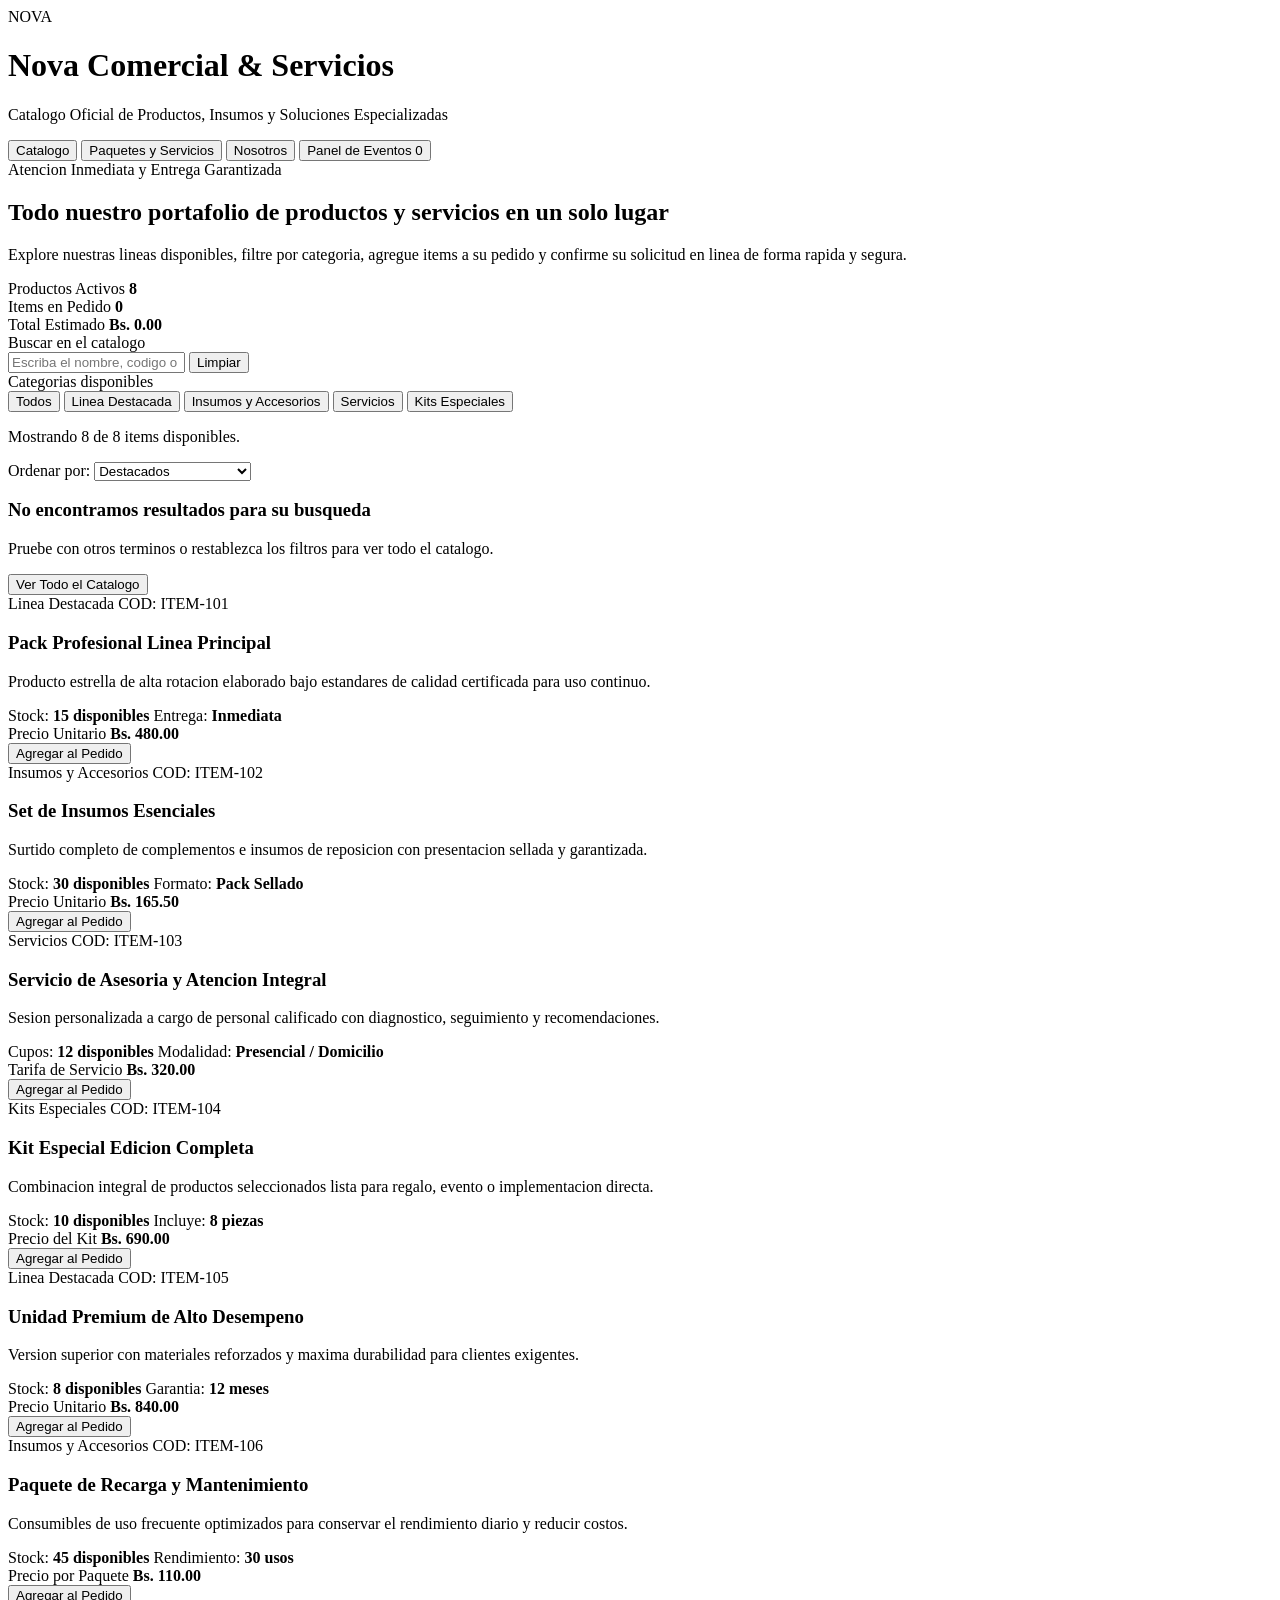
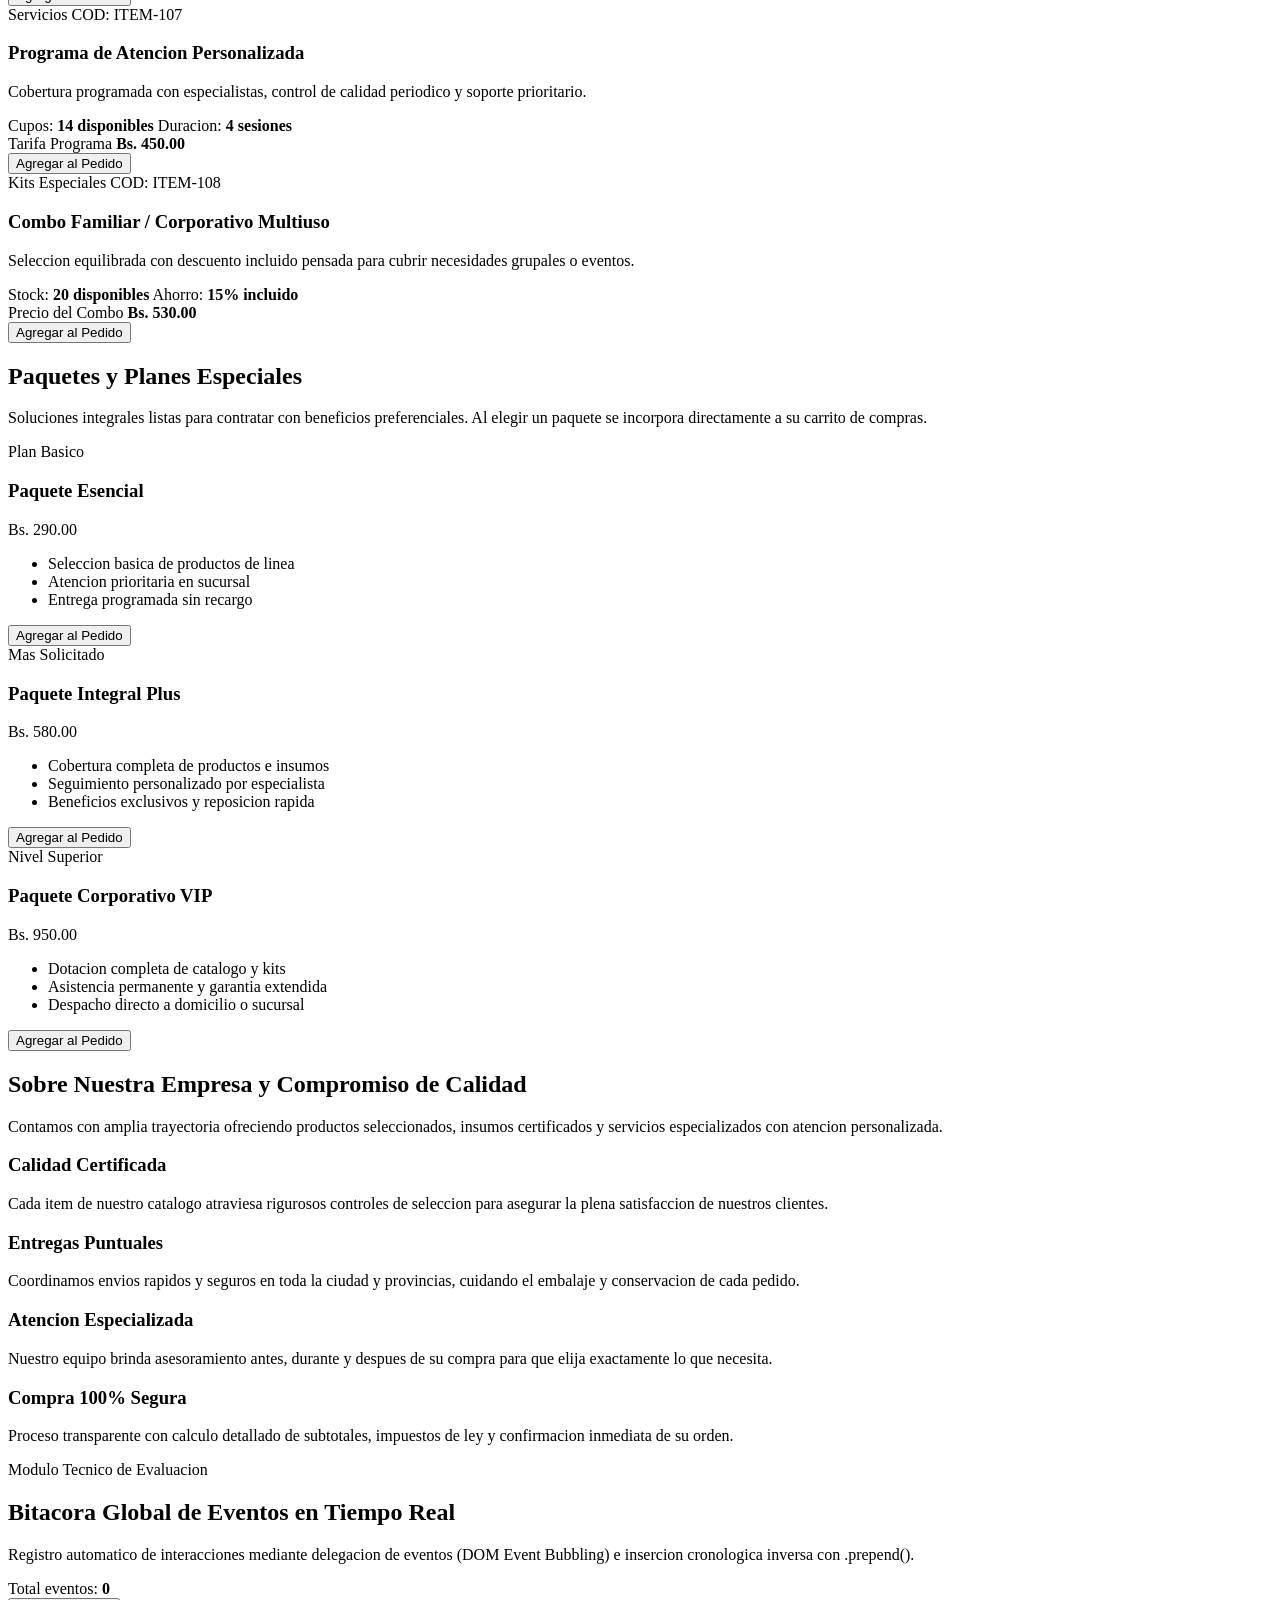
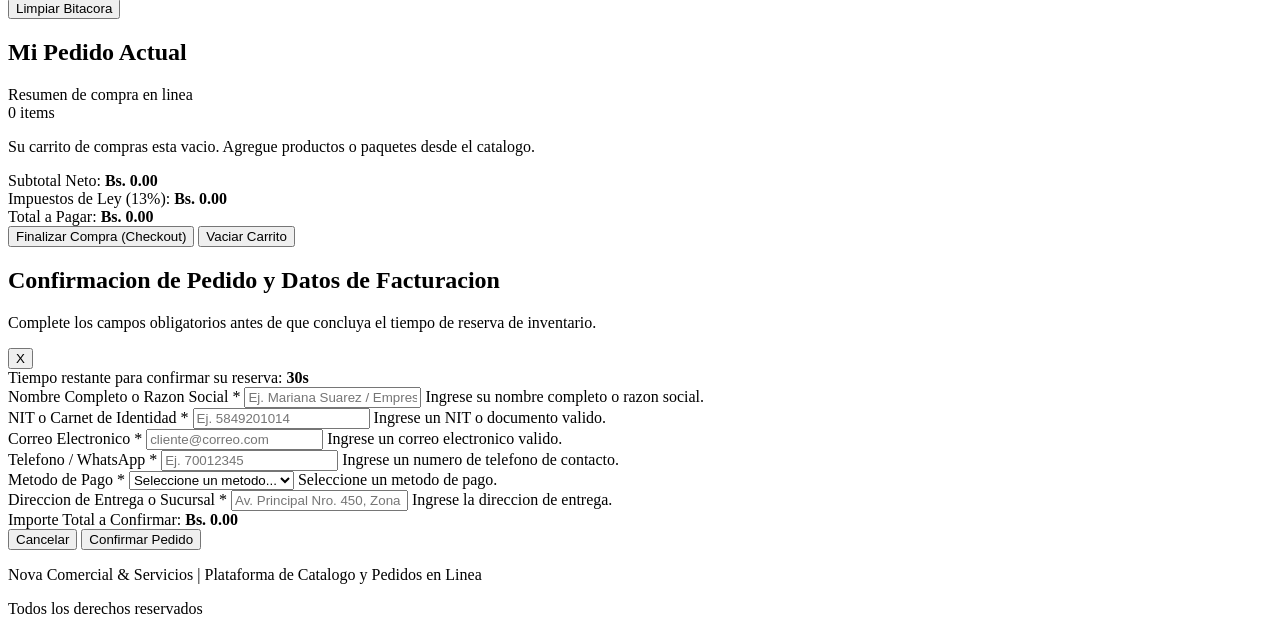
==== index.html @ 20920c66 "Add files via upload" ====
<!DOCTYPE html>
<html lang="es">
<head>
    <meta charset="UTF-8">
    <meta name="viewport" content="width=device-width, initial-scale=1.0">
    <title>Catalogo Comercial | Tienda y Servicios en Linea</title>
    <link rel="stylesheet" href="CSS/styles.css">
</head>
<body id="app-raiz">

    <div id="contenedor-toasts" class="contenedor-toasts" aria-live="polite"></div>

    <header class="encabezado-principal">
        <div class="contenedor-ancho barra-superior">
            <div class="marca-corporativa">
                <span class="marca-sigla" id="marca-sigla">NOVA</span>
                <div class="marca-textos">
                    <h1 class="marca-titulo" id="marca-titulo">Nova Comercial &amp; Servicios</h1>
                    <p class="marca-subtitulo" id="marca-subtitulo">Catalogo Oficial de Productos, Insumos y Soluciones Especializadas</p>
                </div>
            </div>

            <nav class="navegacion-principal" aria-label="Navegacion Principal">
                <button type="button" class="btn-menu-vista activo" data-vista="vista-catalogo" data-log="Navegacion: Catalogo Principal">Catalogo</button>
                <button type="button" class="btn-menu-vista" data-vista="vista-planes" data-log="Navegacion: Paquetes y Planes">Paquetes y Servicios</button>
                <button type="button" class="btn-menu-vista" data-vista="vista-nosotros" data-log="Navegacion: Informacion de la Empresa">Nosotros</button>
                <button type="button" class="btn-menu-vista btn-menu-auditoria" data-vista="vista-auditoria" data-log="Navegacion: Panel de Eventos">
                    Panel de Eventos
                    <span class="insignia-menu-log" id="contador-eventos-menu">0</span>
                </button>
            </nav>
        </div>
    </header>

    <section class="hero-comercial">
        <div class="contenedor-ancho hero-contenido">
            <div class="hero-textos">
                <span class="hero-etiqueta">Atencion Inmediata y Entrega Garantizada</span>
                <h2 class="hero-titulo">Todo nuestro portafolio de productos y servicios en un solo lugar</h2>
                <p class="hero-descripcion">Explore nuestras lineas disponibles, filtre por categoria, agregue items a su pedido y confirme su solicitud en linea de forma rapida y segura.</p>
            </div>
            <div class="hero-indicadores">
                <div class="indicador-item">
                    <span class="indicador-etiqueta">Productos Activos</span>
                    <strong class="indicador-valor" id="indicador-visibles-catalogo">8</strong>
                </div>
                <div class="indicador-item">
                    <span class="indicador-etiqueta">Items en Pedido</span>
                    <strong class="indicador-valor" id="indicador-unidades-carrito">0</strong>
                </div>
                <div class="indicador-item">
                    <span class="indicador-etiqueta">Total Estimado</span>
                    <strong class="indicador-valor" id="indicador-importe-carrito">Bs. 0.00</strong>
                </div>
            </div>
        </div>
    </section>

    <main class="contenedor-ancho layout-principal">
        <div class="columna-contenido">

            <section id="vista-catalogo" class="vista-seccion vista-activa">
                <div class="panel-controles-catalogo">
                    <div class="buscador-bloque">
                        <label for="buscador-productos" class="etiqueta-campo">Buscar en el catalogo</label>
                        <div class="buscador-input-grupo">
                            <input type="text" id="buscador-productos" class="control-input" placeholder="Escriba el nombre, codigo o caracteristica del producto..." autocomplete="off">
                            <button type="button" id="btn-limpiar-busqueda" class="btn-secundario btn-pequeno" data-log="Buscador: Limpiar Texto">Limpiar</button>
                        </div>
                    </div>

                    <div class="filtros-bloque">
                        <span class="etiqueta-campo">Categorias disponibles</span>
                        <div class="grupo-botones-filtro" id="grupo-filtros-categoria">
                            <button type="button" class="btn-filtro activo" data-categoria="todos" data-log="Filtro Categoria: Todos">Todos</button>
                            <button type="button" class="btn-filtro" data-categoria="linea-destacada" data-log="Filtro Categoria: Linea Destacada">Linea Destacada</button>
                            <button type="button" class="btn-filtro" data-categoria="insumos" data-log="Filtro Categoria: Insumos">Insumos y Accesorios</button>
                            <button type="button" class="btn-filtro" data-categoria="servicios" data-log="Filtro Categoria: Servicios">Servicios</button>
                            <button type="button" class="btn-filtro" data-categoria="kits" data-log="Filtro Categoria: Kits">Kits Especiales</button>
                        </div>
                    </div>
                </div>

                <div class="barra-estado-catalogo">
                    <p id="texto-estado-filtro">Mostrando 8 de 8 items disponibles.</p>
                    <div class="orden-bloque">
                        <label for="selector-orden" class="etiqueta-inline">Ordenar por:</label>
                        <select id="selector-orden" class="control-select control-select-pequeno" data-log="Ordenamiento de Catalogo">
                            <option value="predeterminado">Destacados</option>
                            <option value="precio-asc">Precio: menor a mayor</option>
                            <option value="precio-desc">Precio: mayor a menor</option>
                            <option value="nombre-asc">Nombre: A - Z</option>
                        </select>
                    </div>
                </div>

                <div id="mensaje-sin-resultados" class="alerta-vacia oculto">
                    <h3>No encontramos resultados para su busqueda</h3>
                    <p>Pruebe con otros terminos o restablezca los filtros para ver todo el catalogo.</p>
                    <button type="button" id="btn-restablecer-filtros" class="btn-primario" data-log="Catalogo: Restablecer Filtros">Ver Todo el Catalogo</button>
                </div>

                <div id="contenedor-tarjetas" class="grilla-catalogo">

                    <article class="tarjeta-producto" data-id="ITEM-101" data-nombre="Pack Profesional Linea Principal" data-categoria="linea-destacada" data-precio="480.00" data-stock="15" data-orden="1">
                        <div class="tarjeta-cabecera">
                            <span class="insignia-categoria">Linea Destacada</span>
                            <span class="codigo-sku">COD: ITEM-101</span>
                        </div>
                        <div class="tarjeta-cuerpo">
                            <h3 class="producto-titulo">Pack Profesional Linea Principal</h3>
                            <p class="producto-descripcion">Producto estrella de alta rotacion elaborado bajo estandares de calidad certificada para uso continuo.</p>
                            <div class="producto-meta">
                                <span>Stock: <strong>15 disponibles</strong></span>
                                <span>Entrega: <strong>Inmediata</strong></span>
                            </div>
                        </div>
                        <div class="tarjeta-pie">
                            <div class="precio-bloque">
                                <span class="precio-etiqueta">Precio Unitario</span>
                                <strong class="precio-valor">Bs. 480.00</strong>
                            </div>
                            <button type="button" class="btn-primario btn-agregar-carrito" data-id="ITEM-101" data-log="Carrito: Agregar ITEM-101">Agregar al Pedido</button>
                        </div>
                    </article>

                    <article class="tarjeta-producto" data-id="ITEM-102" data-nombre="Set de Insumos Esenciales" data-categoria="insumos" data-precio="165.50" data-stock="30" data-orden="2">
                        <div class="tarjeta-cabecera">
                            <span class="insignia-categoria">Insumos y Accesorios</span>
                            <span class="codigo-sku">COD: ITEM-102</span>
                        </div>
                        <div class="tarjeta-cuerpo">
                            <h3 class="producto-titulo">Set de Insumos Esenciales</h3>
                            <p class="producto-descripcion">Surtido completo de complementos e insumos de reposicion con presentacion sellada y garantizada.</p>
                            <div class="producto-meta">
                                <span>Stock: <strong>30 disponibles</strong></span>
                                <span>Formato: <strong>Pack Sellado</strong></span>
                            </div>
                        </div>
                        <div class="tarjeta-pie">
                            <div class="precio-bloque">
                                <span class="precio-etiqueta">Precio Unitario</span>
                                <strong class="precio-valor">Bs. 165.50</strong>
                            </div>
                            <button type="button" class="btn-primario btn-agregar-carrito" data-id="ITEM-102" data-log="Carrito: Agregar ITEM-102">Agregar al Pedido</button>
                        </div>
                    </article>

                    <article class="tarjeta-producto" data-id="ITEM-103" data-nombre="Servicio de Asesoria y Atencion Integral" data-categoria="servicios" data-precio="320.00" data-stock="12" data-orden="3">
                        <div class="tarjeta-cabecera">
                            <span class="insignia-categoria">Servicios</span>
                            <span class="codigo-sku">COD: ITEM-103</span>
                        </div>
                        <div class="tarjeta-cuerpo">
                            <h3 class="producto-titulo">Servicio de Asesoria y Atencion Integral</h3>
                            <p class="producto-descripcion">Sesion personalizada a cargo de personal calificado con diagnostico, seguimiento y recomendaciones.</p>
                            <div class="producto-meta">
                                <span>Cupos: <strong>12 disponibles</strong></span>
                                <span>Modalidad: <strong>Presencial / Domicilio</strong></span>
                            </div>
                        </div>
                        <div class="tarjeta-pie">
                            <div class="precio-bloque">
                                <span class="precio-etiqueta">Tarifa de Servicio</span>
                                <strong class="precio-valor">Bs. 320.00</strong>
                            </div>
                            <button type="button" class="btn-primario btn-agregar-carrito" data-id="ITEM-103" data-log="Carrito: Agregar ITEM-103">Agregar al Pedido</button>
                        </div>
                    </article>

                    <article class="tarjeta-producto" data-id="ITEM-104" data-nombre="Kit Especial Edicion Completa" data-categoria="kits" data-precio="690.00" data-stock="10" data-orden="4">
                        <div class="tarjeta-cabecera">
                            <span class="insignia-categoria">Kits Especiales</span>
                            <span class="codigo-sku">COD: ITEM-104</span>
                        </div>
                        <div class="tarjeta-cuerpo">
                            <h3 class="producto-titulo">Kit Especial Edicion Completa</h3>
                            <p class="producto-descripcion">Combinacion integral de productos seleccionados lista para regalo, evento o implementacion directa.</p>
                            <div class="producto-meta">
                                <span>Stock: <strong>10 disponibles</strong></span>
                                <span>Incluye: <strong>8 piezas</strong></span>
                            </div>
                        </div>
                        <div class="tarjeta-pie">
                            <div class="precio-bloque">
                                <span class="precio-etiqueta">Precio del Kit</span>
                                <strong class="precio-valor">Bs. 690.00</strong>
                            </div>
                            <button type="button" class="btn-primario btn-agregar-carrito" data-id="ITEM-104" data-log="Carrito: Agregar ITEM-104">Agregar al Pedido</button>
                        </div>
                    </article>

                    <article class="tarjeta-producto" data-id="ITEM-105" data-nombre="Unidad Premium de Alto Desempeno" data-categoria="linea-destacada" data-precio="840.00" data-stock="8" data-orden="5">
                        <div class="tarjeta-cabecera">
                            <span class="insignia-categoria">Linea Destacada</span>
                            <span class="codigo-sku">COD: ITEM-105</span>
                        </div>
                        <div class="tarjeta-cuerpo">
                            <h3 class="producto-titulo">Unidad Premium de Alto Desempeno</h3>
                            <p class="producto-descripcion">Version superior con materiales reforzados y maxima durabilidad para clientes exigentes.</p>
                            <div class="producto-meta">
                                <span>Stock: <strong>8 disponibles</strong></span>
                                <span>Garantia: <strong>12 meses</strong></span>
                            </div>
                        </div>
                        <div class="tarjeta-pie">
                            <div class="precio-bloque">
                                <span class="precio-etiqueta">Precio Unitario</span>
                                <strong class="precio-valor">Bs. 840.00</strong>
                            </div>
                            <button type="button" class="btn-primario btn-agregar-carrito" data-id="ITEM-105" data-log="Carrito: Agregar ITEM-105">Agregar al Pedido</button>
                        </div>
                    </article>

                    <article class="tarjeta-producto" data-id="ITEM-106" data-nombre="Paquete de Recarga y Mantenimiento" data-categoria="insumos" data-precio="110.00" data-stock="45" data-orden="6">
                        <div class="tarjeta-cabecera">
                            <span class="insignia-categoria">Insumos y Accesorios</span>
                            <span class="codigo-sku">COD: ITEM-106</span>
                        </div>
                        <div class="tarjeta-cuerpo">
                            <h3 class="producto-titulo">Paquete de Recarga y Mantenimiento</h3>
                            <p class="producto-descripcion">Consumibles de uso frecuente optimizados para conservar el rendimiento diario y reducir costos.</p>
                            <div class="producto-meta">
                                <span>Stock: <strong>45 disponibles</strong></span>
                                <span>Rendimiento: <strong>30 usos</strong></span>
                            </div>
                        </div>
                        <div class="tarjeta-pie">
                            <div class="precio-bloque">
                                <span class="precio-etiqueta">Precio por Paquete</span>
                                <strong class="precio-valor">Bs. 110.00</strong>
                            </div>
                            <button type="button" class="btn-primario btn-agregar-carrito" data-id="ITEM-106" data-log="Carrito: Agregar ITEM-106">Agregar al Pedido</button>
                        </div>
                    </article>

                    <article class="tarjeta-producto" data-id="ITEM-107" data-nombre="Programa de Atencion Personalizada" data-categoria="servicios" data-precio="450.00" data-stock="14" data-orden="7">
                        <div class="tarjeta-cabecera">
                            <span class="insignia-categoria">Servicios</span>
                            <span class="codigo-sku">COD: ITEM-107</span>
                        </div>
                        <div class="tarjeta-cuerpo">
                            <h3 class="producto-titulo">Programa de Atencion Personalizada</h3>
                            <p class="producto-descripcion">Cobertura programada con especialistas, control de calidad periodico y soporte prioritario.</p>
                            <div class="producto-meta">
                                <span>Cupos: <strong>14 disponibles</strong></span>
                                <span>Duracion: <strong>4 sesiones</strong></span>
                            </div>
                        </div>
                        <div class="tarjeta-pie">
                            <div class="precio-bloque">
                                <span class="precio-etiqueta">Tarifa Programa</span>
                                <strong class="precio-valor">Bs. 450.00</strong>
                            </div>
                            <button type="button" class="btn-primario btn-agregar-carrito" data-id="ITEM-107" data-log="Carrito: Agregar ITEM-107">Agregar al Pedido</button>
                        </div>
                    </article>

                    <article class="tarjeta-producto" data-id="ITEM-108" data-nombre="Combo Familiar / Corporativo Multiuso" data-categoria="kits" data-precio="530.00" data-stock="20" data-orden="8">
                        <div class="tarjeta-cabecera">
                            <span class="insignia-categoria">Kits Especiales</span>
                            <span class="codigo-sku">COD: ITEM-108</span>
                        </div>
                        <div class="tarjeta-cuerpo">
                            <h3 class="producto-titulo">Combo Familiar / Corporativo Multiuso</h3>
                            <p class="producto-descripcion">Seleccion equilibrada con descuento incluido pensada para cubrir necesidades grupales o eventos.</p>
                            <div class="producto-meta">
                                <span>Stock: <strong>20 disponibles</strong></span>
                                <span>Ahorro: <strong>15% incluido</strong></span>
                            </div>
                        </div>
                        <div class="tarjeta-pie">
                            <div class="precio-bloque">
                                <span class="precio-etiqueta">Precio del Combo</span>
                                <strong class="precio-valor">Bs. 530.00</strong>
                            </div>
                            <button type="button" class="btn-primario btn-agregar-carrito" data-id="ITEM-108" data-log="Carrito: Agregar ITEM-108">Agregar al Pedido</button>
                        </div>
                    </article>

                </div>
            </section>

            <section id="vista-planes" class="vista-seccion oculto">
                <div class="panel-bloque">
                    <h2 class="titulo-seccion">Paquetes y Planes Especiales</h2>
                    <p class="descripcion-seccion">Soluciones integrales listas para contratar con beneficios preferenciales. Al elegir un paquete se incorpora directamente a su carrito de compras.</p>

                    <div class="grilla-planes">
                        <div class="tarjeta-plan">
                            <span class="plan-etiqueta">Plan Basico</span>
                            <h3 class="plan-nombre">Paquete Esencial</h3>
                            <p class="plan-precio">Bs. 290.00</p>
                            <ul class="plan-lista">
                                <li>Seleccion basica de productos de linea</li>
                                <li>Atencion prioritaria en sucursal</li>
                                <li>Entrega programada sin recargo</li>
                            </ul>
                            <button type="button" class="btn-primario btn-agregar-plan" data-id="PLAN-201" data-nombre="Paquete Esencial" data-categoria="servicios" data-precio="290.00" data-log="Planes: Incorporar PLAN-201">Agregar al Pedido</button>
                        </div>

                        <div class="tarjeta-plan plan-destacado">
                            <span class="plan-etiqueta">Mas Solicitado</span>
                            <h3 class="plan-nombre">Paquete Integral Plus</h3>
                            <p class="plan-precio">Bs. 580.00</p>
                            <ul class="plan-lista">
                                <li>Cobertura completa de productos e insumos</li>
                                <li>Seguimiento personalizado por especialista</li>
                                <li>Beneficios exclusivos y reposicion rapida</li>
                            </ul>
                            <button type="button" class="btn-primario btn-agregar-plan" data-id="PLAN-202" data-nombre="Paquete Integral Plus" data-categoria="servicios" data-precio="580.00" data-log="Planes: Incorporar PLAN-202">Agregar al Pedido</button>
                        </div>

                        <div class="tarjeta-plan">
                            <span class="plan-etiqueta">Nivel Superior</span>
                            <h3 class="plan-nombre">Paquete Corporativo VIP</h3>
                            <p class="plan-precio">Bs. 950.00</p>
                            <ul class="plan-lista">
                                <li>Dotacion completa de catalogo y kits</li>
                                <li>Asistencia permanente y garantia extendida</li>
                                <li>Despacho directo a domicilio o sucursal</li>
                            </ul>
                            <button type="button" class="btn-primario btn-agregar-plan" data-id="PLAN-203" data-nombre="Paquete Corporativo VIP" data-categoria="servicios" data-precio="950.00" data-log="Planes: Incorporar PLAN-203">Agregar al Pedido</button>
                        </div>
                    </div>
                </div>
            </section>

            <section id="vista-nosotros" class="vista-seccion oculto">
                <div class="panel-bloque">
                    <h2 class="titulo-seccion">Sobre Nuestra Empresa y Compromiso de Calidad</h2>
                    <p class="descripcion-seccion">Contamos con amplia trayectoria ofreciendo productos seleccionados, insumos certificados y servicios especializados con atencion personalizada.</p>

                    <div class="grilla-ficha">
                        <div class="ficha-item">
                            <h3>Calidad Certificada</h3>
                            <p>Cada item de nuestro catalogo atraviesa rigurosos controles de seleccion para asegurar la plena satisfaccion de nuestros clientes.</p>
                        </div>
                        <div class="ficha-item">
                            <h3>Entregas Puntuales</h3>
                            <p>Coordinamos envios rapidos y seguros en toda la ciudad y provincias, cuidando el embalaje y conservacion de cada pedido.</p>
                        </div>
                        <div class="ficha-item">
                            <h3>Atencion Especializada</h3>
                            <p>Nuestro equipo brinda asesoramiento antes, durante y despues de su compra para que elija exactamente lo que necesita.</p>
                        </div>
                        <div class="ficha-item">
                            <h3>Compra 100% Segura</h3>
                            <p>Proceso transparente con calculo detallado de subtotales, impuestos de ley y confirmacion inmediata de su orden.</p>
                        </div>
                    </div>
                </div>
            </section>

            <section id="vista-auditoria" class="vista-seccion oculto">
                <div class="panel-bloque">
                    <div class="cabecera-bitacora-vista">
                        <div>
                            <span class="insignia-categoria">Modulo Tecnico de Evaluacion</span>
                            <h2 class="titulo-seccion">Bitacora Global de Eventos en Tiempo Real</h2>
                            <p class="descripcion-seccion">Registro automatico de interacciones mediante delegacion de eventos (DOM Event Bubbling) e insercion cronologica inversa con .prepend().</p>
                        </div>
                        <div class="acciones-bitacora-barra">
                            <div class="estadistica-bitacora-inline">
                                <span>Total eventos:</span>
                                <strong id="contador-eventos-log">0</strong>
                            </div>
                            <button type="button" id="btn-limpiar-bitacora" class="btn-secundario btn-pequeno" data-log="Bitacora: Depurar Historial">Limpiar Bitacora</button>
                        </div>
                    </div>

                    <ul id="lista-bitacora-global" class="lista-bitacora"></ul>
                </div>
            </section>

        </div>

        <aside class="columna-lateral">

            <section class="panel-lateral-card panel-carrito-sticky" aria-labelledby="titulo-carrito">
                <div class="panel-lateral-cabecera">
                    <div>
                        <h2 id="titulo-carrito" class="panel-lateral-titulo">Mi Pedido Actual</h2>
                        <span class="subtitulo-carrito">Resumen de compra en linea</span>
                    </div>
                    <span class="insignia-contador" id="badge-cantidad-carrito">0 items</span>
                </div>

                <div id="carrito-vacio-mensaje" class="carrito-vacio">
                    <p>Su carrito de compras esta vacio. Agregue productos o paquetes desde el catalogo.</p>
                </div>

                <ul id="lista-items-carrito" class="lista-carrito"></ul>

                <div class="resumen-carrito">
                    <div class="fila-resumen">
                        <span>Subtotal Neto:</span>
                        <strong id="carrito-subtotal">Bs. 0.00</strong>
                    </div>
                    <div class="fila-resumen">
                        <span>Impuestos de Ley (13%):</span>
                        <strong id="carrito-impuesto">Bs. 0.00</strong>
                    </div>
                    <div class="fila-resumen fila-total">
                        <span>Total a Pagar:</span>
                        <strong id="carrito-total">Bs. 0.00</strong>
                    </div>
                </div>

                <div class="acciones-carrito">
                    <button type="button" id="btn-abrir-modal-checkout" class="btn-primario btn-bloque" data-log="Checkout: Abrir Ventana Modal">Finalizar Compra (Checkout)</button>
                    <button type="button" id="btn-limpiar-carrito" class="btn-peligro btn-bloque" data-log="Carrito: Vaciar Inventario">Vaciar Carrito</button>
                </div>
            </section>

        </aside>
    </main>

    <div id="modal-checkout-overlay" class="modal-overlay oculto" role="dialog" aria-modal="true" aria-labelledby="modal-checkout-titulo">
        <div class="modal-contenedor">
            <div class="modal-cabecera">
                <div>
                    <h2 id="modal-checkout-titulo" class="modal-titulo">Confirmacion de Pedido y Datos de Facturacion</h2>
                    <p class="modal-subtitulo">Complete los campos obligatorios antes de que concluya el tiempo de reserva de inventario.</p>
                </div>
                <button type="button" id="btn-cerrar-modal" class="btn-cerrar-modal" data-log="Checkout: Cerrar Modal">X</button>
            </div>

            <div class="temporizador-bloque">
                <div class="temporizador-info">
                    <span>Tiempo restante para confirmar su reserva:</span>
                    <strong id="temporizador-texto" class="temporizador-contador">30s</strong>
                </div>
                <div class="barra-progreso-fondo">
                    <div id="barra-progreso-tiempo" class="barra-progreso-relleno"></div>
                </div>
            </div>

            <form id="formulario-checkout" class="formulario-checkout" novalidate>
                <div class="grilla-formulario">
                    <div class="campo-grupo">
                        <label for="input-cliente-nombre" class="etiqueta-campo">Nombre Completo o Razon Social *</label>
                        <input type="text" id="input-cliente-nombre" class="control-input campo-validable" placeholder="Ej. Mariana Suarez / Empresa S.R.L.">
                        <span class="mensaje-error-campo">Ingrese su nombre completo o razon social.</span>
                    </div>

                    <div class="campo-grupo">
                        <label for="input-cliente-documento" class="etiqueta-campo">NIT o Carnet de Identidad *</label>
                        <input type="text" id="input-cliente-documento" class="control-input campo-validable" placeholder="Ej. 5849201014">
                        <span class="mensaje-error-campo">Ingrese un NIT o documento valido.</span>
                    </div>

                    <div class="campo-grupo">
                        <label for="input-cliente-correo" class="etiqueta-campo">Correo Electronico *</label>
                        <input type="email" id="input-cliente-correo" class="control-input campo-validable" placeholder="cliente@correo.com">
                        <span class="mensaje-error-campo">Ingrese un correo electronico valido.</span>
                    </div>

                    <div class="campo-grupo">
                        <label for="input-cliente-telefono" class="etiqueta-campo">Telefono / WhatsApp *</label>
                        <input type="tel" id="input-cliente-telefono" class="control-input campo-validable" placeholder="Ej. 70012345">
                        <span class="mensaje-error-campo">Ingrese un numero de telefono de contacto.</span>
                    </div>

                    <div class="campo-grupo">
                        <label for="select-metodo-pago" class="etiqueta-campo">Metodo de Pago *</label>
                        <select id="select-metodo-pago" class="control-select campo-validable" data-log="Checkout: Seleccion Metodo de Pago">
                            <option value="">Seleccione un metodo...</option>
                            <option value="Pago QR Simple">Pago QR Simple</option>
                            <option value="Transferencia Bancaria">Transferencia Bancaria</option>
                            <option value="Efectivo contra Entrega">Efectivo contra Entrega</option>
                        </select>
                        <span class="mensaje-error-campo">Seleccione un metodo de pago.</span>
                    </div>

                    <div class="campo-grupo">
                        <label for="input-cliente-direccion" class="etiqueta-campo">Direccion de Entrega o Sucursal *</label>
                        <input type="text" id="input-cliente-direccion" class="control-input campo-validable" placeholder="Av. Principal Nro. 450, Zona Centro">
                        <span class="mensaje-error-campo">Ingrese la direccion de entrega.</span>
                    </div>
                </div>

                <div class="resumen-modal-checkout">
                    <span>Importe Total a Confirmar:</span>
                    <strong id="modal-total-confirmar">Bs. 0.00</strong>
                </div>

                <div class="modal-acciones">
                    <button type="button" id="btn-cancelar-checkout" class="btn-secundario" data-log="Checkout: Cancelar Operacion">Cancelar</button>
                    <button type="submit" id="btn-confirmar-compra" class="btn-primario" data-log="Checkout: Enviar Confirmacion">Confirmar Pedido</button>
                </div>
            </form>
        </div>
    </div>

    <footer class="pie-pagina">
        <div class="contenedor-ancho pie-contenido">
            <p>Nova Comercial &amp; Servicios | Plataforma de Catalogo y Pedidos en Linea</p>
            <p>Todos los derechos reservados</p>
        </div>
    </footer>

    <script src="https://code.jquery.com/jquery-3.7.1.min.js"></script>
    <script src="JS/script.js"></script>
</body>
</html>
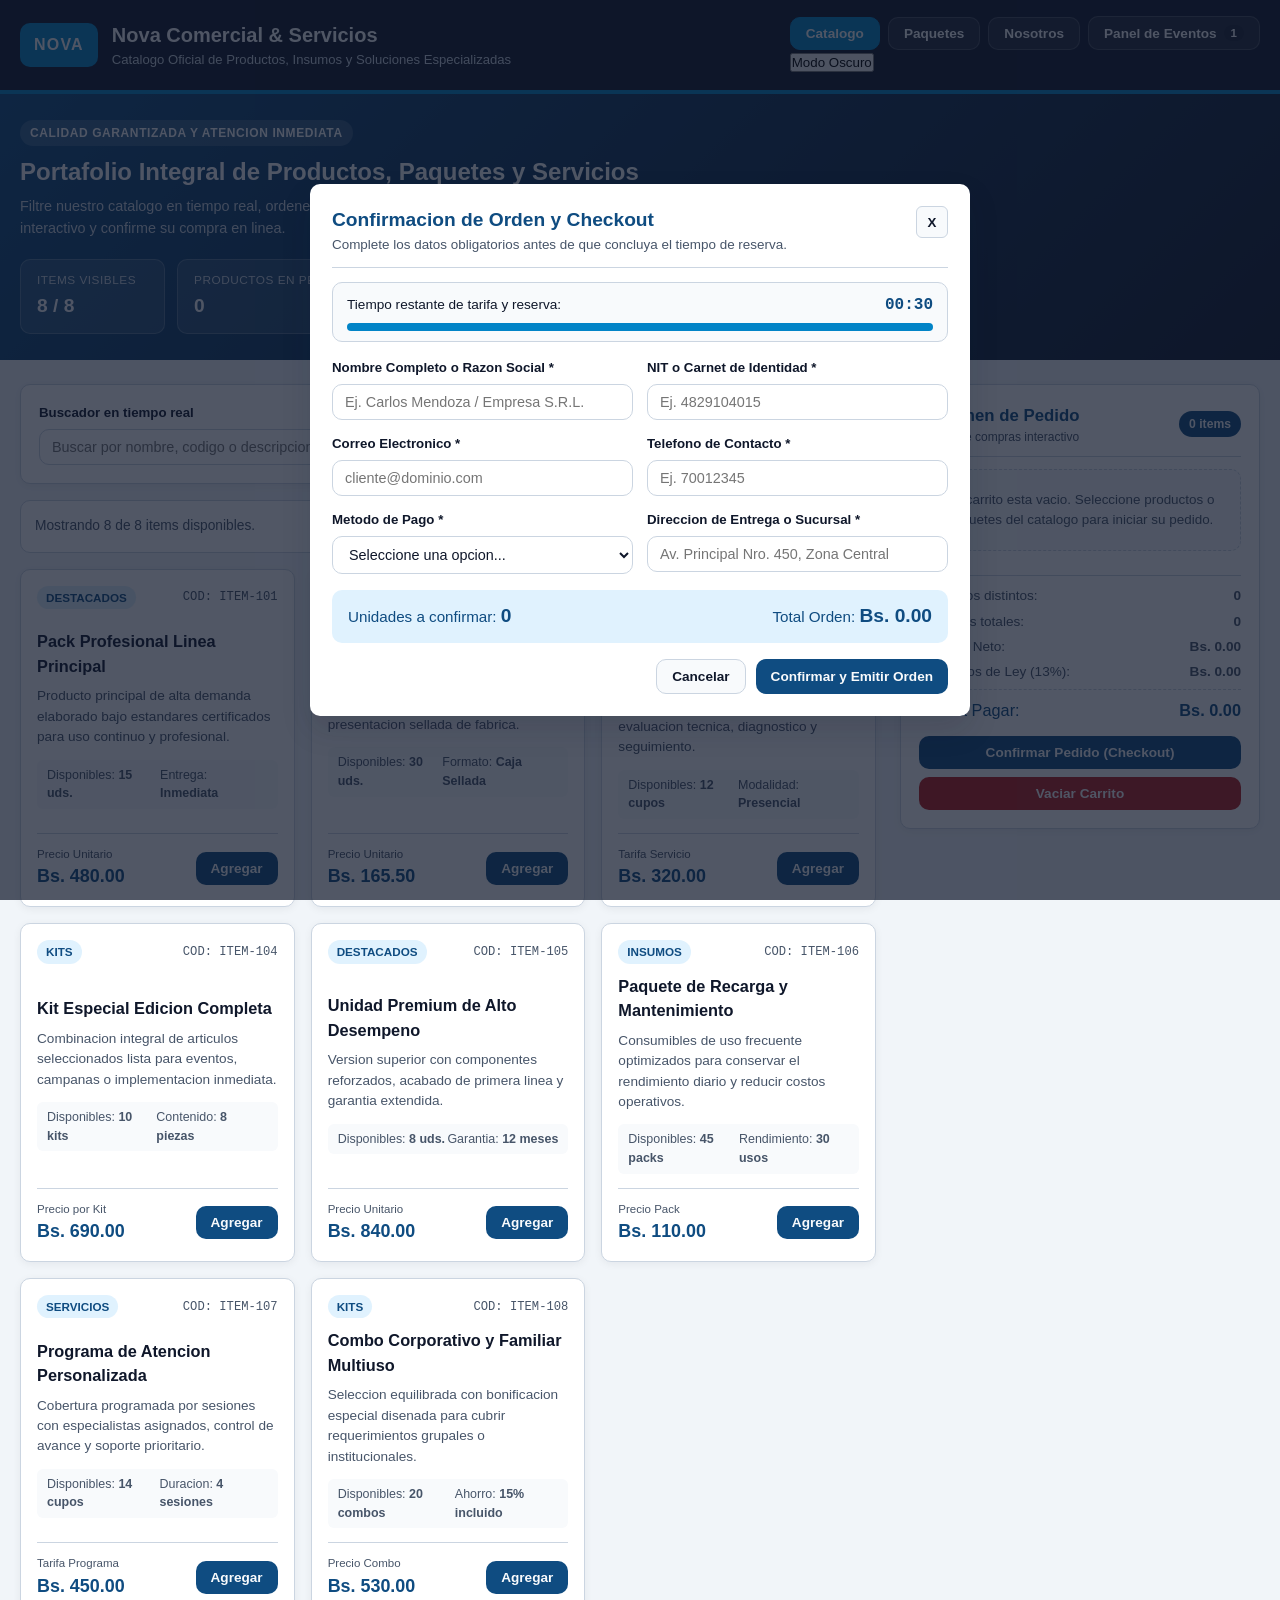
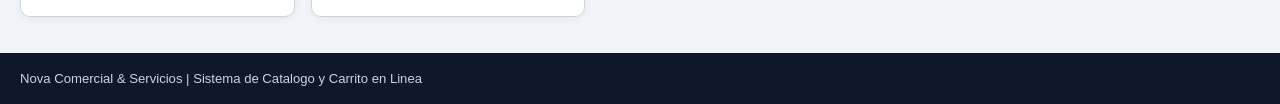
==== commit bcad4c8c: "Add files via upload" ====
--- a/index.html
+++ b/index.html
@@ -1,12 +1,14 @@
 <!DOCTYPE html>
 <html lang="es">
+
 <head>
     <meta charset="UTF-8">
     <meta name="viewport" content="width=device-width, initial-scale=1.0">
-    <title>Catalogo Comercial | Tienda y Servicios en Linea</title>
+    <title>Catalogo Comercial y de Servicios | Plataforma en Linea</title>
     <link rel="stylesheet" href="CSS/styles.css">
 </head>
-<body id="app-raiz">
+
+<body class="modo-claro" id="app-raiz">
 
     <div id="contenedor-toasts" class="contenedor-toasts" aria-live="polite"></div>
 
@@ -16,40 +18,59 @@
                 <span class="marca-sigla" id="marca-sigla">NOVA</span>
                 <div class="marca-textos">
                     <h1 class="marca-titulo" id="marca-titulo">Nova Comercial &amp; Servicios</h1>
-                    <p class="marca-subtitulo" id="marca-subtitulo">Catalogo Oficial de Productos, Insumos y Soluciones Especializadas</p>
+                    <p class="marca-subtitulo" id="marca-subtitulo">Catalogo Oficial de Productos, Insumos y Soluciones
+                        Especializadas</p>
                 </div>
             </div>
 
-            <nav class="navegacion-principal" aria-label="Navegacion Principal">
-                <button type="button" class="btn-menu-vista activo" data-vista="vista-catalogo" data-log="Navegacion: Catalogo Principal">Catalogo</button>
-                <button type="button" class="btn-menu-vista" data-vista="vista-planes" data-log="Navegacion: Paquetes y Planes">Paquetes y Servicios</button>
-                <button type="button" class="btn-menu-vista" data-vista="vista-nosotros" data-log="Navegacion: Informacion de la Empresa">Nosotros</button>
-                <button type="button" class="btn-menu-vista btn-menu-auditoria" data-vista="vista-auditoria" data-log="Navegacion: Panel de Eventos">
-                    Panel de Eventos
-                    <span class="insignia-menu-log" id="contador-eventos-menu">0</span>
+            <div class="acciones-barra-superior">
+                <nav class="navegacion-principal" aria-label="Navegacion Principal">
+                    <button type="button" class="btn-menu-vista activo" data-vista="vista-catalogo"
+                        data-log="Navegacion: Pestana Catalogo">Catalogo</button>
+                    <button type="button" class="btn-menu-vista" data-vista="vista-paquetes"
+                        data-log="Navegacion: Pestana Paquetes">Paquetes</button>
+                    <button type="button" class="btn-menu-vista" data-vista="vista-nosotros"
+                        data-log="Navegacion: Pestana Nosotros">Nosotros</button>
+                    <button type="button" class="btn-menu-vista btn-menu-auditoria" data-vista="vista-auditoria"
+                        data-log="Navegacion: Pestana Panel de Eventos">
+                        Panel de Eventos
+                        <span class="insignia-menu-log" id="contador-eventos-menu">0</span>
+                    </button>
+                </nav>
+
+                <button type="button" id="btn-alternar-tema" class="btn-alternar-tema"
+                    data-log="Interfaz: Alternar Modo Oscuro / Modo Claro">
+                    <span class="indicador-tema-punto"></span>
+                    <span id="texto-boton-tema">Modo Oscuro</span>
                 </button>
-            </nav>
+            </div>
         </div>
     </header>
 
     <section class="hero-comercial">
         <div class="contenedor-ancho hero-contenido">
             <div class="hero-textos">
-                <span class="hero-etiqueta">Atencion Inmediata y Entrega Garantizada</span>
-                <h2 class="hero-titulo">Todo nuestro portafolio de productos y servicios en un solo lugar</h2>
-                <p class="hero-descripcion">Explore nuestras lineas disponibles, filtre por categoria, agregue items a su pedido y confirme su solicitud en linea de forma rapida y segura.</p>
+                <span class="hero-etiqueta">Calidad Garantizada y Atencion Inmediata</span>
+                <h2 class="hero-titulo">Portafolio Integral de Productos, Paquetes y Servicios</h2>
+                <p class="hero-descripcion">Filtre nuestro catalogo en tiempo real, ordene por precio o nombre, gestione
+                    su pedido en el carrito interactivo y confirme su compra en linea.</p>
             </div>
             <div class="hero-indicadores">
                 <div class="indicador-item">
-                    <span class="indicador-etiqueta">Productos Activos</span>
-                    <strong class="indicador-valor" id="indicador-visibles-catalogo">8</strong>
+                    <span class="indicador-etiqueta">Items Visibles</span>
+                    <strong class="indicador-valor"><span id="indicador-visibles-catalogo">8</span> / <span
+                            id="indicador-total-catalogo">8</span></strong>
                 </div>
                 <div class="indicador-item">
-                    <span class="indicador-etiqueta">Items en Pedido</span>
+                    <span class="indicador-etiqueta">Productos en Pedido</span>
+                    <strong class="indicador-valor" id="indicador-productos-carrito">0</strong>
+                </div>
+                <div class="indicador-item">
+                    <span class="indicador-etiqueta">Unidades Acumuladas</span>
                     <strong class="indicador-valor" id="indicador-unidades-carrito">0</strong>
                 </div>
                 <div class="indicador-item">
-                    <span class="indicador-etiqueta">Total Estimado</span>
+                    <span class="indicador-etiqueta">Total Acumulado</span>
                     <strong class="indicador-valor" id="indicador-importe-carrito">Bs. 0.00</strong>
                 </div>
             </div>
@@ -62,56 +83,69 @@
             <section id="vista-catalogo" class="vista-seccion vista-activa">
                 <div class="panel-controles-catalogo">
                     <div class="buscador-bloque">
-                        <label for="buscador-productos" class="etiqueta-campo">Buscar en el catalogo</label>
+                        <label for="buscador-productos" class="etiqueta-campo">Buscador en tiempo real</label>
                         <div class="buscador-input-grupo">
-                            <input type="text" id="buscador-productos" class="control-input" placeholder="Escriba el nombre, codigo o caracteristica del producto..." autocomplete="off">
-                            <button type="button" id="btn-limpiar-busqueda" class="btn-secundario btn-pequeno" data-log="Buscador: Limpiar Texto">Limpiar</button>
+                            <input type="text" id="buscador-productos" class="control-input"
+                                placeholder="Buscar por nombre, codigo o descripcion..." autocomplete="off"
+                                data-log="Buscador: Tecleo en Campo de Busqueda">
+                            <button type="button" id="btn-limpiar-busqueda" class="btn-secundario btn-pequeno"
+                                data-log="Buscador: Limpiar Texto">Limpiar</button>
                         </div>
                     </div>
 
                     <div class="filtros-bloque">
-                        <span class="etiqueta-campo">Categorias disponibles</span>
+                        <span class="etiqueta-campo">Filtrar por categoria</span>
                         <div class="grupo-botones-filtro" id="grupo-filtros-categoria">
-                            <button type="button" class="btn-filtro activo" data-categoria="todos" data-log="Filtro Categoria: Todos">Todos</button>
-                            <button type="button" class="btn-filtro" data-categoria="linea-destacada" data-log="Filtro Categoria: Linea Destacada">Linea Destacada</button>
-                            <button type="button" class="btn-filtro" data-categoria="insumos" data-log="Filtro Categoria: Insumos">Insumos y Accesorios</button>
-                            <button type="button" class="btn-filtro" data-categoria="servicios" data-log="Filtro Categoria: Servicios">Servicios</button>
-                            <button type="button" class="btn-filtro" data-categoria="kits" data-log="Filtro Categoria: Kits">Kits Especiales</button>
+                            <button type="button" class="btn-filtro activo" data-categoria="todos"
+                                data-log="Filtro Categoria: Todos">Todos</button>
+                            <button type="button" class="btn-filtro" data-categoria="destacados"
+                                data-log="Filtro Categoria: Destacados">Destacados</button>
+                            <button type="button" class="btn-filtro" data-categoria="insumos"
+                                data-log="Filtro Categoria: Insumos">Insumos</button>
+                            <button type="button" class="btn-filtro" data-categoria="servicios"
+                                data-log="Filtro Categoria: Servicios">Servicios</button>
+                            <button type="button" class="btn-filtro" data-categoria="kits"
+                                data-log="Filtro Categoria: Kits">Kits</button>
                         </div>
                     </div>
                 </div>
 
                 <div class="barra-estado-catalogo">
-                    <p id="texto-estado-filtro">Mostrando 8 de 8 items disponibles.</p>
+                    <p id="texto-estado-filtro">Mostrando 8 de 8 items disponibles en el catalogo.</p>
                     <div class="orden-bloque">
                         <label for="selector-orden" class="etiqueta-inline">Ordenar por:</label>
-                        <select id="selector-orden" class="control-select control-select-pequeno" data-log="Ordenamiento de Catalogo">
-                            <option value="predeterminado">Destacados</option>
+                        <select id="selector-orden" class="control-select control-select-pequeno"
+                            data-log="Selector de Ordenamiento de Catalogo">
+                            <option value="predeterminado">Relevancia original</option>
                             <option value="precio-asc">Precio: menor a mayor</option>
                             <option value="precio-desc">Precio: mayor a menor</option>
                             <option value="nombre-asc">Nombre: A - Z</option>
+                            <option value="nombre-desc">Nombre: Z - A</option>
                         </select>
                     </div>
                 </div>
 
                 <div id="mensaje-sin-resultados" class="alerta-vacia oculto">
-                    <h3>No encontramos resultados para su busqueda</h3>
-                    <p>Pruebe con otros terminos o restablezca los filtros para ver todo el catalogo.</p>
-                    <button type="button" id="btn-restablecer-filtros" class="btn-primario" data-log="Catalogo: Restablecer Filtros">Ver Todo el Catalogo</button>
+                    <h3>No se encontraron productos coincidentes</h3>
+                    <p>Intente con otro termino de busqueda o restablezca los filtros activos.</p>
+                    <button type="button" id="btn-restablecer-filtros" class="btn-primario"
+                        data-log="Catalogo: Restablecer Filtros">Mostrar Todo el Catalogo</button>
                 </div>
 
                 <div id="contenedor-tarjetas" class="grilla-catalogo">
 
-                    <article class="tarjeta-producto" data-id="ITEM-101" data-nombre="Pack Profesional Linea Principal" data-categoria="linea-destacada" data-precio="480.00" data-stock="15" data-orden="1">
-                        <div class="tarjeta-cabecera">
-                            <span class="insignia-categoria">Linea Destacada</span>
+                    <article class="tarjeta-producto" data-id="ITEM-101" data-nombre="Pack Profesional Linea Principal"
+                        data-categoria="destacados" data-precio="480.00" data-stock="15" data-orden="1">
+                        <div class="tarjeta-cabecera">
+                            <span class="insignia-categoria">Destacados</span>
                             <span class="codigo-sku">COD: ITEM-101</span>
                         </div>
                         <div class="tarjeta-cuerpo">
                             <h3 class="producto-titulo">Pack Profesional Linea Principal</h3>
-                            <p class="producto-descripcion">Producto estrella de alta rotacion elaborado bajo estandares de calidad certificada para uso continuo.</p>
-                            <div class="producto-meta">
-                                <span>Stock: <strong>15 disponibles</strong></span>
+                            <p class="producto-descripcion">Producto principal de alta demanda elaborado bajo estandares
+                                certificados para uso continuo y profesional.</p>
+                            <div class="producto-meta">
+                                <span>Disponibles: <strong>15 uds.</strong></span>
                                 <span>Entrega: <strong>Inmediata</strong></span>
                             </div>
                         </div>
@@ -120,21 +154,24 @@
                                 <span class="precio-etiqueta">Precio Unitario</span>
                                 <strong class="precio-valor">Bs. 480.00</strong>
                             </div>
-                            <button type="button" class="btn-primario btn-agregar-carrito" data-id="ITEM-101" data-log="Carrito: Agregar ITEM-101">Agregar al Pedido</button>
-                        </div>
-                    </article>
-
-                    <article class="tarjeta-producto" data-id="ITEM-102" data-nombre="Set de Insumos Esenciales" data-categoria="insumos" data-precio="165.50" data-stock="30" data-orden="2">
-                        <div class="tarjeta-cabecera">
-                            <span class="insignia-categoria">Insumos y Accesorios</span>
+                            <button type="button" class="btn-primario btn-agregar-carrito" data-id="ITEM-101"
+                                data-log="Carrito: Agregar ITEM-101">Agregar</button>
+                        </div>
+                    </article>
+
+                    <article class="tarjeta-producto" data-id="ITEM-102" data-nombre="Set de Insumos Esenciales"
+                        data-categoria="insumos" data-precio="165.50" data-stock="30" data-orden="2">
+                        <div class="tarjeta-cabecera">
+                            <span class="insignia-categoria">Insumos</span>
                             <span class="codigo-sku">COD: ITEM-102</span>
                         </div>
                         <div class="tarjeta-cuerpo">
                             <h3 class="producto-titulo">Set de Insumos Esenciales</h3>
-                            <p class="producto-descripcion">Surtido completo de complementos e insumos de reposicion con presentacion sellada y garantizada.</p>
-                            <div class="producto-meta">
-                                <span>Stock: <strong>30 disponibles</strong></span>
-                                <span>Formato: <strong>Pack Sellado</strong></span>
+                            <p class="producto-descripcion">Surtido completo de complementos e insumos de reposicion con
+                                presentacion sellada de fabrica.</p>
+                            <div class="producto-meta">
+                                <span>Disponibles: <strong>30 uds.</strong></span>
+                                <span>Formato: <strong>Caja Sellada</strong></span>
                             </div>
                         </div>
                         <div class="tarjeta-pie">
@@ -142,64 +179,74 @@
                                 <span class="precio-etiqueta">Precio Unitario</span>
                                 <strong class="precio-valor">Bs. 165.50</strong>
                             </div>
-                            <button type="button" class="btn-primario btn-agregar-carrito" data-id="ITEM-102" data-log="Carrito: Agregar ITEM-102">Agregar al Pedido</button>
-                        </div>
-                    </article>
-
-                    <article class="tarjeta-producto" data-id="ITEM-103" data-nombre="Servicio de Asesoria y Atencion Integral" data-categoria="servicios" data-precio="320.00" data-stock="12" data-orden="3">
+                            <button type="button" class="btn-primario btn-agregar-carrito" data-id="ITEM-102"
+                                data-log="Carrito: Agregar ITEM-102">Agregar</button>
+                        </div>
+                    </article>
+
+                    <article class="tarjeta-producto" data-id="ITEM-103"
+                        data-nombre="Servicio de Asesoria y Atencion Integral" data-categoria="servicios"
+                        data-precio="320.00" data-stock="12" data-orden="3">
                         <div class="tarjeta-cabecera">
                             <span class="insignia-categoria">Servicios</span>
                             <span class="codigo-sku">COD: ITEM-103</span>
                         </div>
                         <div class="tarjeta-cuerpo">
                             <h3 class="producto-titulo">Servicio de Asesoria y Atencion Integral</h3>
-                            <p class="producto-descripcion">Sesion personalizada a cargo de personal calificado con diagnostico, seguimiento y recomendaciones.</p>
-                            <div class="producto-meta">
-                                <span>Cupos: <strong>12 disponibles</strong></span>
-                                <span>Modalidad: <strong>Presencial / Domicilio</strong></span>
-                            </div>
-                        </div>
-                        <div class="tarjeta-pie">
-                            <div class="precio-bloque">
-                                <span class="precio-etiqueta">Tarifa de Servicio</span>
+                            <p class="producto-descripcion">Sesion especializada a cargo de profesionales acreditados
+                                con evaluacion tecnica, diagnostico y seguimiento.</p>
+                            <div class="producto-meta">
+                                <span>Disponibles: <strong>12 cupos</strong></span>
+                                <span>Modalidad: <strong>Presencial</strong></span>
+                            </div>
+                        </div>
+                        <div class="tarjeta-pie">
+                            <div class="precio-bloque">
+                                <span class="precio-etiqueta">Tarifa Servicio</span>
                                 <strong class="precio-valor">Bs. 320.00</strong>
                             </div>
-                            <button type="button" class="btn-primario btn-agregar-carrito" data-id="ITEM-103" data-log="Carrito: Agregar ITEM-103">Agregar al Pedido</button>
-                        </div>
-                    </article>
-
-                    <article class="tarjeta-producto" data-id="ITEM-104" data-nombre="Kit Especial Edicion Completa" data-categoria="kits" data-precio="690.00" data-stock="10" data-orden="4">
-                        <div class="tarjeta-cabecera">
-                            <span class="insignia-categoria">Kits Especiales</span>
+                            <button type="button" class="btn-primario btn-agregar-carrito" data-id="ITEM-103"
+                                data-log="Carrito: Agregar ITEM-103">Agregar</button>
+                        </div>
+                    </article>
+
+                    <article class="tarjeta-producto" data-id="ITEM-104" data-nombre="Kit Especial Edicion Completa"
+                        data-categoria="kits" data-precio="690.00" data-stock="10" data-orden="4">
+                        <div class="tarjeta-cabecera">
+                            <span class="insignia-categoria">Kits</span>
                             <span class="codigo-sku">COD: ITEM-104</span>
                         </div>
                         <div class="tarjeta-cuerpo">
                             <h3 class="producto-titulo">Kit Especial Edicion Completa</h3>
-                            <p class="producto-descripcion">Combinacion integral de productos seleccionados lista para regalo, evento o implementacion directa.</p>
-                            <div class="producto-meta">
-                                <span>Stock: <strong>10 disponibles</strong></span>
-                                <span>Incluye: <strong>8 piezas</strong></span>
-                            </div>
-                        </div>
-                        <div class="tarjeta-pie">
-                            <div class="precio-bloque">
-                                <span class="precio-etiqueta">Precio del Kit</span>
+                            <p class="producto-descripcion">Combinacion integral de articulos seleccionados lista para
+                                eventos, campanas o implementacion inmediata.</p>
+                            <div class="producto-meta">
+                                <span>Disponibles: <strong>10 kits</strong></span>
+                                <span>Contenido: <strong>8 piezas</strong></span>
+                            </div>
+                        </div>
+                        <div class="tarjeta-pie">
+                            <div class="precio-bloque">
+                                <span class="precio-etiqueta">Precio por Kit</span>
                                 <strong class="precio-valor">Bs. 690.00</strong>
                             </div>
-                            <button type="button" class="btn-primario btn-agregar-carrito" data-id="ITEM-104" data-log="Carrito: Agregar ITEM-104">Agregar al Pedido</button>
-                        </div>
-                    </article>
-
-                    <article class="tarjeta-producto" data-id="ITEM-105" data-nombre="Unidad Premium de Alto Desempeno" data-categoria="linea-destacada" data-precio="840.00" data-stock="8" data-orden="5">
-                        <div class="tarjeta-cabecera">
-                            <span class="insignia-categoria">Linea Destacada</span>
+                            <button type="button" class="btn-primario btn-agregar-carrito" data-id="ITEM-104"
+                                data-log="Carrito: Agregar ITEM-104">Agregar</button>
+                        </div>
+                    </article>
+
+                    <article class="tarjeta-producto" data-id="ITEM-105" data-nombre="Unidad Premium de Alto Desempeno"
+                        data-categoria="destacados" data-precio="840.00" data-stock="8" data-orden="5">
+                        <div class="tarjeta-cabecera">
+                            <span class="insignia-categoria">Destacados</span>
                             <span class="codigo-sku">COD: ITEM-105</span>
                         </div>
                         <div class="tarjeta-cuerpo">
                             <h3 class="producto-titulo">Unidad Premium de Alto Desempeno</h3>
-                            <p class="producto-descripcion">Version superior con materiales reforzados y maxima durabilidad para clientes exigentes.</p>
-                            <div class="producto-meta">
-                                <span>Stock: <strong>8 disponibles</strong></span>
+                            <p class="producto-descripcion">Version superior con componentes reforzados, acabado de
+                                primera linea y garantia extendida.</p>
+                            <div class="producto-meta">
+                                <span>Disponibles: <strong>8 uds.</strong></span>
                                 <span>Garantia: <strong>12 meses</strong></span>
                             </div>
                         </div>
@@ -208,42 +255,50 @@
                                 <span class="precio-etiqueta">Precio Unitario</span>
                                 <strong class="precio-valor">Bs. 840.00</strong>
                             </div>
-                            <button type="button" class="btn-primario btn-agregar-carrito" data-id="ITEM-105" data-log="Carrito: Agregar ITEM-105">Agregar al Pedido</button>
-                        </div>
-                    </article>
-
-                    <article class="tarjeta-producto" data-id="ITEM-106" data-nombre="Paquete de Recarga y Mantenimiento" data-categoria="insumos" data-precio="110.00" data-stock="45" data-orden="6">
-                        <div class="tarjeta-cabecera">
-                            <span class="insignia-categoria">Insumos y Accesorios</span>
+                            <button type="button" class="btn-primario btn-agregar-carrito" data-id="ITEM-105"
+                                data-log="Carrito: Agregar ITEM-105">Agregar</button>
+                        </div>
+                    </article>
+
+                    <article class="tarjeta-producto" data-id="ITEM-106"
+                        data-nombre="Paquete de Recarga y Mantenimiento" data-categoria="insumos" data-precio="110.00"
+                        data-stock="45" data-orden="6">
+                        <div class="tarjeta-cabecera">
+                            <span class="insignia-categoria">Insumos</span>
                             <span class="codigo-sku">COD: ITEM-106</span>
                         </div>
                         <div class="tarjeta-cuerpo">
                             <h3 class="producto-titulo">Paquete de Recarga y Mantenimiento</h3>
-                            <p class="producto-descripcion">Consumibles de uso frecuente optimizados para conservar el rendimiento diario y reducir costos.</p>
-                            <div class="producto-meta">
-                                <span>Stock: <strong>45 disponibles</strong></span>
+                            <p class="producto-descripcion">Consumibles de uso frecuente optimizados para conservar el
+                                rendimiento diario y reducir costos operativos.</p>
+                            <div class="producto-meta">
+                                <span>Disponibles: <strong>45 packs</strong></span>
                                 <span>Rendimiento: <strong>30 usos</strong></span>
                             </div>
                         </div>
                         <div class="tarjeta-pie">
                             <div class="precio-bloque">
-                                <span class="precio-etiqueta">Precio por Paquete</span>
+                                <span class="precio-etiqueta">Precio Pack</span>
                                 <strong class="precio-valor">Bs. 110.00</strong>
                             </div>
-                            <button type="button" class="btn-primario btn-agregar-carrito" data-id="ITEM-106" data-log="Carrito: Agregar ITEM-106">Agregar al Pedido</button>
-                        </div>
-                    </article>
-
-                    <article class="tarjeta-producto" data-id="ITEM-107" data-nombre="Programa de Atencion Personalizada" data-categoria="servicios" data-precio="450.00" data-stock="14" data-orden="7">
+                            <button type="button" class="btn-primario btn-agregar-carrito" data-id="ITEM-106"
+                                data-log="Carrito: Agregar ITEM-106">Agregar</button>
+                        </div>
+                    </article>
+
+                    <article class="tarjeta-producto" data-id="ITEM-107"
+                        data-nombre="Programa de Atencion Personalizada" data-categoria="servicios" data-precio="450.00"
+                        data-stock="14" data-orden="7">
                         <div class="tarjeta-cabecera">
                             <span class="insignia-categoria">Servicios</span>
                             <span class="codigo-sku">COD: ITEM-107</span>
                         </div>
                         <div class="tarjeta-cuerpo">
                             <h3 class="producto-titulo">Programa de Atencion Personalizada</h3>
-                            <p class="producto-descripcion">Cobertura programada con especialistas, control de calidad periodico y soporte prioritario.</p>
-                            <div class="producto-meta">
-                                <span>Cupos: <strong>14 disponibles</strong></span>
+                            <p class="producto-descripcion">Cobertura programada por sesiones con especialistas
+                                asignados, control de avance y soporte prioritario.</p>
+                            <div class="producto-meta">
+                                <span>Disponibles: <strong>14 cupos</strong></span>
                                 <span>Duracion: <strong>4 sesiones</strong></span>
                             </div>
                         </div>
@@ -252,51 +307,59 @@
                                 <span class="precio-etiqueta">Tarifa Programa</span>
                                 <strong class="precio-valor">Bs. 450.00</strong>
                             </div>
-                            <button type="button" class="btn-primario btn-agregar-carrito" data-id="ITEM-107" data-log="Carrito: Agregar ITEM-107">Agregar al Pedido</button>
-                        </div>
-                    </article>
-
-                    <article class="tarjeta-producto" data-id="ITEM-108" data-nombre="Combo Familiar / Corporativo Multiuso" data-categoria="kits" data-precio="530.00" data-stock="20" data-orden="8">
-                        <div class="tarjeta-cabecera">
-                            <span class="insignia-categoria">Kits Especiales</span>
+                            <button type="button" class="btn-primario btn-agregar-carrito" data-id="ITEM-107"
+                                data-log="Carrito: Agregar ITEM-107">Agregar</button>
+                        </div>
+                    </article>
+
+                    <article class="tarjeta-producto" data-id="ITEM-108"
+                        data-nombre="Combo Corporativo y Familiar Multiuso" data-categoria="kits" data-precio="530.00"
+                        data-stock="20" data-orden="8">
+                        <div class="tarjeta-cabecera">
+                            <span class="insignia-categoria">Kits</span>
                             <span class="codigo-sku">COD: ITEM-108</span>
                         </div>
                         <div class="tarjeta-cuerpo">
-                            <h3 class="producto-titulo">Combo Familiar / Corporativo Multiuso</h3>
-                            <p class="producto-descripcion">Seleccion equilibrada con descuento incluido pensada para cubrir necesidades grupales o eventos.</p>
-                            <div class="producto-meta">
-                                <span>Stock: <strong>20 disponibles</strong></span>
+                            <h3 class="producto-titulo">Combo Corporativo y Familiar Multiuso</h3>
+                            <p class="producto-descripcion">Seleccion equilibrada con bonificacion especial disenada
+                                para cubrir requerimientos grupales o institucionales.</p>
+                            <div class="producto-meta">
+                                <span>Disponibles: <strong>20 combos</strong></span>
                                 <span>Ahorro: <strong>15% incluido</strong></span>
                             </div>
                         </div>
                         <div class="tarjeta-pie">
                             <div class="precio-bloque">
-                                <span class="precio-etiqueta">Precio del Combo</span>
+                                <span class="precio-etiqueta">Precio Combo</span>
                                 <strong class="precio-valor">Bs. 530.00</strong>
                             </div>
-                            <button type="button" class="btn-primario btn-agregar-carrito" data-id="ITEM-108" data-log="Carrito: Agregar ITEM-108">Agregar al Pedido</button>
+                            <button type="button" class="btn-primario btn-agregar-carrito" data-id="ITEM-108"
+                                data-log="Carrito: Agregar ITEM-108">Agregar</button>
                         </div>
                     </article>
 
                 </div>
             </section>
 
-            <section id="vista-planes" class="vista-seccion oculto">
+            <section id="vista-paquetes" class="vista-seccion oculto">
                 <div class="panel-bloque">
-                    <h2 class="titulo-seccion">Paquetes y Planes Especiales</h2>
-                    <p class="descripcion-seccion">Soluciones integrales listas para contratar con beneficios preferenciales. Al elegir un paquete se incorpora directamente a su carrito de compras.</p>
+                    <h2 class="titulo-seccion">Paquetes Especiales y Planes Comerciales</h2>
+                    <p class="descripcion-seccion">Opciones preconfiguradas con tarifas preferenciales. Al seleccionar
+                        cualquier paquete se incorpora inmediatamente a su pedido actual.</p>
 
                     <div class="grilla-planes">
                         <div class="tarjeta-plan">
-                            <span class="plan-etiqueta">Plan Basico</span>
-                            <h3 class="plan-nombre">Paquete Esencial</h3>
+                            <span class="plan-etiqueta">Nivel Inicial</span>
+                            <h3 class="plan-nombre">Paquete Basico</h3>
                             <p class="plan-precio">Bs. 290.00</p>
                             <ul class="plan-lista">
-                                <li>Seleccion basica de productos de linea</li>
-                                <li>Atencion prioritaria en sucursal</li>
-                                <li>Entrega programada sin recargo</li>
+                                <li>Seleccion esencial de productos de linea</li>
+                                <li>Atencion preferencial en sucursal</li>
+                                <li>Entrega coordinada sin costo adicional</li>
                             </ul>
-                            <button type="button" class="btn-primario btn-agregar-plan" data-id="PLAN-201" data-nombre="Paquete Esencial" data-categoria="servicios" data-precio="290.00" data-log="Planes: Incorporar PLAN-201">Agregar al Pedido</button>
+                            <button type="button" class="btn-primario btn-agregar-plan" data-id="PACK-201"
+                                data-nombre="Paquete Basico" data-categoria="servicios" data-precio="290.00"
+                                data-log="Paquetes: Incorporar PACK-201">Incorporar al Pedido</button>
                         </div>
 
                         <div class="tarjeta-plan plan-destacado">
@@ -304,23 +367,27 @@
                             <h3 class="plan-nombre">Paquete Integral Plus</h3>
                             <p class="plan-precio">Bs. 580.00</p>
                             <ul class="plan-lista">
-                                <li>Cobertura completa de productos e insumos</li>
-                                <li>Seguimiento personalizado por especialista</li>
-                                <li>Beneficios exclusivos y reposicion rapida</li>
+                                <li>Dotacion completa de productos e insumos</li>
+                                <li>Asesoria tecnica y seguimiento dedicado</li>
+                                <li>Reposicion prioritaria garantizada</li>
                             </ul>
-                            <button type="button" class="btn-primario btn-agregar-plan" data-id="PLAN-202" data-nombre="Paquete Integral Plus" data-categoria="servicios" data-precio="580.00" data-log="Planes: Incorporar PLAN-202">Agregar al Pedido</button>
+                            <button type="button" class="btn-primario btn-agregar-plan" data-id="PACK-202"
+                                data-nombre="Paquete Integral Plus" data-categoria="servicios" data-precio="580.00"
+                                data-log="Paquetes: Incorporar PACK-202">Incorporar al Pedido</button>
                         </div>
 
                         <div class="tarjeta-plan">
-                            <span class="plan-etiqueta">Nivel Superior</span>
-                            <h3 class="plan-nombre">Paquete Corporativo VIP</h3>
+                            <span class="plan-etiqueta">Nivel Avanzado</span>
+                            <h3 class="plan-nombre">Paquete Empresarial VIP</h3>
                             <p class="plan-precio">Bs. 950.00</p>
                             <ul class="plan-lista">
-                                <li>Dotacion completa de catalogo y kits</li>
-                                <li>Asistencia permanente y garantia extendida</li>
-                                <li>Despacho directo a domicilio o sucursal</li>
+                                <li>Cobertura integral de catalogo y servicios</li>
+                                <li>Soporte continuo y garantia extendida</li>
+                                <li>Despacho directo a domicilio u oficina</li>
                             </ul>
-                            <button type="button" class="btn-primario btn-agregar-plan" data-id="PLAN-203" data-nombre="Paquete Corporativo VIP" data-categoria="servicios" data-precio="950.00" data-log="Planes: Incorporar PLAN-203">Agregar al Pedido</button>
+                            <button type="button" class="btn-primario btn-agregar-plan" data-id="PACK-203"
+                                data-nombre="Paquete Empresarial VIP" data-categoria="servicios" data-precio="950.00"
+                                data-log="Paquetes: Incorporar PACK-203">Incorporar al Pedido</button>
                         </div>
                     </div>
                 </div>
@@ -328,25 +395,30 @@
 
             <section id="vista-nosotros" class="vista-seccion oculto">
                 <div class="panel-bloque">
-                    <h2 class="titulo-seccion">Sobre Nuestra Empresa y Compromiso de Calidad</h2>
-                    <p class="descripcion-seccion">Contamos con amplia trayectoria ofreciendo productos seleccionados, insumos certificados y servicios especializados con atencion personalizada.</p>
+                    <h2 class="titulo-seccion">Perfil Institucional y Garantias de Servicio</h2>
+                    <p class="descripcion-seccion">Trabajamos con estandares de excelencia para brindar productos
+                        confiables, insumos certificados y servicios profesionales adaptados a cada cliente.</p>
 
                     <div class="grilla-ficha">
                         <div class="ficha-item">
-                            <h3>Calidad Certificada</h3>
-                            <p>Cada item de nuestro catalogo atraviesa rigurosos controles de seleccion para asegurar la plena satisfaccion de nuestros clientes.</p>
+                            <h3>1. Calidad Certificada</h3>
+                            <p>Todos nuestros articulos e insumos superan controles de verificacion previos a su
+                                despacho para garantizar resultados optimos.</p>
                         </div>
                         <div class="ficha-item">
-                            <h3>Entregas Puntuales</h3>
-                            <p>Coordinamos envios rapidos y seguros en toda la ciudad y provincias, cuidando el embalaje y conservacion de cada pedido.</p>
+                            <h3>2. Logistica y Puntualidad</h3>
+                            <p>Gestionamos entregas programadas y despachos directos manteniendo la trazabilidad e
+                                integridad de cada orden.</p>
                         </div>
                         <div class="ficha-item">
-                            <h3>Atencion Especializada</h3>
-                            <p>Nuestro equipo brinda asesoramiento antes, durante y despues de su compra para que elija exactamente lo que necesita.</p>
+                            <h3>3. Asesoria Personalizada</h3>
+                            <p>Contamos con personal capacitado para orientar su eleccion segun los requerimientos
+                                especificos de su hogar o empresa.</p>
                         </div>
                         <div class="ficha-item">
-                            <h3>Compra 100% Segura</h3>
-                            <p>Proceso transparente con calculo detallado de subtotales, impuestos de ley y confirmacion inmediata de su orden.</p>
+                            <h3>4. Transparencia Comercial</h3>
+                            <p>Liquidacion clara con desglose de subtotales, impuestos de ley (13%) y emision inmediata
+                                de confirmacion de pedido.</p>
                         </div>
                     </div>
                 </div>
@@ -356,16 +428,34 @@
                 <div class="panel-bloque">
                     <div class="cabecera-bitacora-vista">
                         <div>
-                            <span class="insignia-categoria">Modulo Tecnico de Evaluacion</span>
-                            <h2 class="titulo-seccion">Bitacora Global de Eventos en Tiempo Real</h2>
-                            <p class="descripcion-seccion">Registro automatico de interacciones mediante delegacion de eventos (DOM Event Bubbling) e insercion cronologica inversa con .prepend().</p>
+                            <span class="insignia-categoria">Auditoria DOM en Tiempo Real</span>
+                            <h2 class="titulo-seccion">Bitacora Global de Eventos del Sistema</h2>
+                            <p class="descripcion-seccion">Captura automatica mediante delegacion de eventos (DOM Event
+                                Bubbling) para clics, cambios en selectores y tecleos en buscador, insertados con
+                                .prepend().</p>
                         </div>
                         <div class="acciones-bitacora-barra">
-                            <div class="estadistica-bitacora-inline">
-                                <span>Total eventos:</span>
-                                <strong id="contador-eventos-log">0</strong>
-                            </div>
-                            <button type="button" id="btn-limpiar-bitacora" class="btn-secundario btn-pequeno" data-log="Bitacora: Depurar Historial">Limpiar Bitacora</button>
+                            <button type="button" id="btn-limpiar-bitacora" class="btn-secundario btn-pequeno"
+                                data-log="Auditoria: Limpiar Historial de Bitacora">Vaciar Bitacora</button>
+                        </div>
+                    </div>
+
+                    <div class="grilla-estadisticas-bitacora">
+                        <div class="tarjeta-estadistica-log">
+                            <span class="etiqueta-estadistica-log">Total Eventos Registrados</span>
+                            <strong class="valor-estadistica-log" id="contador-eventos-log">0</strong>
+                        </div>
+                        <div class="tarjeta-estadistica-log">
+                            <span class="etiqueta-estadistica-log">Interacciones de Clic / UI</span>
+                            <strong class="valor-estadistica-log" id="contador-eventos-clicks">0</strong>
+                        </div>
+                        <div class="tarjeta-estadistica-log">
+                            <span class="etiqueta-estadistica-log">Consultas / Filtros</span>
+                            <strong class="valor-estadistica-log" id="contador-eventos-busquedas">0</strong>
+                        </div>
+                        <div class="tarjeta-estadistica-log">
+                            <span class="etiqueta-estadistica-log">Operaciones de Carrito / Orden</span>
+                            <strong class="valor-estadistica-log" id="contador-eventos-transacciones">0</strong>
                         </div>
                     </div>
 
@@ -380,19 +470,27 @@
             <section class="panel-lateral-card panel-carrito-sticky" aria-labelledby="titulo-carrito">
                 <div class="panel-lateral-cabecera">
                     <div>
-                        <h2 id="titulo-carrito" class="panel-lateral-titulo">Mi Pedido Actual</h2>
-                        <span class="subtitulo-carrito">Resumen de compra en linea</span>
-                    </div>
-                    <span class="insignia-contador" id="badge-cantidad-carrito">0 items</span>
+                        <h2 id="titulo-carrito" class="panel-lateral-titulo">Resumen de Pedido</h2>
+                        <span class="subtitulo-carrito">Carrito de compras interactivo</span>
+                    </div>
+                    <span class="insignia-contador" id="badge-cantidad-carrito">0 uds.</span>
                 </div>
 
                 <div id="carrito-vacio-mensaje" class="carrito-vacio">
-                    <p>Su carrito de compras esta vacio. Agregue productos o paquetes desde el catalogo.</p>
+                    <p>Su carrito esta vacio. Seleccione productos o paquetes del catalogo para iniciar su pedido.</p>
                 </div>
 
                 <ul id="lista-items-carrito" class="lista-carrito"></ul>
 
                 <div class="resumen-carrito">
+                    <div class="fila-resumen">
+                        <span>Productos distintos:</span>
+                        <strong id="resumen-cantidad-lineas">0</strong>
+                    </div>
+                    <div class="fila-resumen">
+                        <span>Unidades totales:</span>
+                        <strong id="resumen-cantidad-unidades">0</strong>
+                    </div>
                     <div class="fila-resumen">
                         <span>Subtotal Neto:</span>
                         <strong id="carrito-subtotal">Bs. 0.00</strong>
@@ -408,28 +506,33 @@
                 </div>
 
                 <div class="acciones-carrito">
-                    <button type="button" id="btn-abrir-modal-checkout" class="btn-primario btn-bloque" data-log="Checkout: Abrir Ventana Modal">Finalizar Compra (Checkout)</button>
-                    <button type="button" id="btn-limpiar-carrito" class="btn-peligro btn-bloque" data-log="Carrito: Vaciar Inventario">Vaciar Carrito</button>
+                    <button type="button" id="btn-abrir-modal-checkout" class="btn-primario btn-bloque"
+                        data-log="Checkout: Abrir Modal de Confirmacion">Confirmar Pedido (Checkout)</button>
+                    <button type="button" id="btn-limpiar-carrito" class="btn-peligro btn-bloque"
+                        data-log="Carrito: Vaciar Inventario Completo">Vaciar Carrito</button>
                 </div>
             </section>
 
         </aside>
     </main>
 
-    <div id="modal-checkout-overlay" class="modal-overlay oculto" role="dialog" aria-modal="true" aria-labelledby="modal-checkout-titulo">
+    <div id="modal-checkout-overlay" class="modal-overlay" role="dialog" aria-modal="true"
+        aria-labelledby="modal-checkout-titulo">
         <div class="modal-contenedor">
             <div class="modal-cabecera">
                 <div>
-                    <h2 id="modal-checkout-titulo" class="modal-titulo">Confirmacion de Pedido y Datos de Facturacion</h2>
-                    <p class="modal-subtitulo">Complete los campos obligatorios antes de que concluya el tiempo de reserva de inventario.</p>
-                </div>
-                <button type="button" id="btn-cerrar-modal" class="btn-cerrar-modal" data-log="Checkout: Cerrar Modal">X</button>
+                    <h2 id="modal-checkout-titulo" class="modal-titulo">Confirmacion de Orden y Checkout</h2>
+                    <p class="modal-subtitulo">Complete los datos obligatorios antes de que concluya el tiempo de
+                        reserva.</p>
+                </div>
+                <button type="button" id="btn-cerrar-modal" class="btn-cerrar-modal"
+                    data-log="Checkout: Cerrar Ventana Modal">X</button>
             </div>
 
             <div class="temporizador-bloque">
                 <div class="temporizador-info">
-                    <span>Tiempo restante para confirmar su reserva:</span>
-                    <strong id="temporizador-texto" class="temporizador-contador">30s</strong>
+                    <span>Tiempo restante de tarifa y reserva:</span>
+                    <strong id="temporizador-texto" class="temporizador-contador">00:30</strong>
                 </div>
                 <div class="barra-progreso-fondo">
                     <div id="barra-progreso-tiempo" class="barra-progreso-relleno"></div>
@@ -439,55 +542,70 @@
             <form id="formulario-checkout" class="formulario-checkout" novalidate>
                 <div class="grilla-formulario">
                     <div class="campo-grupo">
-                        <label for="input-cliente-nombre" class="etiqueta-campo">Nombre Completo o Razon Social *</label>
-                        <input type="text" id="input-cliente-nombre" class="control-input campo-validable" placeholder="Ej. Mariana Suarez / Empresa S.R.L.">
-                        <span class="mensaje-error-campo">Ingrese su nombre completo o razon social.</span>
+                        <label for="input-cliente-nombre" class="etiqueta-campo">Nombre Completo o Razon Social
+                            *</label>
+                        <input type="text" id="input-cliente-nombre" class="control-input campo-validable"
+                            placeholder="Ej. Carlos Mendoza / Empresa S.R.L.">
+                        <span class="mensaje-error-campo">Ingrese el nombre o razon social.</span>
                     </div>
 
                     <div class="campo-grupo">
                         <label for="input-cliente-documento" class="etiqueta-campo">NIT o Carnet de Identidad *</label>
-                        <input type="text" id="input-cliente-documento" class="control-input campo-validable" placeholder="Ej. 5849201014">
+                        <input type="text" id="input-cliente-documento" class="control-input campo-validable"
+                            placeholder="Ej. 4829104015">
                         <span class="mensaje-error-campo">Ingrese un NIT o documento valido.</span>
                     </div>
 
                     <div class="campo-grupo">
                         <label for="input-cliente-correo" class="etiqueta-campo">Correo Electronico *</label>
-                        <input type="email" id="input-cliente-correo" class="control-input campo-validable" placeholder="cliente@correo.com">
-                        <span class="mensaje-error-campo">Ingrese un correo electronico valido.</span>
+                        <input type="email" id="input-cliente-correo" class="control-input campo-validable"
+                            placeholder="cliente@dominio.com">
+                        <span class="mensaje-error-campo">Ingrese un correo con formato valido.</span>
                     </div>
 
                     <div class="campo-grupo">
-                        <label for="input-cliente-telefono" class="etiqueta-campo">Telefono / WhatsApp *</label>
-                        <input type="tel" id="input-cliente-telefono" class="control-input campo-validable" placeholder="Ej. 70012345">
-                        <span class="mensaje-error-campo">Ingrese un numero de telefono de contacto.</span>
+                        <label for="input-cliente-telefono" class="etiqueta-campo">Telefono de Contacto *</label>
+                        <input type="tel" id="input-cliente-telefono" class="control-input campo-validable"
+                            placeholder="Ej. 70012345">
+                        <span class="mensaje-error-campo">Ingrese un telefono de contacto.</span>
                     </div>
 
                     <div class="campo-grupo">
                         <label for="select-metodo-pago" class="etiqueta-campo">Metodo de Pago *</label>
-                        <select id="select-metodo-pago" class="control-select campo-validable" data-log="Checkout: Seleccion Metodo de Pago">
-                            <option value="">Seleccione un metodo...</option>
+                        <select id="select-metodo-pago" class="control-select campo-validable"
+                            data-log="Checkout: Seleccion de Metodo de Pago">
+                            <option value="">Seleccione una opcion...</option>
                             <option value="Pago QR Simple">Pago QR Simple</option>
                             <option value="Transferencia Bancaria">Transferencia Bancaria</option>
-                            <option value="Efectivo contra Entrega">Efectivo contra Entrega</option>
+                            <option value="Efectivo en Entrega">Efectivo en Entrega</option>
                         </select>
                         <span class="mensaje-error-campo">Seleccione un metodo de pago.</span>
                     </div>
 
                     <div class="campo-grupo">
-                        <label for="input-cliente-direccion" class="etiqueta-campo">Direccion de Entrega o Sucursal *</label>
-                        <input type="text" id="input-cliente-direccion" class="control-input campo-validable" placeholder="Av. Principal Nro. 450, Zona Centro">
+                        <label for="input-cliente-direccion" class="etiqueta-campo">Direccion de Entrega o Sucursal
+                            *</label>
+                        <input type="text" id="input-cliente-direccion" class="control-input campo-validable"
+                            placeholder="Av. Principal Nro. 450, Zona Central">
                         <span class="mensaje-error-campo">Ingrese la direccion de entrega.</span>
                     </div>
                 </div>
 
                 <div class="resumen-modal-checkout">
-                    <span>Importe Total a Confirmar:</span>
-                    <strong id="modal-total-confirmar">Bs. 0.00</strong>
+                    <div>
+                        <span>Unidades a confirmar: <strong id="modal-unidades-confirmar">0</strong></span>
+                    </div>
+                    <div>
+                        <span>Total Orden: </span>
+                        <strong id="modal-total-confirmar">Bs. 0.00</strong>
+                    </div>
                 </div>
 
                 <div class="modal-acciones">
-                    <button type="button" id="btn-cancelar-checkout" class="btn-secundario" data-log="Checkout: Cancelar Operacion">Cancelar</button>
-                    <button type="submit" id="btn-confirmar-compra" class="btn-primario" data-log="Checkout: Enviar Confirmacion">Confirmar Pedido</button>
+                    <button type="button" id="btn-cancelar-checkout" class="btn-secundario"
+                        data-log="Checkout: Cancelar Formulario">Cancelar</button>
+                    <button type="submit" id="btn-confirmar-compra" class="btn-primario"
+                        data-log="Checkout: Enviar Confirmacion de Orden">Confirmar y Emitir Orden</button>
                 </div>
             </form>
         </div>
@@ -495,12 +613,12 @@
 
     <footer class="pie-pagina">
         <div class="contenedor-ancho pie-contenido">
-            <p>Nova Comercial &amp; Servicios | Plataforma de Catalogo y Pedidos en Linea</p>
-            <p>Todos los derechos reservados</p>
+            <p>Nova Comercial &amp; Servicios | Sistema de Catalogo y Carrito en Linea</p>
         </div>
     </footer>
 
     <script src="https://code.jquery.com/jquery-3.7.1.min.js"></script>
     <script src="JS/script.js"></script>
 </body>
-</html>
+
+</html>
--- a/CSS/styles.css
+++ b/CSS/styles.css
@@ -0,0 +1,1067 @@
+:root {
+    --color-primario: #0f4c81;
+    --color-primario-hover: #0a355c;
+    --color-secundario: #0f172a;
+    --color-acento: #0284c7;
+    --color-acento-suave: #e0f2fe;
+    --color-fondo: #f1f5f9;
+    --color-tarjeta: #ffffff;
+    --color-superficie-alt: #f8fafc;
+    --color-texto: #0f172a;
+    --color-texto-secundario: #475569;
+    --color-texto-claro: #f8fafc;
+    --color-texto-atenuado: #cbd5e1;
+    --color-borde: #cbd5e1;
+    --color-exito: #15803d;
+    --color-exito-fondo: #dcfce7;
+    --color-exito-texto: #14532d;
+    --color-alerta: #b45309;
+    --color-alerta-fondo: #fef3c7;
+    --color-alerta-texto: #78350f;
+    --color-peligro: #b91c1c;
+    --color-peligro-hover: #991b1b;
+    --color-peligro-fondo: #fee2e2;
+    --color-peligro-borde: #fecaca;
+    --color-peligro-texto: #7f1d1d;
+    --color-consola-fondo: #0f172a;
+    --color-consola-hora: #38bdf8;
+    --color-consola-origen: #94a3b8;
+    --fuente-principal: 'Segoe UI', Roboto, Helvetica, Arial, sans-serif;
+    --fuente-titulos: 'Segoe UI', Roboto, Helvetica, Arial, sans-serif;
+    --fuente-mono: Consolas, 'Courier New', monospace;
+    --radio-borde: 10px;
+    --sombra-suave: 0 2px 8px rgba(15, 23, 42, 0.06);
+    --sombra-elevada: 0 14px 30px rgba(15, 23, 42, 0.14);
+    --transicion-base: 0.2s ease-in-out;
+}
+
+* {
+    box-sizing: border-box;
+    margin: 0;
+    padding: 0;
+}
+
+body {
+    font-family: var(--fuente-principal);
+    background-color: var(--color-fondo);
+    color: var(--color-texto);
+    line-height: 1.5;
+    min-height: 100vh;
+    display: flex;
+    flex-direction: column;
+}
+
+.contenedor-ancho {
+    width: 100%;
+    max-width: 1340px;
+    margin: 0 auto;
+    padding: 0 20px;
+}
+
+.oculto {
+    display: none !important;
+}
+
+.encabezado-principal {
+    background-color: var(--color-secundario);
+    color: var(--color-texto-claro);
+    border-bottom: 4px solid var(--color-acento);
+    padding: 16px 0;
+    box-shadow: var(--sombra-suave);
+}
+
+.barra-superior {
+    display: flex;
+    flex-wrap: wrap;
+    align-items: center;
+    justify-content: space-between;
+    gap: 16px;
+}
+
+.marca-corporativa {
+    display: flex;
+    align-items: center;
+    gap: 14px;
+}
+
+.marca-sigla {
+    background-color: var(--color-acento);
+    color: var(--color-texto-claro);
+    font-weight: 800;
+    font-size: 1rem;
+    letter-spacing: 1.2px;
+    padding: 10px 14px;
+    border-radius: var(--radio-borde);
+}
+
+.marca-titulo {
+    font-family: var(--fuente-titulos);
+    font-size: 1.25rem;
+    font-weight: 700;
+}
+
+.marca-subtitulo {
+    font-size: 0.82rem;
+    color: var(--color-texto-atenuado);
+}
+
+.navegacion-principal {
+    display: flex;
+    flex-wrap: wrap;
+    align-items: center;
+    gap: 8px;
+}
+
+.btn-menu-vista {
+    background-color: rgba(255, 255, 255, 0.08);
+    color: var(--color-texto-claro);
+    border: 1px solid rgba(255, 255, 255, 0.16);
+    padding: 8px 15px;
+    border-radius: var(--radio-borde);
+    font-size: 0.85rem;
+    font-weight: 600;
+    cursor: pointer;
+    transition: var(--transicion-base);
+    display: inline-flex;
+    align-items: center;
+    gap: 7px;
+    font-family: var(--fuente-principal);
+}
+
+.btn-menu-vista:hover {
+    background-color: rgba(255, 255, 255, 0.18);
+}
+
+.btn-menu-vista.activo {
+    background-color: var(--color-acento);
+    border-color: var(--color-acento);
+    color: var(--color-texto-claro);
+}
+
+.insignia-menu-log {
+    background-color: rgba(15, 23, 42, 0.45);
+    color: var(--color-texto-claro);
+    font-size: 0.72rem;
+    font-weight: 700;
+    padding: 2px 7px;
+    border-radius: 999px;
+}
+
+.hero-comercial {
+    background: linear-gradient(135deg, var(--color-primario) 0%, var(--color-secundario) 100%);
+    color: var(--color-texto-claro);
+    padding: 26px 0;
+    margin-bottom: 24px;
+}
+
+.hero-contenido {
+    display: flex;
+    flex-wrap: wrap;
+    align-items: center;
+    justify-content: space-between;
+    gap: 20px;
+}
+
+.hero-textos {
+    max-width: 680px;
+}
+
+.hero-etiqueta {
+    display: inline-block;
+    background-color: rgba(255, 255, 255, 0.15);
+    color: var(--color-texto-claro);
+    font-size: 0.75rem;
+    font-weight: 700;
+    text-transform: uppercase;
+    letter-spacing: 0.6px;
+    padding: 4px 10px;
+    border-radius: 999px;
+    margin-bottom: 8px;
+}
+
+.hero-titulo {
+    font-family: var(--fuente-titulos);
+    font-size: 1.5rem;
+    font-weight: 800;
+    margin-bottom: 6px;
+}
+
+.hero-descripcion {
+    font-size: 0.9rem;
+    color: var(--color-texto-atenuado);
+}
+
+.hero-indicadores {
+    display: flex;
+    flex-wrap: wrap;
+    gap: 12px;
+}
+
+.indicador-item {
+    background-color: rgba(255, 255, 255, 0.1);
+    border: 1px solid rgba(255, 255, 255, 0.2);
+    border-radius: var(--radio-borde);
+    padding: 12px 16px;
+    min-width: 145px;
+    display: flex;
+    flex-direction: column;
+}
+
+.indicador-etiqueta {
+    font-size: 0.74rem;
+    color: var(--color-texto-atenuado);
+    text-transform: uppercase;
+    letter-spacing: 0.5px;
+}
+
+.indicador-valor {
+    font-size: 1.2rem;
+    color: var(--color-texto-claro);
+    margin-top: 2px;
+}
+
+.layout-principal {
+    display: grid;
+    grid-template-columns: 1fr 360px;
+    gap: 24px;
+    flex: 1;
+    margin-bottom: 36px;
+    align-items: start;
+}
+
+.panel-controles-catalogo,
+.panel-bloque,
+.panel-lateral-card {
+    background-color: var(--color-tarjeta);
+    border: 1px solid var(--color-borde);
+    border-radius: var(--radio-borde);
+    padding: 18px;
+    box-shadow: var(--sombra-suave);
+}
+
+.panel-carrito-sticky {
+    position: sticky;
+    top: 20px;
+}
+
+.panel-controles-catalogo {
+    display: grid;
+    grid-template-columns: 1fr 1.15fr;
+    gap: 18px;
+    margin-bottom: 16px;
+}
+
+.etiqueta-campo {
+    display: block;
+    font-size: 0.83rem;
+    font-weight: 700;
+    color: var(--color-texto);
+    margin-bottom: 6px;
+}
+
+.buscador-input-grupo {
+    display: flex;
+    gap: 8px;
+}
+
+.control-input,
+.control-select {
+    width: 100%;
+    padding: 9px 12px;
+    border: 1px solid var(--color-borde);
+    border-radius: var(--radio-borde);
+    font-family: var(--fuente-principal);
+    font-size: 0.9rem;
+    color: var(--color-texto);
+    background-color: var(--color-tarjeta);
+    transition: var(--transicion-base);
+}
+
+.control-input:focus,
+.control-select:focus {
+    outline: none;
+    border-color: var(--color-acento);
+    box-shadow: 0 0 0 3px var(--color-acento-suave);
+}
+
+.control-select-pequeno {
+    width: auto;
+    padding: 6px 10px;
+    font-size: 0.84rem;
+}
+
+.grupo-botones-filtro {
+    display: flex;
+    flex-wrap: wrap;
+    gap: 6px;
+}
+
+.btn-filtro {
+    background-color: var(--color-superficie-alt);
+    color: var(--color-texto-secundario);
+    border: 1px solid var(--color-borde);
+    padding: 8px 12px;
+    border-radius: var(--radio-borde);
+    font-size: 0.82rem;
+    font-weight: 600;
+    cursor: pointer;
+    transition: var(--transicion-base);
+    font-family: var(--fuente-principal);
+}
+
+.btn-filtro:hover {
+    border-color: var(--color-primario);
+    color: var(--color-primario);
+}
+
+.btn-filtro.activo {
+    background-color: var(--color-primario);
+    color: var(--color-texto-claro);
+    border-color: var(--color-primario);
+}
+
+.barra-estado-catalogo {
+    display: flex;
+    align-items: center;
+    justify-content: space-between;
+    flex-wrap: wrap;
+    gap: 10px;
+    margin-bottom: 16px;
+    padding: 10px 14px;
+    background-color: var(--color-tarjeta);
+    border: 1px solid var(--color-borde);
+    border-radius: var(--radio-borde);
+    font-size: 0.86rem;
+    color: var(--color-texto-secundario);
+}
+
+.orden-bloque {
+    display: flex;
+    align-items: center;
+    gap: 8px;
+}
+
+.etiqueta-inline {
+    font-weight: 600;
+    font-size: 0.84rem;
+}
+
+.grilla-catalogo {
+    display: grid;
+    grid-template-columns: repeat(auto-fill, minmax(270px, 1fr));
+    gap: 16px;
+}
+
+.tarjeta-producto {
+    background-color: var(--color-tarjeta);
+    border: 1px solid var(--color-borde);
+    border-radius: var(--radio-borde);
+    padding: 16px;
+    display: flex;
+    flex-direction: column;
+    justify-content: space-between;
+    box-shadow: var(--sombra-suave);
+    transition: var(--transicion-base);
+}
+
+.tarjeta-producto:hover {
+    transform: translateY(-3px);
+    border-color: var(--color-acento);
+    box-shadow: var(--sombra-elevada);
+}
+
+.tarjeta-cabecera {
+    display: flex;
+    justify-content: space-between;
+    align-items: center;
+    margin-bottom: 10px;
+}
+
+.insignia-categoria {
+    display: inline-block;
+    background-color: var(--color-acento-suave);
+    color: var(--color-primario);
+    font-size: 0.73rem;
+    font-weight: 700;
+    text-transform: uppercase;
+    padding: 3px 9px;
+    border-radius: 999px;
+}
+
+.codigo-sku {
+    font-family: var(--fuente-mono);
+    font-size: 0.76rem;
+    color: var(--color-texto-secundario);
+}
+
+.producto-titulo {
+    font-family: var(--fuente-titulos);
+    font-size: 1.02rem;
+    font-weight: 700;
+    color: var(--color-texto);
+    margin-bottom: 8px;
+}
+
+.producto-descripcion {
+    font-size: 0.85rem;
+    color: var(--color-texto-secundario);
+    margin-bottom: 12px;
+}
+
+.producto-meta {
+    display: flex;
+    justify-content: space-between;
+    font-size: 0.78rem;
+    color: var(--color-texto-secundario);
+    background-color: var(--color-superficie-alt);
+    padding: 6px 10px;
+    border-radius: 6px;
+    margin-bottom: 14px;
+}
+
+.tarjeta-pie {
+    display: flex;
+    align-items: center;
+    justify-content: space-between;
+    border-top: 1px solid var(--color-borde);
+    padding-top: 12px;
+    gap: 10px;
+}
+
+.precio-bloque {
+    display: flex;
+    flex-direction: column;
+}
+
+.precio-etiqueta {
+    font-size: 0.72rem;
+    color: var(--color-texto-secundario);
+}
+
+.precio-valor {
+    font-size: 1.12rem;
+    color: var(--color-primario);
+    font-weight: 800;
+}
+
+.btn-primario,
+.btn-secundario,
+.btn-peligro {
+    border: none;
+    border-radius: var(--radio-borde);
+    padding: 9px 15px;
+    font-size: 0.85rem;
+    font-weight: 700;
+    cursor: pointer;
+    transition: var(--transicion-base);
+    font-family: var(--fuente-principal);
+}
+
+.btn-primario {
+    background-color: var(--color-primario);
+    color: var(--color-texto-claro);
+}
+
+.btn-primario:hover {
+    background-color: var(--color-primario-hover);
+}
+
+.btn-secundario {
+    background-color: var(--color-superficie-alt);
+    color: var(--color-texto);
+    border: 1px solid var(--color-borde);
+}
+
+.btn-secundario:hover {
+    border-color: var(--color-primario);
+    color: var(--color-primario);
+}
+
+.btn-peligro {
+    background-color: var(--color-peligro);
+    color: var(--color-texto-claro);
+}
+
+.btn-peligro:hover {
+    background-color: var(--color-peligro-hover);
+}
+
+.btn-pequeno {
+    padding: 8px 12px;
+    font-size: 0.8rem;
+}
+
+.btn-bloque {
+    width: 100%;
+    text-align: center;
+}
+
+.alerta-vacia {
+    background-color: var(--color-tarjeta);
+    border: 1px dashed var(--color-borde);
+    border-radius: var(--radio-borde);
+    padding: 36px 20px;
+    text-align: center;
+    margin-bottom: 16px;
+}
+
+.alerta-vacia h3 {
+    margin-bottom: 6px;
+    color: var(--color-primario);
+}
+
+.alerta-vacia p {
+    color: var(--color-texto-secundario);
+    font-size: 0.9rem;
+    margin-bottom: 14px;
+}
+
+.titulo-seccion {
+    font-family: var(--fuente-titulos);
+    font-size: 1.25rem;
+    color: var(--color-primario);
+    margin-top: 4px;
+    margin-bottom: 6px;
+}
+
+.descripcion-seccion {
+    font-size: 0.9rem;
+    color: var(--color-texto-secundario);
+    margin-bottom: 18px;
+}
+
+.grilla-planes {
+    display: grid;
+    grid-template-columns: repeat(auto-fit, minmax(240px, 1fr));
+    gap: 16px;
+}
+
+.tarjeta-plan {
+    border: 1px solid var(--color-borde);
+    border-radius: var(--radio-borde);
+    padding: 18px;
+    background-color: var(--color-superficie-alt);
+    display: flex;
+    flex-direction: column;
+    justify-content: space-between;
+}
+
+.tarjeta-plan.plan-destacado {
+    border: 2px solid var(--color-primario);
+    background-color: var(--color-tarjeta);
+}
+
+.plan-etiqueta {
+    font-size: 0.75rem;
+    text-transform: uppercase;
+    font-weight: 700;
+    color: var(--color-acento);
+}
+
+.plan-nombre {
+    font-size: 1.1rem;
+    margin: 6px 0;
+}
+
+.plan-precio {
+    font-size: 1.35rem;
+    font-weight: 800;
+    color: var(--color-primario);
+    margin-bottom: 12px;
+}
+
+.plan-lista {
+    list-style: disc;
+    padding-left: 18px;
+    font-size: 0.85rem;
+    color: var(--color-texto-secundario);
+    margin-bottom: 16px;
+}
+
+.plan-lista li {
+    margin-bottom: 6px;
+}
+
+.grilla-ficha {
+    display: grid;
+    grid-template-columns: repeat(auto-fit, minmax(250px, 1fr));
+    gap: 16px;
+}
+
+.ficha-item {
+    padding: 16px;
+    border: 1px solid var(--color-borde);
+    border-left: 4px solid var(--color-acento);
+    border-radius: var(--radio-borde);
+    background-color: var(--color-superficie-alt);
+}
+
+.ficha-item h3 {
+    font-size: 0.98rem;
+    margin-bottom: 6px;
+    color: var(--color-primario);
+}
+
+.ficha-item p {
+    font-size: 0.85rem;
+    color: var(--color-texto-secundario);
+}
+
+.panel-lateral-cabecera {
+    display: flex;
+    align-items: center;
+    justify-content: space-between;
+    border-bottom: 1px solid var(--color-borde);
+    padding-bottom: 10px;
+    margin-bottom: 12px;
+}
+
+.panel-lateral-titulo {
+    font-size: 1.05rem;
+    font-weight: 700;
+    color: var(--color-primario);
+}
+
+.subtitulo-carrito {
+    display: block;
+    font-size: 0.75rem;
+    color: var(--color-texto-secundario);
+}
+
+.insignia-contador {
+    background-color: var(--color-primario);
+    color: var(--color-texto-claro);
+    font-size: 0.76rem;
+    font-weight: 700;
+    padding: 4px 10px;
+    border-radius: 999px;
+}
+
+.carrito-vacio {
+    padding: 20px 12px;
+    text-align: center;
+    background-color: var(--color-superficie-alt);
+    border: 1px dashed var(--color-borde);
+    border-radius: var(--radio-borde);
+    font-size: 0.84rem;
+    color: var(--color-texto-secundario);
+    margin-bottom: 12px;
+}
+
+.lista-carrito {
+    list-style: none;
+    max-height: 290px;
+    overflow-y: auto;
+    margin-bottom: 12px;
+}
+
+.item-carrito {
+    display: flex;
+    justify-content: space-between;
+    align-items: center;
+    padding: 9px 10px;
+    border: 1px solid var(--color-borde);
+    border-radius: 6px;
+    margin-bottom: 8px;
+    background-color: var(--color-superficie-alt);
+    gap: 8px;
+}
+
+.item-carrito-info {
+    flex: 1;
+}
+
+.item-carrito-nombre {
+    font-size: 0.84rem;
+    font-weight: 700;
+    color: var(--color-texto);
+    display: block;
+}
+
+.item-carrito-detalle {
+    font-size: 0.76rem;
+    color: var(--color-texto-secundario);
+}
+
+.item-carrito-controles {
+    display: flex;
+    align-items: center;
+    gap: 4px;
+}
+
+.btn-cantidad-carrito,
+.btn-eliminar-item {
+    border: 1px solid var(--color-borde);
+    background-color: var(--color-tarjeta);
+    color: var(--color-texto);
+    width: 26px;
+    height: 26px;
+    border-radius: 4px;
+    font-weight: 700;
+    cursor: pointer;
+    font-size: 0.8rem;
+}
+
+.btn-cantidad-carrito:hover {
+    background-color: var(--color-acento-suave);
+    border-color: var(--color-acento);
+}
+
+.btn-eliminar-item {
+    color: var(--color-peligro);
+    border-color: var(--color-peligro-borde);
+}
+
+.btn-eliminar-item:hover {
+    background-color: var(--color-peligro-fondo);
+}
+
+.resumen-carrito {
+    border-top: 1px solid var(--color-borde);
+    padding-top: 10px;
+    margin-bottom: 14px;
+}
+
+.fila-resumen {
+    display: flex;
+    justify-content: space-between;
+    font-size: 0.85rem;
+    color: var(--color-texto-secundario);
+    margin-bottom: 5px;
+}
+
+.fila-resumen.fila-total {
+    font-size: 1.02rem;
+    color: var(--color-primario);
+    border-top: 1px dashed var(--color-borde);
+    padding-top: 8px;
+    margin-top: 6px;
+}
+
+.acciones-carrito {
+    display: flex;
+    flex-direction: column;
+    gap: 8px;
+}
+
+.cabecera-bitacora-vista {
+    display: flex;
+    justify-content: space-between;
+    align-items: flex-start;
+    flex-wrap: wrap;
+    gap: 14px;
+    margin-bottom: 14px;
+}
+
+.acciones-bitacora-barra {
+    display: flex;
+    align-items: center;
+    gap: 10px;
+}
+
+.estadistica-bitacora-inline {
+    display: flex;
+    align-items: center;
+    gap: 6px;
+    font-size: 0.84rem;
+    background-color: var(--color-superficie-alt);
+    border: 1px solid var(--color-borde);
+    padding: 6px 12px;
+    border-radius: var(--radio-borde);
+    color: var(--color-texto-secundario);
+}
+
+.lista-bitacora {
+    list-style: none;
+    max-height: 460px;
+    overflow-y: auto;
+    border: 1px solid var(--color-borde);
+    border-radius: var(--radio-borde);
+    background-color: var(--color-consola-fondo);
+    padding: 12px;
+    font-family: var(--fuente-mono);
+}
+
+.registro-log {
+    font-size: 0.78rem;
+    color: var(--color-texto-claro);
+    padding: 7px 10px;
+    border-bottom: 1px solid rgba(255, 255, 255, 0.08);
+    display: flex;
+    flex-direction: column;
+    gap: 2px;
+}
+
+.registro-log:last-child {
+    border-bottom: none;
+}
+
+.log-cabecera {
+    display: flex;
+    justify-content: space-between;
+    font-size: 0.72rem;
+}
+
+.log-hora {
+    color: var(--color-consola-hora);
+    font-weight: 700;
+}
+
+.log-origen {
+    color: var(--color-consola-origen);
+    text-transform: uppercase;
+}
+
+.log-mensaje {
+    color: var(--color-texto-claro);
+}
+
+.modal-overlay {
+    position: fixed;
+    inset: 0;
+    background-color: rgba(15, 23, 42, 0.72);
+    display: flex;
+    align-items: center;
+    justify-content: center;
+    padding: 20px;
+    z-index: 1000;
+}
+
+.modal-contenedor {
+    background-color: var(--color-tarjeta);
+    width: 100%;
+    max-width: 660px;
+    border-radius: var(--radio-borde);
+    box-shadow: var(--sombra-elevada);
+    padding: 22px;
+    max-height: 92vh;
+    overflow-y: auto;
+}
+
+.modal-cabecera {
+    display: flex;
+    justify-content: space-between;
+    align-items: flex-start;
+    border-bottom: 1px solid var(--color-borde);
+    padding-bottom: 12px;
+    margin-bottom: 14px;
+}
+
+.modal-titulo {
+    font-size: 1.2rem;
+    color: var(--color-primario);
+}
+
+.modal-subtitulo {
+    font-size: 0.84rem;
+    color: var(--color-texto-secundario);
+}
+
+.btn-cerrar-modal {
+    background-color: var(--color-superficie-alt);
+    border: 1px solid var(--color-borde);
+    width: 32px;
+    height: 32px;
+    border-radius: 6px;
+    font-weight: 700;
+    cursor: pointer;
+    color: var(--color-texto);
+}
+
+.btn-cerrar-modal:hover {
+    background-color: var(--color-peligro-fondo);
+    color: var(--color-peligro);
+}
+
+.temporizador-bloque {
+    background-color: var(--color-superficie-alt);
+    border: 1px solid var(--color-borde);
+    border-radius: var(--radio-borde);
+    padding: 10px 14px;
+    margin-bottom: 16px;
+}
+
+.temporizador-info {
+    display: flex;
+    justify-content: space-between;
+    align-items: center;
+    font-size: 0.85rem;
+    margin-bottom: 6px;
+}
+
+.temporizador-contador {
+    font-family: var(--fuente-mono);
+    font-size: 1rem;
+    color: var(--color-primario);
+}
+
+.temporizador-contador.urgente {
+    color: var(--color-peligro);
+}
+
+.barra-progreso-fondo {
+    width: 100%;
+    height: 8px;
+    background-color: var(--color-borde);
+    border-radius: 999px;
+    overflow: hidden;
+}
+
+.barra-progreso-relleno {
+    height: 100%;
+    width: 100%;
+    background-color: var(--color-acento);
+    transition: width 0.95s linear, background-color 0.3s ease;
+}
+
+.barra-progreso-relleno.urgente {
+    background-color: var(--color-peligro);
+}
+
+.grilla-formulario {
+    display: grid;
+    grid-template-columns: 1fr 1fr;
+    gap: 14px;
+    margin-bottom: 16px;
+}
+
+.campo-grupo {
+    display: flex;
+    flex-direction: column;
+}
+
+.control-input.campo-invalido,
+.control-select.campo-invalido {
+    border-color: var(--color-peligro);
+    background-color: var(--color-peligro-fondo);
+}
+
+.mensaje-error-campo {
+    display: none;
+    font-size: 0.75rem;
+    color: var(--color-peligro);
+    margin-top: 4px;
+    font-weight: 600;
+}
+
+.campo-grupo.con-error .mensaje-error-campo {
+    display: block;
+}
+
+.resumen-modal-checkout {
+    display: flex;
+    justify-content: space-between;
+    align-items: center;
+    background-color: var(--color-acento-suave);
+    color: var(--color-primario);
+    padding: 12px 16px;
+    border-radius: var(--radio-borde);
+    margin-bottom: 16px;
+    font-size: 0.95rem;
+}
+
+.resumen-modal-checkout strong {
+    font-size: 1.2rem;
+}
+
+.modal-acciones {
+    display: flex;
+    justify-content: flex-end;
+    gap: 10px;
+}
+
+.contenedor-toasts {
+    position: fixed;
+    top: 20px;
+    right: 20px;
+    z-index: 2000;
+    display: flex;
+    flex-direction: column;
+    gap: 10px;
+    max-width: 360px;
+    width: calc(100% - 40px);
+}
+
+.alerta-toast {
+    display: none;
+    padding: 12px 16px;
+    border-radius: var(--radio-borde);
+    box-shadow: var(--sombra-elevada);
+    font-size: 0.86rem;
+    font-weight: 600;
+    border-left: 5px solid var(--color-primario);
+    background-color: var(--color-tarjeta);
+    color: var(--color-texto);
+}
+
+.alerta-toast.toast-exito {
+    border-left-color: var(--color-exito);
+    background-color: var(--color-exito-fondo);
+    color: var(--color-exito-texto);
+}
+
+.alerta-toast.toast-alerta {
+    border-left-color: var(--color-alerta);
+    background-color: var(--color-alerta-fondo);
+    color: var(--color-alerta-texto);
+}
+
+.alerta-toast.toast-error {
+    border-left-color: var(--color-peligro);
+    background-color: var(--color-peligro-fondo);
+    color: var(--color-peligro-texto);
+}
+
+.alerta-toast.toast-info {
+    border-left-color: var(--color-acento);
+    background-color: var(--color-tarjeta);
+    color: var(--color-texto);
+}
+
+.pie-pagina {
+    background-color: var(--color-secundario);
+    color: var(--color-texto-atenuado);
+    padding: 16px 0;
+    font-size: 0.82rem;
+    margin-top: auto;
+}
+
+.pie-contenido {
+    display: flex;
+    justify-content: space-between;
+    flex-wrap: wrap;
+    gap: 10px;
+}
+
+@media (max-width: 1024px) {
+    .layout-principal {
+        grid-template-columns: 1fr;
+    }
+
+    .panel-carrito-sticky {
+        position: static;
+    }
+
+    .panel-controles-catalogo {
+        grid-template-columns: 1fr;
+    }
+}
+
+@media (max-width: 640px) {
+    .hero-indicadores {
+        width: 100%;
+    }
+
+    .indicador-item {
+        flex: 1;
+    }
+
+    .grilla-formulario {
+        grid-template-columns: 1fr;
+    }
+
+    .barra-superior {
+        flex-direction: column;
+        align-items: flex-start;
+    }
+}
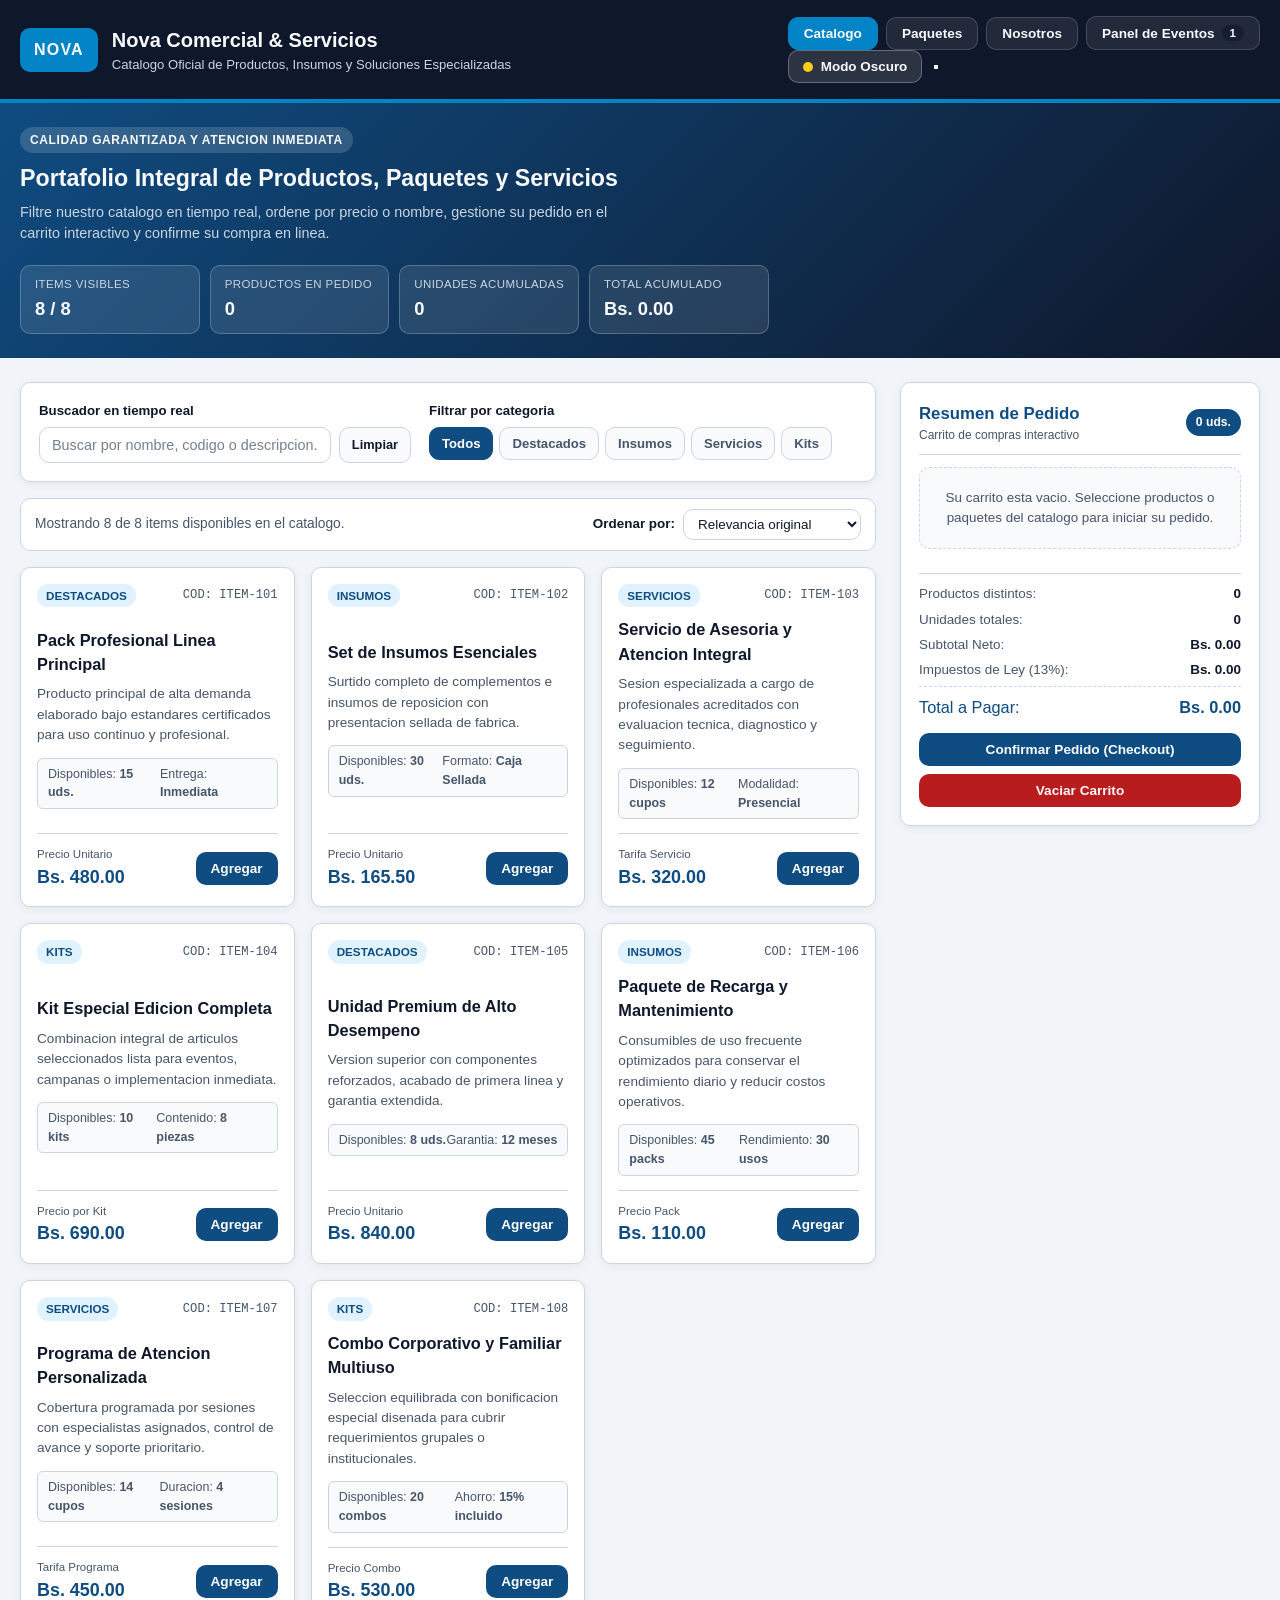
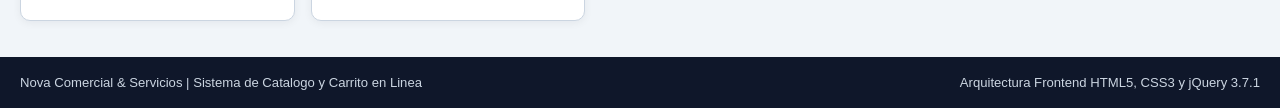
==== commit cebeac1b: "Add files via upload" ====
--- a/index.html
+++ b/index.html
@@ -1,13 +1,11 @@
 <!DOCTYPE html>
 <html lang="es">
-
 <head>
     <meta charset="UTF-8">
     <meta name="viewport" content="width=device-width, initial-scale=1.0">
     <title>Catalogo Comercial y de Servicios | Plataforma en Linea</title>
     <link rel="stylesheet" href="CSS/styles.css">
 </head>
-
 <body class="modo-claro" id="app-raiz">
 
     <div id="contenedor-toasts" class="contenedor-toasts" aria-live="polite"></div>
@@ -18,31 +16,33 @@
                 <span class="marca-sigla" id="marca-sigla">NOVA</span>
                 <div class="marca-textos">
                     <h1 class="marca-titulo" id="marca-titulo">Nova Comercial &amp; Servicios</h1>
-                    <p class="marca-subtitulo" id="marca-subtitulo">Catalogo Oficial de Productos, Insumos y Soluciones
-                        Especializadas</p>
+                    <p class="marca-subtitulo" id="marca-subtitulo">Catalogo Oficial de Productos, Insumos y Soluciones Especializadas</p>
                 </div>
             </div>
 
-            <div class="acciones-barra-superior">
-                <nav class="navegacion-principal" aria-label="Navegacion Principal">
-                    <button type="button" class="btn-menu-vista activo" data-vista="vista-catalogo"
-                        data-log="Navegacion: Pestana Catalogo">Catalogo</button>
-                    <button type="button" class="btn-menu-vista" data-vista="vista-paquetes"
-                        data-log="Navegacion: Pestana Paquetes">Paquetes</button>
-                    <button type="button" class="btn-menu-vista" data-vista="vista-nosotros"
-                        data-log="Navegacion: Pestana Nosotros">Nosotros</button>
-                    <button type="button" class="btn-menu-vista btn-menu-auditoria" data-vista="vista-auditoria"
-                        data-log="Navegacion: Pestana Panel de Eventos">
+            <div class="grupo-navegacion-acciones">
+                <nav id="menu-movil" class="navegacion-principal" aria-label="Navegacion Principal">
+                    <button type="button" class="btn-menu-vista activo" data-vista="vista-catalogo" data-log="Navegacion: Pestana Catalogo">Catalogo</button>
+                    <button type="button" class="btn-menu-vista" data-vista="vista-paquetes" data-log="Navegacion: Pestana Paquetes">Paquetes</button>
+                    <button type="button" class="btn-menu-vista" data-vista="vista-nosotros" data-log="Navegacion: Pestana Nosotros">Nosotros</button>
+                    <button type="button" class="btn-menu-vista btn-menu-auditoria" data-vista="vista-auditoria" data-log="Navegacion: Pestana Panel de Eventos">
                         Panel de Eventos
                         <span class="insignia-menu-log" id="contador-eventos-menu">0</span>
                     </button>
                 </nav>
 
-                <button type="button" id="btn-alternar-tema" class="btn-alternar-tema"
-                    data-log="Interfaz: Alternar Modo Oscuro / Modo Claro">
-                    <span class="indicador-tema-punto"></span>
-                    <span id="texto-boton-tema">Modo Oscuro</span>
-                </button>
+                <div class="acciones-barra-superior">
+                    <button type="button" id="btn-alternar-tema" class="btn-alternar-tema" data-log="Interfaz: Alternar Modo Oscuro / Modo Claro">
+                        <span class="indicador-tema-punto"></span>
+                        <span id="texto-boton-tema">Modo Oscuro</span>
+                    </button>
+
+                    <button type="button" id="btn-menu" class="btn-menu-hamburguesa" data-log="Interfaz: Alternar Menu Hamburguesa" aria-label="Abrir Menu">
+                        <span class="linea-hamburguesa"></span>
+                        <span class="linea-hamburguesa"></span>
+                        <span class="linea-hamburguesa"></span>
+                    </button>
+                </div>
             </div>
         </div>
     </header>
@@ -52,14 +52,12 @@
             <div class="hero-textos">
                 <span class="hero-etiqueta">Calidad Garantizada y Atencion Inmediata</span>
                 <h2 class="hero-titulo">Portafolio Integral de Productos, Paquetes y Servicios</h2>
-                <p class="hero-descripcion">Filtre nuestro catalogo en tiempo real, ordene por precio o nombre, gestione
-                    su pedido en el carrito interactivo y confirme su compra en linea.</p>
+                <p class="hero-descripcion">Filtre nuestro catalogo en tiempo real, ordene por precio o nombre, gestione su pedido en el carrito interactivo y confirme su compra en linea.</p>
             </div>
             <div class="hero-indicadores">
                 <div class="indicador-item">
                     <span class="indicador-etiqueta">Items Visibles</span>
-                    <strong class="indicador-valor"><span id="indicador-visibles-catalogo">8</span> / <span
-                            id="indicador-total-catalogo">8</span></strong>
+                    <strong class="indicador-valor"><span id="indicador-visibles-catalogo">8</span> / <span id="indicador-total-catalogo">8</span></strong>
                 </div>
                 <div class="indicador-item">
                     <span class="indicador-etiqueta">Productos en Pedido</span>
@@ -85,27 +83,19 @@
                     <div class="buscador-bloque">
                         <label for="buscador-productos" class="etiqueta-campo">Buscador en tiempo real</label>
                         <div class="buscador-input-grupo">
-                            <input type="text" id="buscador-productos" class="control-input"
-                                placeholder="Buscar por nombre, codigo o descripcion..." autocomplete="off"
-                                data-log="Buscador: Tecleo en Campo de Busqueda">
-                            <button type="button" id="btn-limpiar-busqueda" class="btn-secundario btn-pequeno"
-                                data-log="Buscador: Limpiar Texto">Limpiar</button>
+                            <input type="text" id="buscador-productos" class="control-input" placeholder="Buscar por nombre, codigo o descripcion..." autocomplete="off" data-log="Buscador: Tecleo en Campo de Busqueda">
+                            <button type="button" id="btn-limpiar-busqueda" class="btn-secundario btn-pequeno" data-log="Buscador: Limpiar Texto">Limpiar</button>
                         </div>
                     </div>
 
                     <div class="filtros-bloque">
                         <span class="etiqueta-campo">Filtrar por categoria</span>
                         <div class="grupo-botones-filtro" id="grupo-filtros-categoria">
-                            <button type="button" class="btn-filtro activo" data-categoria="todos"
-                                data-log="Filtro Categoria: Todos">Todos</button>
-                            <button type="button" class="btn-filtro" data-categoria="destacados"
-                                data-log="Filtro Categoria: Destacados">Destacados</button>
-                            <button type="button" class="btn-filtro" data-categoria="insumos"
-                                data-log="Filtro Categoria: Insumos">Insumos</button>
-                            <button type="button" class="btn-filtro" data-categoria="servicios"
-                                data-log="Filtro Categoria: Servicios">Servicios</button>
-                            <button type="button" class="btn-filtro" data-categoria="kits"
-                                data-log="Filtro Categoria: Kits">Kits</button>
+                            <button type="button" class="btn-filtro activo" data-categoria="todos" data-log="Filtro Categoria: Todos">Todos</button>
+                            <button type="button" class="btn-filtro" data-categoria="destacados" data-log="Filtro Categoria: Destacados">Destacados</button>
+                            <button type="button" class="btn-filtro" data-categoria="insumos" data-log="Filtro Categoria: Insumos">Insumos</button>
+                            <button type="button" class="btn-filtro" data-categoria="servicios" data-log="Filtro Categoria: Servicios">Servicios</button>
+                            <button type="button" class="btn-filtro" data-categoria="kits" data-log="Filtro Categoria: Kits">Kits</button>
                         </div>
                     </div>
                 </div>
@@ -114,8 +104,7 @@
                     <p id="texto-estado-filtro">Mostrando 8 de 8 items disponibles en el catalogo.</p>
                     <div class="orden-bloque">
                         <label for="selector-orden" class="etiqueta-inline">Ordenar por:</label>
-                        <select id="selector-orden" class="control-select control-select-pequeno"
-                            data-log="Selector de Ordenamiento de Catalogo">
+                        <select id="selector-orden" class="control-select control-select-pequeno" data-log="Selector de Ordenamiento de Catalogo">
                             <option value="predeterminado">Relevancia original</option>
                             <option value="precio-asc">Precio: menor a mayor</option>
                             <option value="precio-desc">Precio: mayor a menor</option>
@@ -125,25 +114,22 @@
                     </div>
                 </div>
 
-                <div id="mensaje-sin-resultados" class="alerta-vacia oculto">
+                <div id="mensaje-sin-resultados" class="alerta-vacia" style="display: none;">
                     <h3>No se encontraron productos coincidentes</h3>
                     <p>Intente con otro termino de busqueda o restablezca los filtros activos.</p>
-                    <button type="button" id="btn-restablecer-filtros" class="btn-primario"
-                        data-log="Catalogo: Restablecer Filtros">Mostrar Todo el Catalogo</button>
+                    <button type="button" id="btn-restablecer-filtros" class="btn-primario" data-log="Catalogo: Restablecer Filtros">Mostrar Todo el Catalogo</button>
                 </div>
 
                 <div id="contenedor-tarjetas" class="grilla-catalogo">
 
-                    <article class="tarjeta-producto" data-id="ITEM-101" data-nombre="Pack Profesional Linea Principal"
-                        data-categoria="destacados" data-precio="480.00" data-stock="15" data-orden="1">
+                    <article class="tarjeta-producto" data-id="ITEM-101" data-nombre="Pack Profesional Linea Principal" data-categoria="destacados" data-precio="480.00" data-stock="15" data-orden="1">
                         <div class="tarjeta-cabecera">
                             <span class="insignia-categoria">Destacados</span>
                             <span class="codigo-sku">COD: ITEM-101</span>
                         </div>
                         <div class="tarjeta-cuerpo">
                             <h3 class="producto-titulo">Pack Profesional Linea Principal</h3>
-                            <p class="producto-descripcion">Producto principal de alta demanda elaborado bajo estandares
-                                certificados para uso continuo y profesional.</p>
+                            <p class="producto-descripcion">Producto principal de alta demanda elaborado bajo estandares certificados para uso continuo y profesional.</p>
                             <div class="producto-meta">
                                 <span>Disponibles: <strong>15 uds.</strong></span>
                                 <span>Entrega: <strong>Inmediata</strong></span>
@@ -154,21 +140,18 @@
                                 <span class="precio-etiqueta">Precio Unitario</span>
                                 <strong class="precio-valor">Bs. 480.00</strong>
                             </div>
-                            <button type="button" class="btn-primario btn-agregar-carrito" data-id="ITEM-101"
-                                data-log="Carrito: Agregar ITEM-101">Agregar</button>
-                        </div>
-                    </article>
-
-                    <article class="tarjeta-producto" data-id="ITEM-102" data-nombre="Set de Insumos Esenciales"
-                        data-categoria="insumos" data-precio="165.50" data-stock="30" data-orden="2">
+                            <button type="button" class="btn-primario btn-agregar-carrito" data-id="ITEM-101" data-log="Carrito: Agregar ITEM-101">Agregar</button>
+                        </div>
+                    </article>
+
+                    <article class="tarjeta-producto" data-id="ITEM-102" data-nombre="Set de Insumos Esenciales" data-categoria="insumos" data-precio="165.50" data-stock="30" data-orden="2">
                         <div class="tarjeta-cabecera">
                             <span class="insignia-categoria">Insumos</span>
                             <span class="codigo-sku">COD: ITEM-102</span>
                         </div>
                         <div class="tarjeta-cuerpo">
                             <h3 class="producto-titulo">Set de Insumos Esenciales</h3>
-                            <p class="producto-descripcion">Surtido completo de complementos e insumos de reposicion con
-                                presentacion sellada de fabrica.</p>
+                            <p class="producto-descripcion">Surtido completo de complementos e insumos de reposicion con presentacion sellada de fabrica.</p>
                             <div class="producto-meta">
                                 <span>Disponibles: <strong>30 uds.</strong></span>
                                 <span>Formato: <strong>Caja Sellada</strong></span>
@@ -179,22 +162,18 @@
                                 <span class="precio-etiqueta">Precio Unitario</span>
                                 <strong class="precio-valor">Bs. 165.50</strong>
                             </div>
-                            <button type="button" class="btn-primario btn-agregar-carrito" data-id="ITEM-102"
-                                data-log="Carrito: Agregar ITEM-102">Agregar</button>
-                        </div>
-                    </article>
-
-                    <article class="tarjeta-producto" data-id="ITEM-103"
-                        data-nombre="Servicio de Asesoria y Atencion Integral" data-categoria="servicios"
-                        data-precio="320.00" data-stock="12" data-orden="3">
+                            <button type="button" class="btn-primario btn-agregar-carrito" data-id="ITEM-102" data-log="Carrito: Agregar ITEM-102">Agregar</button>
+                        </div>
+                    </article>
+
+                    <article class="tarjeta-producto" data-id="ITEM-103" data-nombre="Servicio de Asesoria y Atencion Integral" data-categoria="servicios" data-precio="320.00" data-stock="12" data-orden="3">
                         <div class="tarjeta-cabecera">
                             <span class="insignia-categoria">Servicios</span>
                             <span class="codigo-sku">COD: ITEM-103</span>
                         </div>
                         <div class="tarjeta-cuerpo">
                             <h3 class="producto-titulo">Servicio de Asesoria y Atencion Integral</h3>
-                            <p class="producto-descripcion">Sesion especializada a cargo de profesionales acreditados
-                                con evaluacion tecnica, diagnostico y seguimiento.</p>
+                            <p class="producto-descripcion">Sesion especializada a cargo de profesionales acreditados con evaluacion tecnica, diagnostico y seguimiento.</p>
                             <div class="producto-meta">
                                 <span>Disponibles: <strong>12 cupos</strong></span>
                                 <span>Modalidad: <strong>Presencial</strong></span>
@@ -205,21 +184,18 @@
                                 <span class="precio-etiqueta">Tarifa Servicio</span>
                                 <strong class="precio-valor">Bs. 320.00</strong>
                             </div>
-                            <button type="button" class="btn-primario btn-agregar-carrito" data-id="ITEM-103"
-                                data-log="Carrito: Agregar ITEM-103">Agregar</button>
-                        </div>
-                    </article>
-
-                    <article class="tarjeta-producto" data-id="ITEM-104" data-nombre="Kit Especial Edicion Completa"
-                        data-categoria="kits" data-precio="690.00" data-stock="10" data-orden="4">
+                            <button type="button" class="btn-primario btn-agregar-carrito" data-id="ITEM-103" data-log="Carrito: Agregar ITEM-103">Agregar</button>
+                        </div>
+                    </article>
+
+                    <article class="tarjeta-producto" data-id="ITEM-104" data-nombre="Kit Especial Edicion Completa" data-categoria="kits" data-precio="690.00" data-stock="10" data-orden="4">
                         <div class="tarjeta-cabecera">
                             <span class="insignia-categoria">Kits</span>
                             <span class="codigo-sku">COD: ITEM-104</span>
                         </div>
                         <div class="tarjeta-cuerpo">
                             <h3 class="producto-titulo">Kit Especial Edicion Completa</h3>
-                            <p class="producto-descripcion">Combinacion integral de articulos seleccionados lista para
-                                eventos, campanas o implementacion inmediata.</p>
+                            <p class="producto-descripcion">Combinacion integral de articulos seleccionados lista para eventos, campanas o implementacion inmediata.</p>
                             <div class="producto-meta">
                                 <span>Disponibles: <strong>10 kits</strong></span>
                                 <span>Contenido: <strong>8 piezas</strong></span>
@@ -230,21 +206,18 @@
                                 <span class="precio-etiqueta">Precio por Kit</span>
                                 <strong class="precio-valor">Bs. 690.00</strong>
                             </div>
-                            <button type="button" class="btn-primario btn-agregar-carrito" data-id="ITEM-104"
-                                data-log="Carrito: Agregar ITEM-104">Agregar</button>
-                        </div>
-                    </article>
-
-                    <article class="tarjeta-producto" data-id="ITEM-105" data-nombre="Unidad Premium de Alto Desempeno"
-                        data-categoria="destacados" data-precio="840.00" data-stock="8" data-orden="5">
+                            <button type="button" class="btn-primario btn-agregar-carrito" data-id="ITEM-104" data-log="Carrito: Agregar ITEM-104">Agregar</button>
+                        </div>
+                    </article>
+
+                    <article class="tarjeta-producto" data-id="ITEM-105" data-nombre="Unidad Premium de Alto Desempeno" data-categoria="destacados" data-precio="840.00" data-stock="8" data-orden="5">
                         <div class="tarjeta-cabecera">
                             <span class="insignia-categoria">Destacados</span>
                             <span class="codigo-sku">COD: ITEM-105</span>
                         </div>
                         <div class="tarjeta-cuerpo">
                             <h3 class="producto-titulo">Unidad Premium de Alto Desempeno</h3>
-                            <p class="producto-descripcion">Version superior con componentes reforzados, acabado de
-                                primera linea y garantia extendida.</p>
+                            <p class="producto-descripcion">Version superior con componentes reforzados, acabado de primera linea y garantia extendida.</p>
                             <div class="producto-meta">
                                 <span>Disponibles: <strong>8 uds.</strong></span>
                                 <span>Garantia: <strong>12 meses</strong></span>
@@ -255,22 +228,18 @@
                                 <span class="precio-etiqueta">Precio Unitario</span>
                                 <strong class="precio-valor">Bs. 840.00</strong>
                             </div>
-                            <button type="button" class="btn-primario btn-agregar-carrito" data-id="ITEM-105"
-                                data-log="Carrito: Agregar ITEM-105">Agregar</button>
-                        </div>
-                    </article>
-
-                    <article class="tarjeta-producto" data-id="ITEM-106"
-                        data-nombre="Paquete de Recarga y Mantenimiento" data-categoria="insumos" data-precio="110.00"
-                        data-stock="45" data-orden="6">
+                            <button type="button" class="btn-primario btn-agregar-carrito" data-id="ITEM-105" data-log="Carrito: Agregar ITEM-105">Agregar</button>
+                        </div>
+                    </article>
+
+                    <article class="tarjeta-producto" data-id="ITEM-106" data-nombre="Paquete de Recarga y Mantenimiento" data-categoria="insumos" data-precio="110.00" data-stock="45" data-orden="6">
                         <div class="tarjeta-cabecera">
                             <span class="insignia-categoria">Insumos</span>
                             <span class="codigo-sku">COD: ITEM-106</span>
                         </div>
                         <div class="tarjeta-cuerpo">
                             <h3 class="producto-titulo">Paquete de Recarga y Mantenimiento</h3>
-                            <p class="producto-descripcion">Consumibles de uso frecuente optimizados para conservar el
-                                rendimiento diario y reducir costos operativos.</p>
+                            <p class="producto-descripcion">Consumibles de uso frecuente optimizados para conservar el rendimiento diario y reducir costos operativos.</p>
                             <div class="producto-meta">
                                 <span>Disponibles: <strong>45 packs</strong></span>
                                 <span>Rendimiento: <strong>30 usos</strong></span>
@@ -281,22 +250,18 @@
                                 <span class="precio-etiqueta">Precio Pack</span>
                                 <strong class="precio-valor">Bs. 110.00</strong>
                             </div>
-                            <button type="button" class="btn-primario btn-agregar-carrito" data-id="ITEM-106"
-                                data-log="Carrito: Agregar ITEM-106">Agregar</button>
-                        </div>
-                    </article>
-
-                    <article class="tarjeta-producto" data-id="ITEM-107"
-                        data-nombre="Programa de Atencion Personalizada" data-categoria="servicios" data-precio="450.00"
-                        data-stock="14" data-orden="7">
+                            <button type="button" class="btn-primario btn-agregar-carrito" data-id="ITEM-106" data-log="Carrito: Agregar ITEM-106">Agregar</button>
+                        </div>
+                    </article>
+
+                    <article class="tarjeta-producto" data-id="ITEM-107" data-nombre="Programa de Atencion Personalizada" data-categoria="servicios" data-precio="450.00" data-stock="14" data-orden="7">
                         <div class="tarjeta-cabecera">
                             <span class="insignia-categoria">Servicios</span>
                             <span class="codigo-sku">COD: ITEM-107</span>
                         </div>
                         <div class="tarjeta-cuerpo">
                             <h3 class="producto-titulo">Programa de Atencion Personalizada</h3>
-                            <p class="producto-descripcion">Cobertura programada por sesiones con especialistas
-                                asignados, control de avance y soporte prioritario.</p>
+                            <p class="producto-descripcion">Cobertura programada por sesiones con especialistas asignados, control de avance y soporte prioritario.</p>
                             <div class="producto-meta">
                                 <span>Disponibles: <strong>14 cupos</strong></span>
                                 <span>Duracion: <strong>4 sesiones</strong></span>
@@ -307,22 +272,18 @@
                                 <span class="precio-etiqueta">Tarifa Programa</span>
                                 <strong class="precio-valor">Bs. 450.00</strong>
                             </div>
-                            <button type="button" class="btn-primario btn-agregar-carrito" data-id="ITEM-107"
-                                data-log="Carrito: Agregar ITEM-107">Agregar</button>
-                        </div>
-                    </article>
-
-                    <article class="tarjeta-producto" data-id="ITEM-108"
-                        data-nombre="Combo Corporativo y Familiar Multiuso" data-categoria="kits" data-precio="530.00"
-                        data-stock="20" data-orden="8">
+                            <button type="button" class="btn-primario btn-agregar-carrito" data-id="ITEM-107" data-log="Carrito: Agregar ITEM-107">Agregar</button>
+                        </div>
+                    </article>
+
+                    <article class="tarjeta-producto" data-id="ITEM-108" data-nombre="Combo Corporativo y Familiar Multiuso" data-categoria="kits" data-precio="530.00" data-stock="20" data-orden="8">
                         <div class="tarjeta-cabecera">
                             <span class="insignia-categoria">Kits</span>
                             <span class="codigo-sku">COD: ITEM-108</span>
                         </div>
                         <div class="tarjeta-cuerpo">
                             <h3 class="producto-titulo">Combo Corporativo y Familiar Multiuso</h3>
-                            <p class="producto-descripcion">Seleccion equilibrada con bonificacion especial disenada
-                                para cubrir requerimientos grupales o institucionales.</p>
+                            <p class="producto-descripcion">Seleccion equilibrada con bonificacion especial disenada para cubrir requerimientos grupales o institucionales.</p>
                             <div class="producto-meta">
                                 <span>Disponibles: <strong>20 combos</strong></span>
                                 <span>Ahorro: <strong>15% incluido</strong></span>
@@ -333,8 +294,7 @@
                                 <span class="precio-etiqueta">Precio Combo</span>
                                 <strong class="precio-valor">Bs. 530.00</strong>
                             </div>
-                            <button type="button" class="btn-primario btn-agregar-carrito" data-id="ITEM-108"
-                                data-log="Carrito: Agregar ITEM-108">Agregar</button>
+                            <button type="button" class="btn-primario btn-agregar-carrito" data-id="ITEM-108" data-log="Carrito: Agregar ITEM-108">Agregar</button>
                         </div>
                     </article>
 
@@ -344,8 +304,7 @@
             <section id="vista-paquetes" class="vista-seccion oculto">
                 <div class="panel-bloque">
                     <h2 class="titulo-seccion">Paquetes Especiales y Planes Comerciales</h2>
-                    <p class="descripcion-seccion">Opciones preconfiguradas con tarifas preferenciales. Al seleccionar
-                        cualquier paquete se incorpora inmediatamente a su pedido actual.</p>
+                    <p class="descripcion-seccion">Opciones preconfiguradas con tarifas preferenciales. Al seleccionar cualquier paquete se incorpora inmediatamente a su pedido actual.</p>
 
                     <div class="grilla-planes">
                         <div class="tarjeta-plan">
@@ -357,9 +316,7 @@
                                 <li>Atencion preferencial en sucursal</li>
                                 <li>Entrega coordinada sin costo adicional</li>
                             </ul>
-                            <button type="button" class="btn-primario btn-agregar-plan" data-id="PACK-201"
-                                data-nombre="Paquete Basico" data-categoria="servicios" data-precio="290.00"
-                                data-log="Paquetes: Incorporar PACK-201">Incorporar al Pedido</button>
+                            <button type="button" class="btn-primario btn-agregar-plan" data-id="PACK-201" data-nombre="Paquete Basico" data-categoria="servicios" data-precio="290.00" data-log="Paquetes: Incorporar PACK-201">Incorporar al Pedido</button>
                         </div>
 
                         <div class="tarjeta-plan plan-destacado">
@@ -371,9 +328,7 @@
                                 <li>Asesoria tecnica y seguimiento dedicado</li>
                                 <li>Reposicion prioritaria garantizada</li>
                             </ul>
-                            <button type="button" class="btn-primario btn-agregar-plan" data-id="PACK-202"
-                                data-nombre="Paquete Integral Plus" data-categoria="servicios" data-precio="580.00"
-                                data-log="Paquetes: Incorporar PACK-202">Incorporar al Pedido</button>
+                            <button type="button" class="btn-primario btn-agregar-plan" data-id="PACK-202" data-nombre="Paquete Integral Plus" data-categoria="servicios" data-precio="580.00" data-log="Paquetes: Incorporar PACK-202">Incorporar al Pedido</button>
                         </div>
 
                         <div class="tarjeta-plan">
@@ -385,9 +340,7 @@
                                 <li>Soporte continuo y garantia extendida</li>
                                 <li>Despacho directo a domicilio u oficina</li>
                             </ul>
-                            <button type="button" class="btn-primario btn-agregar-plan" data-id="PACK-203"
-                                data-nombre="Paquete Empresarial VIP" data-categoria="servicios" data-precio="950.00"
-                                data-log="Paquetes: Incorporar PACK-203">Incorporar al Pedido</button>
+                            <button type="button" class="btn-primario btn-agregar-plan" data-id="PACK-203" data-nombre="Paquete Empresarial VIP" data-categoria="servicios" data-precio="950.00" data-log="Paquetes: Incorporar PACK-203">Incorporar al Pedido</button>
                         </div>
                     </div>
                 </div>
@@ -396,29 +349,24 @@
             <section id="vista-nosotros" class="vista-seccion oculto">
                 <div class="panel-bloque">
                     <h2 class="titulo-seccion">Perfil Institucional y Garantias de Servicio</h2>
-                    <p class="descripcion-seccion">Trabajamos con estandares de excelencia para brindar productos
-                        confiables, insumos certificados y servicios profesionales adaptados a cada cliente.</p>
+                    <p class="descripcion-seccion">Trabajamos con estandares de excelencia para brindar productos confiables, insumos certificados y servicios profesionales adaptados a cada cliente.</p>
 
                     <div class="grilla-ficha">
                         <div class="ficha-item">
                             <h3>1. Calidad Certificada</h3>
-                            <p>Todos nuestros articulos e insumos superan controles de verificacion previos a su
-                                despacho para garantizar resultados optimos.</p>
+                            <p>Todos nuestros articulos e insumos superan controles de verificacion previos a su despacho para garantizar resultados optimos.</p>
                         </div>
                         <div class="ficha-item">
                             <h3>2. Logistica y Puntualidad</h3>
-                            <p>Gestionamos entregas programadas y despachos directos manteniendo la trazabilidad e
-                                integridad de cada orden.</p>
+                            <p>Gestionamos entregas programadas y despachos directos manteniendo la trazabilidad e integridad de cada orden.</p>
                         </div>
                         <div class="ficha-item">
                             <h3>3. Asesoria Personalizada</h3>
-                            <p>Contamos con personal capacitado para orientar su eleccion segun los requerimientos
-                                especificos de su hogar o empresa.</p>
+                            <p>Contamos con personal capacitado para orientar su eleccion segun los requerimientos especificos de su hogar o empresa.</p>
                         </div>
                         <div class="ficha-item">
                             <h3>4. Transparencia Comercial</h3>
-                            <p>Liquidacion clara con desglose de subtotales, impuestos de ley (13%) y emision inmediata
-                                de confirmacion de pedido.</p>
+                            <p>Liquidacion clara con desglose de subtotales, impuestos de ley (13%) y emision inmediata de confirmacion de pedido.</p>
                         </div>
                     </div>
                 </div>
@@ -430,13 +378,10 @@
                         <div>
                             <span class="insignia-categoria">Auditoria DOM en Tiempo Real</span>
                             <h2 class="titulo-seccion">Bitacora Global de Eventos del Sistema</h2>
-                            <p class="descripcion-seccion">Captura automatica mediante delegacion de eventos (DOM Event
-                                Bubbling) para clics, cambios en selectores y tecleos en buscador, insertados con
-                                .prepend().</p>
+                            <p class="descripcion-seccion">Captura automatica mediante delegacion de eventos (DOM Event Bubbling) para clics, cambios en selectores y tecleos en buscador, insertados con .prepend().</p>
                         </div>
                         <div class="acciones-bitacora-barra">
-                            <button type="button" id="btn-limpiar-bitacora" class="btn-secundario btn-pequeno"
-                                data-log="Auditoria: Limpiar Historial de Bitacora">Vaciar Bitacora</button>
+                            <button type="button" id="btn-limpiar-bitacora" class="btn-secundario btn-pequeno" data-log="Auditoria: Limpiar Historial de Bitacora">Vaciar Bitacora</button>
                         </div>
                     </div>
 
@@ -506,27 +451,22 @@
                 </div>
 
                 <div class="acciones-carrito">
-                    <button type="button" id="btn-abrir-modal-checkout" class="btn-primario btn-bloque"
-                        data-log="Checkout: Abrir Modal de Confirmacion">Confirmar Pedido (Checkout)</button>
-                    <button type="button" id="btn-limpiar-carrito" class="btn-peligro btn-bloque"
-                        data-log="Carrito: Vaciar Inventario Completo">Vaciar Carrito</button>
+                    <button type="button" id="btn-abrir-modal-checkout" class="btn-primario btn-bloque" data-log="Checkout: Abrir Modal de Confirmacion">Confirmar Pedido (Checkout)</button>
+                    <button type="button" id="btn-limpiar-carrito" class="btn-peligro btn-bloque" data-log="Carrito: Vaciar Inventario Completo">Vaciar Carrito</button>
                 </div>
             </section>
 
         </aside>
     </main>
 
-    <div id="modal-checkout-overlay" class="modal-overlay" role="dialog" aria-modal="true"
-        aria-labelledby="modal-checkout-titulo">
+    <div id="modal-checkout-overlay" class="modal-overlay" role="dialog" aria-modal="true" aria-labelledby="modal-checkout-titulo">
         <div class="modal-contenedor">
             <div class="modal-cabecera">
                 <div>
                     <h2 id="modal-checkout-titulo" class="modal-titulo">Confirmacion de Orden y Checkout</h2>
-                    <p class="modal-subtitulo">Complete los datos obligatorios antes de que concluya el tiempo de
-                        reserva.</p>
-                </div>
-                <button type="button" id="btn-cerrar-modal" class="btn-cerrar-modal"
-                    data-log="Checkout: Cerrar Ventana Modal">X</button>
+                    <p class="modal-subtitulo">Complete los datos obligatorios antes de que concluya el tiempo de reserva.</p>
+                </div>
+                <button type="button" id="btn-cerrar-modal" class="btn-cerrar-modal" data-log="Checkout: Cerrar Ventana Modal">X</button>
             </div>
 
             <div class="temporizador-bloque">
@@ -542,38 +482,32 @@
             <form id="formulario-checkout" class="formulario-checkout" novalidate>
                 <div class="grilla-formulario">
                     <div class="campo-grupo">
-                        <label for="input-cliente-nombre" class="etiqueta-campo">Nombre Completo o Razon Social
-                            *</label>
-                        <input type="text" id="input-cliente-nombre" class="control-input campo-validable"
-                            placeholder="Ej. Carlos Mendoza / Empresa S.R.L.">
+                        <label for="input-cliente-nombre" class="etiqueta-campo">Nombre Completo o Razon Social *</label>
+                        <input type="text" id="input-cliente-nombre" class="control-input campo-validable" placeholder="Ej. Carlos Mendoza / Empresa S.R.L.">
                         <span class="mensaje-error-campo">Ingrese el nombre o razon social.</span>
                     </div>
 
                     <div class="campo-grupo">
                         <label for="input-cliente-documento" class="etiqueta-campo">NIT o Carnet de Identidad *</label>
-                        <input type="text" id="input-cliente-documento" class="control-input campo-validable"
-                            placeholder="Ej. 4829104015">
+                        <input type="text" id="input-cliente-documento" class="control-input campo-validable" placeholder="Ej. 4829104015">
                         <span class="mensaje-error-campo">Ingrese un NIT o documento valido.</span>
                     </div>
 
                     <div class="campo-grupo">
                         <label for="input-cliente-correo" class="etiqueta-campo">Correo Electronico *</label>
-                        <input type="email" id="input-cliente-correo" class="control-input campo-validable"
-                            placeholder="cliente@dominio.com">
+                        <input type="email" id="input-cliente-correo" class="control-input campo-validable" placeholder="cliente@dominio.com">
                         <span class="mensaje-error-campo">Ingrese un correo con formato valido.</span>
                     </div>
 
                     <div class="campo-grupo">
                         <label for="input-cliente-telefono" class="etiqueta-campo">Telefono de Contacto *</label>
-                        <input type="tel" id="input-cliente-telefono" class="control-input campo-validable"
-                            placeholder="Ej. 70012345">
+                        <input type="tel" id="input-cliente-telefono" class="control-input campo-validable" placeholder="Ej. 70012345">
                         <span class="mensaje-error-campo">Ingrese un telefono de contacto.</span>
                     </div>
 
                     <div class="campo-grupo">
                         <label for="select-metodo-pago" class="etiqueta-campo">Metodo de Pago *</label>
-                        <select id="select-metodo-pago" class="control-select campo-validable"
-                            data-log="Checkout: Seleccion de Metodo de Pago">
+                        <select id="select-metodo-pago" class="control-select campo-validable" data-log="Checkout: Seleccion de Metodo de Pago">
                             <option value="">Seleccione una opcion...</option>
                             <option value="Pago QR Simple">Pago QR Simple</option>
                             <option value="Transferencia Bancaria">Transferencia Bancaria</option>
@@ -583,10 +517,8 @@
                     </div>
 
                     <div class="campo-grupo">
-                        <label for="input-cliente-direccion" class="etiqueta-campo">Direccion de Entrega o Sucursal
-                            *</label>
-                        <input type="text" id="input-cliente-direccion" class="control-input campo-validable"
-                            placeholder="Av. Principal Nro. 450, Zona Central">
+                        <label for="input-cliente-direccion" class="etiqueta-campo">Direccion de Entrega o Sucursal *</label>
+                        <input type="text" id="input-cliente-direccion" class="control-input campo-validable" placeholder="Av. Principal Nro. 450, Zona Central">
                         <span class="mensaje-error-campo">Ingrese la direccion de entrega.</span>
                     </div>
                 </div>
@@ -602,10 +534,8 @@
                 </div>
 
                 <div class="modal-acciones">
-                    <button type="button" id="btn-cancelar-checkout" class="btn-secundario"
-                        data-log="Checkout: Cancelar Formulario">Cancelar</button>
-                    <button type="submit" id="btn-confirmar-compra" class="btn-primario"
-                        data-log="Checkout: Enviar Confirmacion de Orden">Confirmar y Emitir Orden</button>
+                    <button type="button" id="btn-cancelar-checkout" class="btn-secundario" data-log="Checkout: Cancelar Formulario">Cancelar</button>
+                    <button type="submit" id="btn-confirmar-compra" class="btn-primario" data-log="Checkout: Enviar Confirmacion de Orden">Confirmar y Emitir Orden</button>
                 </div>
             </form>
         </div>
@@ -614,11 +544,11 @@
     <footer class="pie-pagina">
         <div class="contenedor-ancho pie-contenido">
             <p>Nova Comercial &amp; Servicios | Sistema de Catalogo y Carrito en Linea</p>
+            <p>Arquitectura Frontend HTML5, CSS3 y jQuery 3.7.1</p>
         </div>
     </footer>
 
     <script src="https://code.jquery.com/jquery-3.7.1.min.js"></script>
     <script src="JS/script.js"></script>
 </body>
-
-</html>+</html>
--- a/CSS/styles.css
+++ b/CSS/styles.css
@@ -7,10 +7,12 @@
     --color-fondo: #f1f5f9;
     --color-tarjeta: #ffffff;
     --color-superficie-alt: #f8fafc;
+    --color-input-fondo: #ffffff;
     --color-texto: #0f172a;
     --color-texto-secundario: #475569;
     --color-texto-claro: #f8fafc;
     --color-texto-atenuado: #cbd5e1;
+    --color-texto-sobre-primario: #ffffff;
     --color-borde: #cbd5e1;
     --color-exito: #15803d;
     --color-exito-fondo: #dcfce7;
@@ -23,7 +25,8 @@
     --color-peligro-fondo: #fee2e2;
     --color-peligro-borde: #fecaca;
     --color-peligro-texto: #7f1d1d;
-    --color-consola-fondo: #0f172a;
+    --color-consola-fondo: #090d16;
+    --color-consola-borde: #1e293b;
     --color-consola-hora: #38bdf8;
     --color-consola-origen: #94a3b8;
     --fuente-principal: 'Segoe UI', Roboto, Helvetica, Arial, sans-serif;
@@ -31,8 +34,58 @@
     --fuente-mono: Consolas, 'Courier New', monospace;
     --radio-borde: 10px;
     --sombra-suave: 0 2px 8px rgba(15, 23, 42, 0.06);
-    --sombra-elevada: 0 14px 30px rgba(15, 23, 42, 0.14);
-    --transicion-base: 0.2s ease-in-out;
+    --sombra-elevada: 0 14px 30px rgba(15, 23, 42, 0.16);
+    --transicion-base: 0.22s ease-in-out;
+}
+
+body.modo-claro {
+    --color-primario: #0f4c81;
+    --color-primario-hover: #0a355c;
+    --color-secundario: #0f172a;
+    --color-acento: #0284c7;
+    --color-acento-suave: #e0f2fe;
+    --color-fondo: #f1f5f9;
+    --color-tarjeta: #ffffff;
+    --color-superficie-alt: #f8fafc;
+    --color-input-fondo: #ffffff;
+    --color-texto: #0f172a;
+    --color-texto-secundario: #475569;
+    --color-texto-sobre-primario: #ffffff;
+    --color-borde: #cbd5e1;
+    --color-exito-fondo: #dcfce7;
+    --color-exito-texto: #14532d;
+    --color-alerta-fondo: #fef3c7;
+    --color-alerta-texto: #78350f;
+    --color-peligro-fondo: #fee2e2;
+    --color-peligro-borde: #fecaca;
+    --color-peligro-texto: #7f1d1d;
+    --sombra-suave: 0 2px 8px rgba(15, 23, 42, 0.06);
+    --sombra-elevada: 0 14px 30px rgba(15, 23, 42, 0.16);
+}
+
+body.modo-oscuro {
+    --color-primario: #38bdf8;
+    --color-primario-hover: #0ea5e9;
+    --color-secundario: #020617;
+    --color-acento: #0ea5e9;
+    --color-acento-suave: rgba(56, 189, 248, 0.16);
+    --color-fondo: #0b1120;
+    --color-tarjeta: #1e293b;
+    --color-superficie-alt: #0f172a;
+    --color-input-fondo: #0f172a;
+    --color-texto: #f1f5f9;
+    --color-texto-secundario: #cbd5e1;
+    --color-texto-sobre-primario: #020617;
+    --color-borde: #334155;
+    --color-exito-fondo: #064e3b;
+    --color-exito-texto: #dcfce7;
+    --color-alerta-fondo: #78350f;
+    --color-alerta-texto: #fef3c7;
+    --color-peligro-fondo: #450a0a;
+    --color-peligro-borde: #b91c1c;
+    --color-peligro-texto: #fecaca;
+    --sombra-suave: 0 4px 12px rgba(2, 6, 23, 0.45);
+    --sombra-elevada: 0 16px 36px rgba(2, 6, 23, 0.65);
 }
 
 * {
@@ -49,6 +102,7 @@
     min-height: 100vh;
     display: flex;
     flex-direction: column;
+    transition: background-color var(--transicion-base), color var(--transicion-base);
 }
 
 .contenedor-ancho {
@@ -105,6 +159,13 @@
     color: var(--color-texto-atenuado);
 }
 
+.acciones-barra-superior {
+    display: flex;
+    flex-wrap: wrap;
+    align-items: center;
+    gap: 12px;
+}
+
 .navegacion-principal {
     display: flex;
     flex-wrap: wrap;
@@ -139,18 +200,51 @@
 }
 
 .insignia-menu-log {
-    background-color: rgba(15, 23, 42, 0.45);
+    background-color: rgba(15, 23, 42, 0.55);
     color: var(--color-texto-claro);
     font-size: 0.72rem;
     font-weight: 700;
-    padding: 2px 7px;
+    padding: 2px 8px;
     border-radius: 999px;
 }
 
+.btn-alternar-tema {
+    background-color: rgba(255, 255, 255, 0.12);
+    color: var(--color-texto-claro);
+    border: 1px solid rgba(255, 255, 255, 0.28);
+    padding: 8px 14px;
+    border-radius: var(--radio-borde);
+    font-size: 0.84rem;
+    font-weight: 700;
+    cursor: pointer;
+    display: inline-flex;
+    align-items: center;
+    gap: 8px;
+    transition: var(--transicion-base);
+    font-family: var(--fuente-principal);
+}
+
+.btn-alternar-tema:hover {
+    background-color: var(--color-acento);
+    border-color: var(--color-acento);
+}
+
+.indicador-tema-punto {
+    width: 10px;
+    height: 10px;
+    border-radius: 50%;
+    background-color: #facc15;
+    display: inline-block;
+}
+
+body.modo-oscuro .indicador-tema-punto {
+    background-color: #38bdf8;
+}
+
 .hero-comercial {
-    background: linear-gradient(135deg, var(--color-primario) 0%, var(--color-secundario) 100%);
+    background: linear-gradient(135deg, #0f4c81 0%, var(--color-secundario) 100%);
     color: var(--color-texto-claro);
-    padding: 26px 0;
+    padding: 24px 0;
     margin-bottom: 24px;
 }
 
@@ -163,7 +257,7 @@
 }
 
 .hero-textos {
-    max-width: 680px;
+    max-width: 620px;
 }
 
 .hero-etiqueta {
@@ -181,7 +275,7 @@
 
 .hero-titulo {
     font-family: var(--fuente-titulos);
-    font-size: 1.5rem;
+    font-size: 1.45rem;
     font-weight: 800;
     margin-bottom: 6px;
 }
@@ -192,30 +286,29 @@
 }
 
 .hero-indicadores {
-    display: flex;
-    flex-wrap: wrap;
-    gap: 12px;
+    display: grid;
+    grid-template-columns: repeat(4, minmax(125px, 1fr));
+    gap: 10px;
 }
 
 .indicador-item {
     background-color: rgba(255, 255, 255, 0.1);
-    border: 1px solid rgba(255, 255, 255, 0.2);
-    border-radius: var(--radio-borde);
-    padding: 12px 16px;
-    min-width: 145px;
+    border: 1px solid rgba(255, 255, 255, 0.22);
+    border-radius: var(--radio-borde);
+    padding: 10px 14px;
     display: flex;
     flex-direction: column;
 }
 
 .indicador-etiqueta {
-    font-size: 0.74rem;
+    font-size: 0.72rem;
     color: var(--color-texto-atenuado);
     text-transform: uppercase;
-    letter-spacing: 0.5px;
+    letter-spacing: 0.4px;
 }
 
 .indicador-valor {
-    font-size: 1.2rem;
+    font-size: 1.15rem;
     color: var(--color-texto-claro);
     margin-top: 2px;
 }
@@ -237,6 +330,7 @@
     border-radius: var(--radio-borde);
     padding: 18px;
     box-shadow: var(--sombra-suave);
+    transition: background-color var(--transicion-base), border-color var(--transicion-base);
 }
 
 .panel-carrito-sticky {
@@ -273,8 +367,18 @@
     font-family: var(--fuente-principal);
     font-size: 0.9rem;
     color: var(--color-texto);
+    background-color: var(--color-input-fondo);
+    transition: var(--transicion-base);
+}
+
+.control-input::placeholder {
+    color: var(--color-texto-secundario);
+    opacity: 0.75;
+}
+
+.control-select option {
     background-color: var(--color-tarjeta);
-    transition: var(--transicion-base);
+    color: var(--color-texto);
 }
 
 .control-input:focus,
@@ -316,7 +420,7 @@
 
 .btn-filtro.activo {
     background-color: var(--color-primario);
-    color: var(--color-texto-claro);
+    color: var(--color-texto-sobre-primario);
     border-color: var(--color-primario);
 }
 
@@ -344,6 +448,7 @@
 .etiqueta-inline {
     font-weight: 600;
     font-size: 0.84rem;
+    color: var(--color-texto);
 }
 
 .grilla-catalogo {
@@ -417,6 +522,7 @@
     padding: 6px 10px;
     border-radius: 6px;
     margin-bottom: 14px;
+    border: 1px solid var(--color-borde);
 }
 
 .tarjeta-pie {
@@ -459,11 +565,12 @@
 
 .btn-primario {
     background-color: var(--color-primario);
-    color: var(--color-texto-claro);
+    color: var(--color-texto-sobre-primario);
 }
 
 .btn-primario:hover {
     background-color: var(--color-primario-hover);
+    color: #ffffff;
 }
 
 .btn-secundario {
@@ -561,6 +668,7 @@
 .plan-nombre {
     font-size: 1.1rem;
     margin: 6px 0;
+    color: var(--color-texto);
 }
 
 .plan-precio {
@@ -630,7 +738,7 @@
 
 .insignia-contador {
     background-color: var(--color-primario);
-    color: var(--color-texto-claro);
+    color: var(--color-texto-sobre-primario);
     font-size: 0.76rem;
     font-weight: 700;
     padding: 4px 10px;
@@ -725,9 +833,13 @@
 .fila-resumen {
     display: flex;
     justify-content: space-between;
-    font-size: 0.85rem;
+    font-size: 0.84rem;
     color: var(--color-texto-secundario);
     margin-bottom: 5px;
+}
+
+.fila-resumen strong {
+    color: var(--color-texto);
 }
 
 .fila-resumen.fila-total {
@@ -738,6 +850,10 @@
     margin-top: 6px;
 }
 
+.fila-resumen.fila-total strong {
+    color: var(--color-primario);
+}
+
 .acciones-carrito {
     display: flex;
     flex-direction: column;
@@ -750,7 +866,7 @@
     align-items: flex-start;
     flex-wrap: wrap;
     gap: 14px;
-    margin-bottom: 14px;
+    margin-bottom: 16px;
 }
 
 .acciones-bitacora-barra {
@@ -759,23 +875,43 @@
     gap: 10px;
 }
 
-.estadistica-bitacora-inline {
-    display: flex;
-    align-items: center;
-    gap: 6px;
-    font-size: 0.84rem;
+.grilla-estadisticas-bitacora {
+    display: grid;
+    grid-template-columns: repeat(4, 1fr);
+    gap: 12px;
+    margin-bottom: 16px;
+}
+
+.tarjeta-estadistica-log {
     background-color: var(--color-superficie-alt);
     border: 1px solid var(--color-borde);
-    padding: 6px 12px;
-    border-radius: var(--radio-borde);
-    color: var(--color-texto-secundario);
+    border-left: 4px solid var(--color-primario);
+    border-radius: var(--radio-borde);
+    padding: 12px 14px;
+    display: flex;
+    flex-direction: column;
+}
+
+.etiqueta-estadistica-log {
+    font-size: 0.75rem;
+    color: var(--color-texto-secundario);
+    text-transform: uppercase;
+    letter-spacing: 0.4px;
+}
+
+.valor-estadistica-log {
+    font-size: 1.35rem;
+    font-weight: 800;
+    color: var(--color-primario);
+    margin-top: 2px;
+    font-family: var(--fuente-mono);
 }
 
 .lista-bitacora {
     list-style: none;
-    max-height: 460px;
+    max-height: 440px;
     overflow-y: auto;
-    border: 1px solid var(--color-borde);
+    border: 1px solid var(--color-consola-borde);
     border-radius: var(--radio-borde);
     background-color: var(--color-consola-fondo);
     padding: 12px;
@@ -819,8 +955,8 @@
 .modal-overlay {
     position: fixed;
     inset: 0;
-    background-color: rgba(15, 23, 42, 0.72);
-    display: flex;
+    background-color: rgba(2, 6, 23, 0.75);
+    display: none;
     align-items: center;
     justify-content: center;
     padding: 20px;
@@ -829,13 +965,16 @@
 
 .modal-contenedor {
     background-color: var(--color-tarjeta);
+    color: var(--color-texto);
     width: 100%;
     max-width: 660px;
     border-radius: var(--radio-borde);
+    border: 1px solid var(--color-borde);
     box-shadow: var(--sombra-elevada);
     padding: 22px;
     max-height: 92vh;
     overflow-y: auto;
+    margin: auto;
 }
 
 .modal-cabecera {
@@ -891,7 +1030,7 @@
 
 .temporizador-contador {
     font-family: var(--fuente-mono);
-    font-size: 1rem;
+    font-size: 1.05rem;
     color: var(--color-primario);
 }
 
@@ -952,6 +1091,8 @@
     display: flex;
     justify-content: space-between;
     align-items: center;
+    flex-wrap: wrap;
+    gap: 10px;
     background-color: var(--color-acento-suave);
     color: var(--color-primario);
     padding: 12px 16px;
@@ -961,7 +1102,7 @@
 }
 
 .resumen-modal-checkout strong {
-    font-size: 1.2rem;
+    font-size: 1.15rem;
 }
 
 .modal-acciones {
@@ -989,6 +1130,7 @@
     box-shadow: var(--sombra-elevada);
     font-size: 0.86rem;
     font-weight: 600;
+    border: 1px solid var(--color-borde);
     border-left: 5px solid var(--color-primario);
     background-color: var(--color-tarjeta);
     color: var(--color-texto);
@@ -1045,15 +1187,18 @@
     .panel-controles-catalogo {
         grid-template-columns: 1fr;
     }
+
+    .hero-indicadores,
+    .grilla-estadisticas-bitacora {
+        grid-template-columns: repeat(2, 1fr);
+    }
 }
 
 @media (max-width: 640px) {
-    .hero-indicadores {
+    .hero-indicadores,
+    .grilla-estadisticas-bitacora {
+        grid-template-columns: 1fr;
         width: 100%;
-    }
-
-    .indicador-item {
-        flex: 1;
     }
 
     .grilla-formulario {
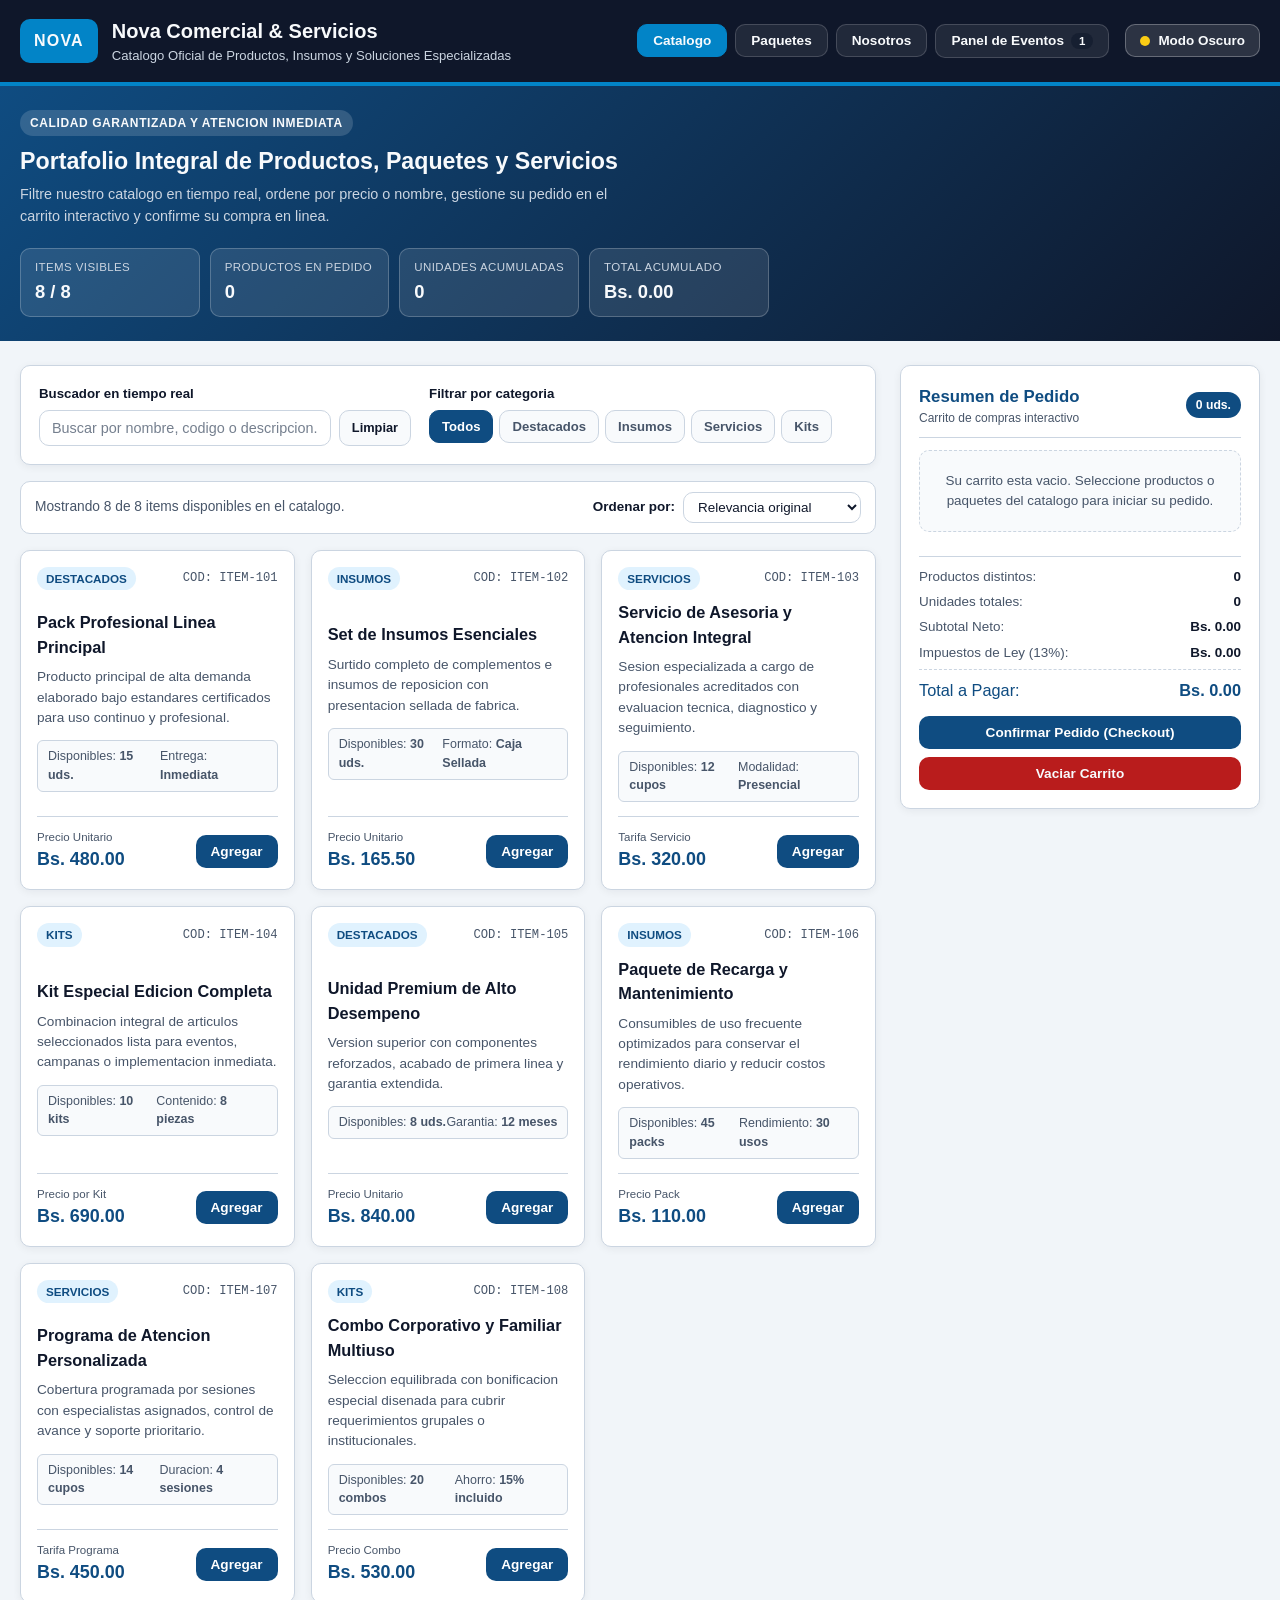
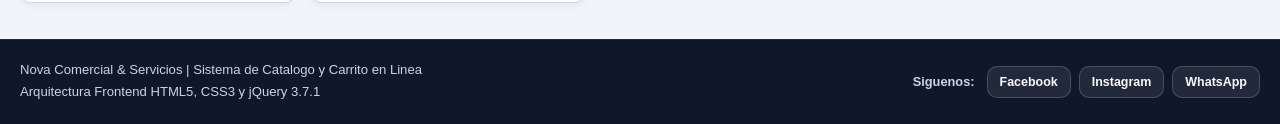
==== commit da84f220: "Add files via upload" ====
--- a/index.html
+++ b/index.html
@@ -543,8 +543,16 @@
 
     <footer class="pie-pagina">
         <div class="contenedor-ancho pie-contenido">
-            <p>Nova Comercial &amp; Servicios | Sistema de Catalogo y Carrito en Linea</p>
-            <p>Arquitectura Frontend HTML5, CSS3 y jQuery 3.7.1</p>
+            <div class="pie-info">
+                <p>Nova Comercial &amp; Servicios | Sistema de Catalogo y Carrito en Linea</p>
+                <p>Arquitectura Frontend HTML5, CSS3 y jQuery 3.7.1</p>
+            </div>
+            <div class="pie-redes">
+                <span class="pie-redes-titulo">Siguenos:</span>
+                <a href="#" class="enlace-red-social" data-log="Footer: Enlace Facebook">Facebook</a>
+                <a href="#" class="enlace-red-social" data-log="Footer: Enlace Instagram">Instagram</a>
+                <a href="https://wa.me/59100000000" class="enlace-red-social enlace-whatsapp" target="_blank" rel="noopener noreferrer" data-log="Footer: Enlace WhatsApp">WhatsApp</a>
+            </div>
         </div>
     </footer>
 
--- a/CSS/styles.css
+++ b/CSS/styles.css
@@ -159,18 +159,24 @@
     color: var(--color-texto-atenuado);
 }
 
+.grupo-navegacion-acciones {
+    display: flex;
+    align-items: center;
+    gap: 16px;
+}
+
+.navegacion-principal {
+    display: flex;
+    flex-wrap: wrap;
+    align-items: center;
+    gap: 8px;
+}
+
 .acciones-barra-superior {
     display: flex;
     flex-wrap: wrap;
     align-items: center;
     gap: 12px;
-}
-
-.navegacion-principal {
-    display: flex;
-    flex-wrap: wrap;
-    align-items: center;
-    gap: 8px;
 }
 
 .btn-menu-vista {
@@ -227,6 +233,48 @@
 .btn-alternar-tema:hover {
     background-color: var(--color-acento);
     border-color: var(--color-acento);
+}
+
+.btn-menu-hamburguesa {
+    display: none;
+    flex-direction: column;
+    justify-content: center;
+    align-items: center;
+    gap: 5px;
+    width: 40px;
+    height: 38px;
+    padding: 8px;
+    background-color: rgba(255, 255, 255, 0.12);
+    border: 1px solid rgba(255, 255, 255, 0.28);
+    border-radius: var(--radio-borde);
+    cursor: pointer;
+    transition: var(--transicion-base);
+}
+
+.btn-menu-hamburguesa:hover {
+    background-color: var(--color-acento);
+    border-color: var(--color-acento);
+}
+
+.linea-hamburguesa {
+    display: block;
+    width: 20px;
+    height: 2px;
+    background-color: var(--color-texto-claro);
+    border-radius: 2px;
+    transition: transform var(--transicion-base), opacity var(--transicion-base);
+}
+
+.btn-menu-hamburguesa.activo .linea-hamburguesa:nth-child(1) {
+    transform: translateY(7px) rotate(45deg);
+}
+
+.btn-menu-hamburguesa.activo .linea-hamburguesa:nth-child(2) {
+    opacity: 0;
+}
+
+.btn-menu-hamburguesa.activo .linea-hamburguesa:nth-child(3) {
+    transform: translateY(-7px) rotate(-45deg);
 }
 
 .indicador-tema-punto {
@@ -1163,16 +1211,103 @@
 .pie-pagina {
     background-color: var(--color-secundario);
     color: var(--color-texto-atenuado);
-    padding: 16px 0;
+    padding: 20px 0;
     font-size: 0.82rem;
     margin-top: auto;
+    border-top: 1px solid rgba(255, 255, 255, 0.08);
 }
 
 .pie-contenido {
     display: flex;
     justify-content: space-between;
+    align-items: center;
     flex-wrap: wrap;
-    gap: 10px;
+    gap: 14px;
+}
+
+.pie-info p {
+    margin-bottom: 2px;
+}
+
+.pie-redes {
+    display: flex;
+    align-items: center;
+    flex-wrap: wrap;
+    gap: 8px;
+}
+
+.pie-redes-titulo {
+    font-size: 0.8rem;
+    color: var(--color-texto-atenuado);
+    font-weight: 600;
+    margin-right: 4px;
+}
+
+.enlace-red-social {
+    color: var(--color-texto-claro);
+    background-color: rgba(255, 255, 255, 0.08);
+    border: 1px solid rgba(255, 255, 255, 0.18);
+    padding: 6px 12px;
+    border-radius: var(--radio-borde);
+    text-decoration: none;
+    font-size: 0.78rem;
+    font-weight: 600;
+    transition: var(--transicion-base);
+    display: inline-flex;
+    align-items: center;
+}
+
+.enlace-red-social:hover {
+    background-color: var(--color-acento);
+    border-color: var(--color-acento);
+    color: #ffffff;
+    transform: translateY(-1px);
+}
+
+.enlace-red-social.enlace-whatsapp:hover {
+    background-color: #0d9488;
+    border-color: #0d9488;
+}
+
+@media (max-width: 1100px) {
+    .grupo-navegacion-acciones {
+        display: contents;
+    }
+
+    .btn-menu-hamburguesa {
+        display: inline-flex;
+    }
+
+    .marca-corporativa {
+        order: 1;
+    }
+
+    .acciones-barra-superior {
+        order: 2;
+    }
+
+    #menu-movil {
+        display: none;
+        width: 100%;
+        order: 3;
+        flex-direction: column;
+        align-items: stretch;
+        gap: 8px;
+        padding-top: 14px;
+        border-top: 1px solid rgba(255, 255, 255, 0.14);
+    }
+
+    .btn-menu-vista {
+        width: 100%;
+        justify-content: space-between;
+        padding: 10px 16px;
+    }
+}
+
+@media (min-width: 1101px) {
+    #menu-movil {
+        display: flex !important;
+    }
 }
 
 @media (max-width: 1024px) {
@@ -1195,6 +1330,18 @@
 }
 
 @media (max-width: 640px) {
+    .barra-superior {
+        gap: 12px;
+    }
+
+    .marca-subtitulo {
+        display: none;
+    }
+
+    .marca-titulo {
+        font-size: 1.05rem;
+    }
+
     .hero-indicadores,
     .grilla-estadisticas-bitacora {
         grid-template-columns: 1fr;
@@ -1205,8 +1352,9 @@
         grid-template-columns: 1fr;
     }
 
-    .barra-superior {
+    .pie-contenido {
         flex-direction: column;
         align-items: flex-start;
-    }
-}
+        gap: 12px;
+    }
+}
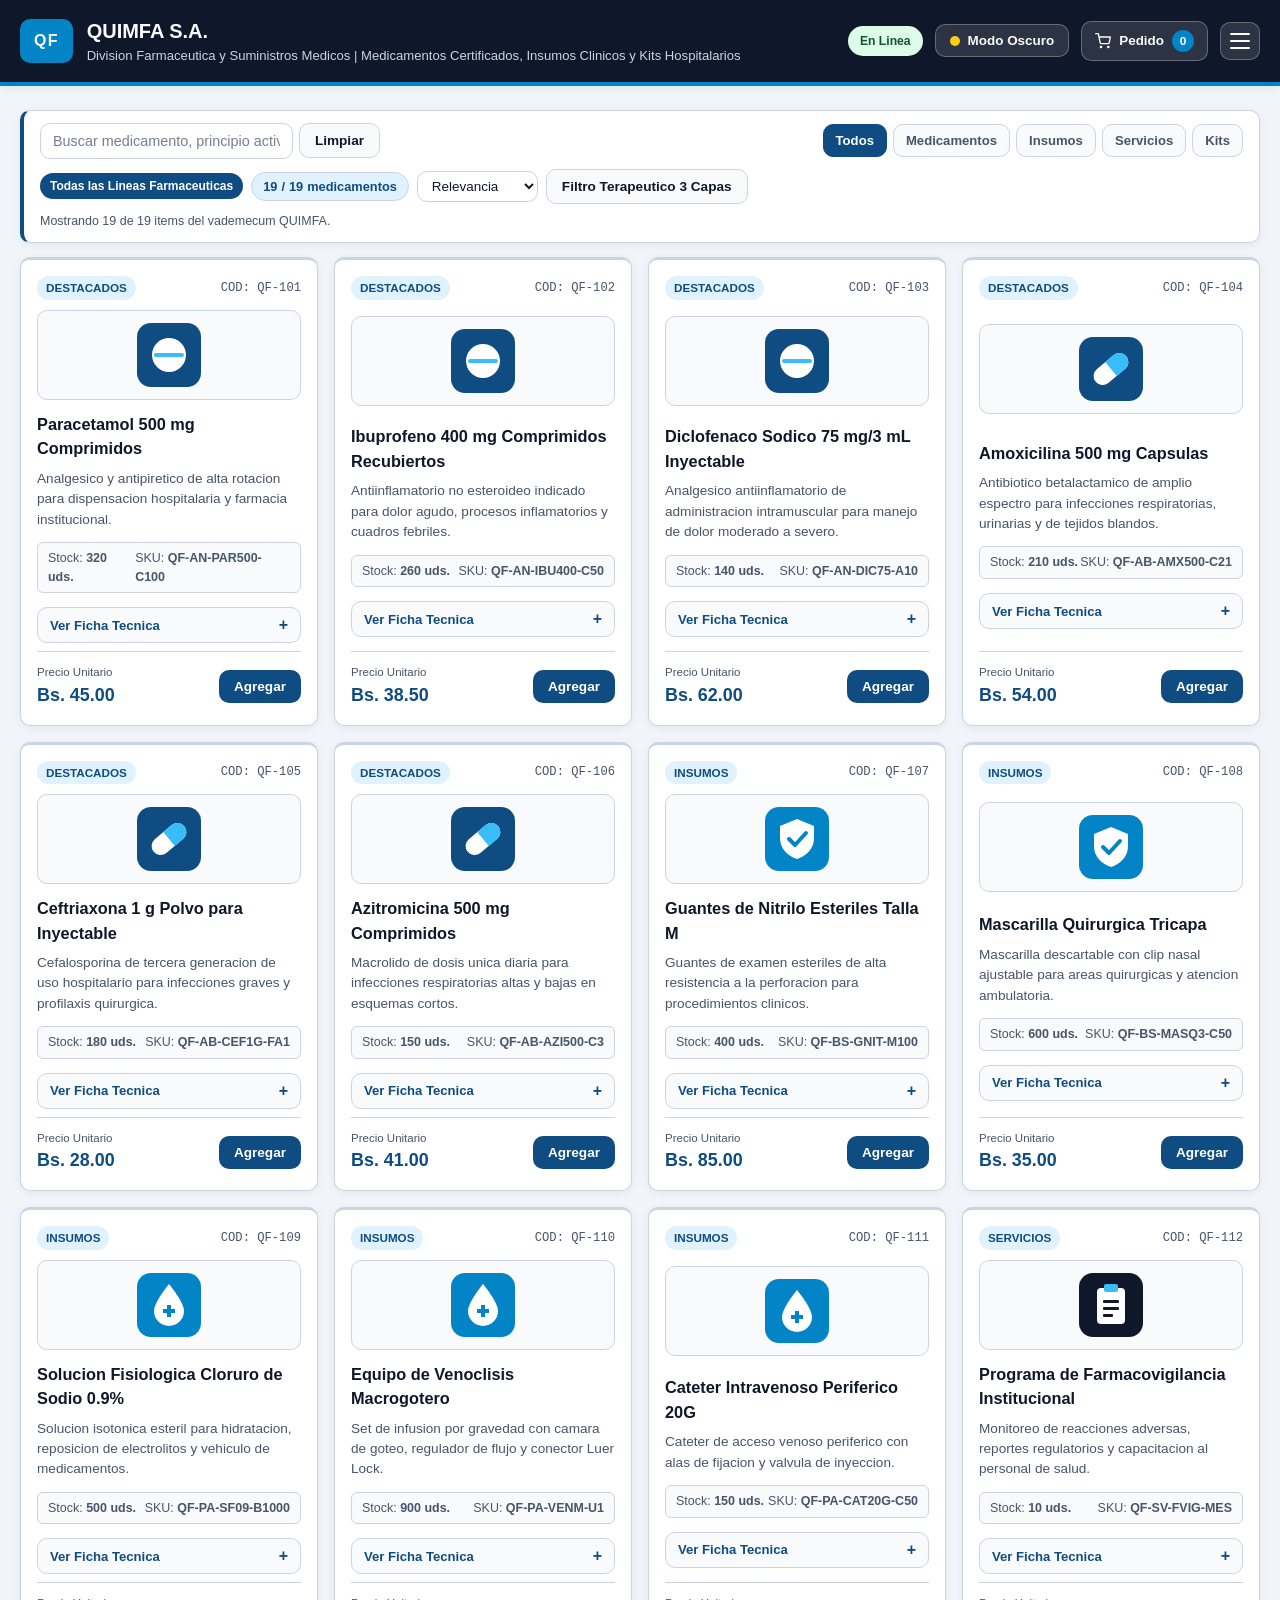
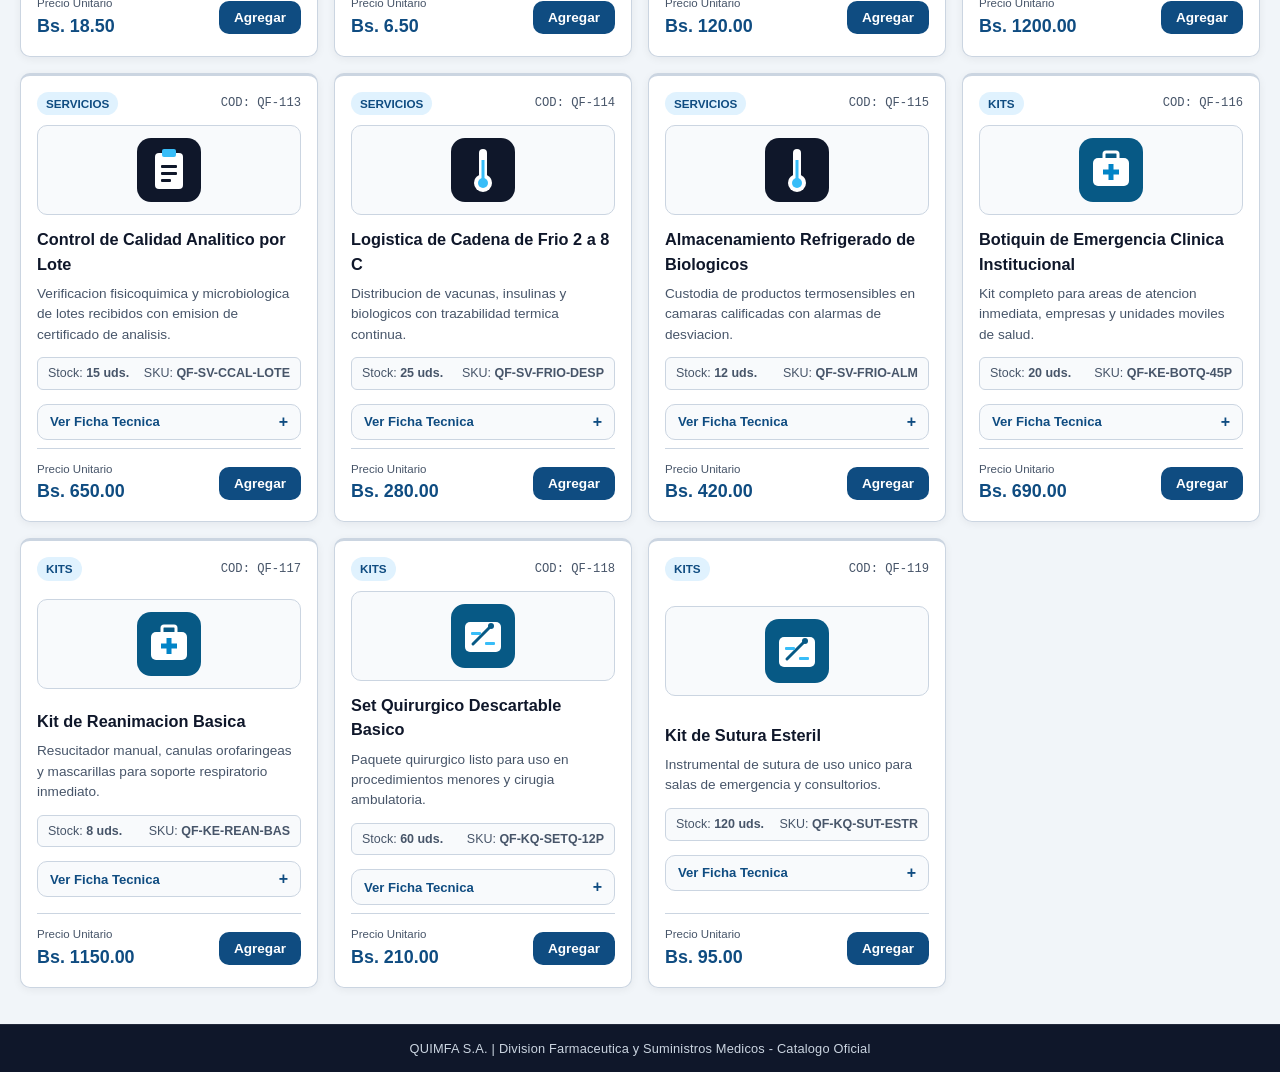
==== commit 088d8419: "Add files via upload" ====
--- a/index.html
+++ b/index.html
@@ -3,7 +3,25 @@
 <head>
     <meta charset="UTF-8">
     <meta name="viewport" content="width=device-width, initial-scale=1.0">
-    <title>Catalogo Comercial y de Servicios | Plataforma en Linea</title>
+    <meta name="description" content="QUIMFA S.A. Division Farmaceutica y Suministros Medicos. Catalogo oficial de medicamentos certificados, insumos clinicos y kits hospitalarios.">
+    <meta name="theme-color" content="#0f4c81">
+    <title>QUIMFA S.A. | Catalogo Farmaceutico y Suministros Medicos</title>
+    <link rel="manifest" href="manifest.json">
+    <script>
+        if ('serviceWorker' in navigator) {
+            window.addEventListener('load', function () {
+                navigator.serviceWorker.register('sw.js', { scope: './' }).catch(function () {});
+            });
+        }
+    </script>
+    <script>
+        (function () {
+            var esDispositivoMovil = window.innerWidth < 768 || /Android|webOS|iPhone|iPad|iPod|BlackBerry|IEMobile|Opera Mini/i.test(navigator.userAgent);
+            if (esDispositivoMovil) {
+                window.location.replace('pwa/index.html');
+            }
+        })();
+    </script>
     <link rel="stylesheet" href="CSS/styles.css">
 </head>
 <body class="modo-claro" id="app-raiz">
@@ -13,28 +31,41 @@
     <header class="encabezado-principal">
         <div class="contenedor-ancho barra-superior">
             <div class="marca-corporativa">
-                <span class="marca-sigla" id="marca-sigla">NOVA</span>
+                <span class="marca-sigla" id="marca-sigla">QF</span>
                 <div class="marca-textos">
-                    <h1 class="marca-titulo" id="marca-titulo">Nova Comercial &amp; Servicios</h1>
-                    <p class="marca-subtitulo" id="marca-subtitulo">Catalogo Oficial de Productos, Insumos y Soluciones Especializadas</p>
+                    <h1 class="marca-titulo" id="marca-titulo">QUIMFA S.A.</h1>
+                    <p class="marca-subtitulo" id="marca-subtitulo">Division Farmaceutica y Suministros Medicos | Medicamentos Certificados, Insumos Clinicos y Kits Hospitalarios</p>
                 </div>
             </div>
 
             <div class="grupo-navegacion-acciones">
                 <nav id="menu-movil" class="navegacion-principal" aria-label="Navegacion Principal">
-                    <button type="button" class="btn-menu-vista activo" data-vista="vista-catalogo" data-log="Navegacion: Pestana Catalogo">Catalogo</button>
+                    <button type="button" class="btn-menu-vista activo" data-vista="vista-catalogo" data-log="Navegacion: Pestana Vademecum">Vademecum</button>
+                    <button type="button" class="btn-menu-vista" data-vista="vista-cotizador" data-log="Navegacion: Pestana Cotizador y Lotes">Cotizador y Lotes</button>
                     <button type="button" class="btn-menu-vista" data-vista="vista-paquetes" data-log="Navegacion: Pestana Paquetes">Paquetes</button>
                     <button type="button" class="btn-menu-vista" data-vista="vista-nosotros" data-log="Navegacion: Pestana Nosotros">Nosotros</button>
-                    <button type="button" class="btn-menu-vista btn-menu-auditoria" data-vista="vista-auditoria" data-log="Navegacion: Pestana Panel de Eventos">
-                        Panel de Eventos
+                    <button type="button" class="btn-menu-vista btn-menu-auditoria" data-vista="vista-auditoria" data-log="Navegacion: Pestana Bitacora">
+                        Bitacora
                         <span class="insignia-menu-log" id="contador-eventos-menu">0</span>
                     </button>
                 </nav>
 
                 <div class="acciones-barra-superior">
+                    <span id="estadoRed" class="indicador-red">En Linea</span>
+
                     <button type="button" id="btn-alternar-tema" class="btn-alternar-tema" data-log="Interfaz: Alternar Modo Oscuro / Modo Claro">
                         <span class="indicador-tema-punto"></span>
                         <span id="texto-boton-tema">Modo Oscuro</span>
+                    </button>
+
+                    <button type="button" id="btn-toggle-carrito" class="btn-toggle-carrito" data-log="Carrito: Alternar Panel de Pedido" aria-expanded="false" aria-controls="panel-carrito-drawer">
+                        <svg width="16" height="16" viewBox="0 0 24 24" fill="none" stroke="currentColor" stroke-width="2" stroke-linecap="round" stroke-linejoin="round" aria-hidden="true">
+                            <circle cx="9" cy="21" r="1"></circle>
+                            <circle cx="20" cy="21" r="1"></circle>
+                            <path d="M1 1h4l2.68 13.39a2 2 0 0 0 2 1.61h9.72a2 2 0 0 0 2-1.61L23 6H6"></path>
+                        </svg>
+                        <span>Pedido</span>
+                        <span class="insignia-contador-header" id="badge-cantidad-carrito">0</span>
                     </button>
 
                     <button type="button" id="btn-menu" class="btn-menu-hamburguesa" data-log="Interfaz: Alternar Menu Hamburguesa" aria-label="Abrir Menu">
@@ -47,71 +78,58 @@
         </div>
     </header>
 
-    <section class="hero-comercial">
-        <div class="contenedor-ancho hero-contenido">
-            <div class="hero-textos">
-                <span class="hero-etiqueta">Calidad Garantizada y Atencion Inmediata</span>
-                <h2 class="hero-titulo">Portafolio Integral de Productos, Paquetes y Servicios</h2>
-                <p class="hero-descripcion">Filtre nuestro catalogo en tiempo real, ordene por precio o nombre, gestione su pedido en el carrito interactivo y confirme su compra en linea.</p>
-            </div>
-            <div class="hero-indicadores">
-                <div class="indicador-item">
-                    <span class="indicador-etiqueta">Items Visibles</span>
-                    <strong class="indicador-valor"><span id="indicador-visibles-catalogo">8</span> / <span id="indicador-total-catalogo">8</span></strong>
-                </div>
-                <div class="indicador-item">
-                    <span class="indicador-etiqueta">Productos en Pedido</span>
-                    <strong class="indicador-valor" id="indicador-productos-carrito">0</strong>
-                </div>
-                <div class="indicador-item">
-                    <span class="indicador-etiqueta">Unidades Acumuladas</span>
-                    <strong class="indicador-valor" id="indicador-unidades-carrito">0</strong>
-                </div>
-                <div class="indicador-item">
-                    <span class="indicador-etiqueta">Total Acumulado</span>
-                    <strong class="indicador-valor" id="indicador-importe-carrito">Bs. 0.00</strong>
-                </div>
-            </div>
-        </div>
-    </section>
-
     <main class="contenedor-ancho layout-principal">
         <div class="columna-contenido">
 
             <section id="vista-catalogo" class="vista-seccion vista-activa">
-                <div class="panel-controles-catalogo">
-                    <div class="buscador-bloque">
-                        <label for="buscador-productos" class="etiqueta-campo">Buscador en tiempo real</label>
-                        <div class="buscador-input-grupo">
-                            <input type="text" id="buscador-productos" class="control-input" placeholder="Buscar por nombre, codigo o descripcion..." autocomplete="off" data-log="Buscador: Tecleo en Campo de Busqueda">
-                            <button type="button" id="btn-limpiar-busqueda" class="btn-secundario btn-pequeno" data-log="Buscador: Limpiar Texto">Limpiar</button>
-                        </div>
-                    </div>
-
-                    <div class="filtros-bloque">
-                        <span class="etiqueta-campo">Filtrar por categoria</span>
+                <div id="banner-linea" class="barra-superior-vademecum seccion-destacada matiz-todos">
+                    <div class="fila-controles-compactos">
+                        <div class="buscador-compacto">
+                            <input type="text" id="buscador-productos" class="control-input control-input-compacto" placeholder="Buscar medicamento, principio activo o codigo..." autocomplete="off" aria-label="Buscador en tiempo real" data-log="Buscador: Tecleo en Campo de Busqueda">
+                            <button type="button" id="btn-limpiar-busqueda" class="btn-secundario btn-compacto" data-log="Buscador: Limpiar Texto">Limpiar</button>
+                        </div>
+
                         <div class="grupo-botones-filtro" id="grupo-filtros-categoria">
-                            <button type="button" class="btn-filtro activo" data-categoria="todos" data-log="Filtro Categoria: Todos">Todos</button>
-                            <button type="button" class="btn-filtro" data-categoria="destacados" data-log="Filtro Categoria: Destacados">Destacados</button>
-                            <button type="button" class="btn-filtro" data-categoria="insumos" data-log="Filtro Categoria: Insumos">Insumos</button>
-                            <button type="button" class="btn-filtro" data-categoria="servicios" data-log="Filtro Categoria: Servicios">Servicios</button>
-                            <button type="button" class="btn-filtro" data-categoria="kits" data-log="Filtro Categoria: Kits">Kits</button>
-                        </div>
-                    </div>
-                </div>
-
-                <div class="barra-estado-catalogo">
-                    <p id="texto-estado-filtro">Mostrando 8 de 8 items disponibles en el catalogo.</p>
-                    <div class="orden-bloque">
-                        <label for="selector-orden" class="etiqueta-inline">Ordenar por:</label>
-                        <select id="selector-orden" class="control-select control-select-pequeno" data-log="Selector de Ordenamiento de Catalogo">
-                            <option value="predeterminado">Relevancia original</option>
-                            <option value="precio-asc">Precio: menor a mayor</option>
-                            <option value="precio-desc">Precio: mayor a menor</option>
-                            <option value="nombre-asc">Nombre: A - Z</option>
-                            <option value="nombre-desc">Nombre: Z - A</option>
-                        </select>
-                    </div>
+                            <button type="button" class="btn-filtro btn-filtro-compacto activo" data-categoria="todos" data-log="Filtro Categoria: Todos">Todos</button>
+                            <button type="button" class="btn-filtro btn-filtro-compacto" data-categoria="destacados" data-log="Filtro Categoria: Medicamentos">Medicamentos</button>
+                            <button type="button" class="btn-filtro btn-filtro-compacto" data-categoria="insumos" data-log="Filtro Categoria: Insumos">Insumos</button>
+                            <button type="button" class="btn-filtro btn-filtro-compacto" data-categoria="servicios" data-log="Filtro Categoria: Servicios">Servicios</button>
+                            <button type="button" class="btn-filtro btn-filtro-compacto" data-categoria="kits" data-log="Filtro Categoria: Kits">Kits</button>
+                        </div>
+
+                        <div class="utilidades-compactas">
+                            <span class="indicador-linea-badge" id="indicador-linea-activa"><strong>Todas las Lineas Farmaceuticas</strong></span>
+                            <span class="insignia-visibles-catalogo">
+                                <strong id="indicador-visibles-catalogo">0</strong> / <strong id="indicador-total-catalogo">0</strong> medicamentos
+                            </span>
+                            <select id="selector-orden" class="control-select control-select-pequeno" aria-label="Ordenar medicamentos" data-log="Selector de Ordenamiento de Catalogo">
+                                <option value="predeterminado">Relevancia</option>
+                                <option value="precio-asc">Menor precio</option>
+                                <option value="precio-desc">Mayor precio</option>
+                                <option value="nombre-asc">A - Z</option>
+                                <option value="nombre-desc">Z - A</option>
+                            </select>
+                            <button type="button" id="btn-toggle-cascada" class="btn-secundario btn-compacto" aria-expanded="false" aria-controls="filtros-cascada" data-log="Filtro 3 Capas: Alternar Panel">Filtro Terapeutico 3 Capas</button>
+                        </div>
+                    </div>
+
+                    <p id="texto-estado-filtro" class="texto-estado-compacto">Cargando catalogo farmaceutico...</p>
+
+                    <section id="filtros-cascada" class="filter-section-compacta" style="display: none;">
+                        <div class="filtros-cascada-grilla">
+                            <select id="capa1" class="control-select control-select-pequeno" data-log="Filtro 3 Capas: Seleccion Capa 1">
+                                <option value="">-- Elija Linea Farmaceutica --</option>
+                                <option value="destacados">Medicamentos Destacados / Alta Rotacion</option>
+                                <option value="insumos">Insumos y Material Clinico</option>
+                                <option value="servicios">Servicios Farmaceuticos y Asesoria</option>
+                                <option value="kits">Kits y Paquetes Hospitalarios</option>
+                            </select>
+                            <select id="capa2" class="control-select control-select-pequeno" disabled data-log="Filtro 3 Capas: Seleccion Capa 2">
+                                <option value="">-- Primero elija linea --</option>
+                            </select>
+                            <div id="resultadoFiltro" class="item-card item-card-compacto">Seleccione linea y subcategoria terapeutica...</div>
+                        </div>
+                    </section>
                 </div>
 
                 <div id="mensaje-sin-resultados" class="alerta-vacia" style="display: none;">
@@ -120,254 +138,242 @@
                     <button type="button" id="btn-restablecer-filtros" class="btn-primario" data-log="Catalogo: Restablecer Filtros">Mostrar Todo el Catalogo</button>
                 </div>
 
-                <div id="contenedor-tarjetas" class="grilla-catalogo">
-
-                    <article class="tarjeta-producto" data-id="ITEM-101" data-nombre="Pack Profesional Linea Principal" data-categoria="destacados" data-precio="480.00" data-stock="15" data-orden="1">
-                        <div class="tarjeta-cabecera">
-                            <span class="insignia-categoria">Destacados</span>
-                            <span class="codigo-sku">COD: ITEM-101</span>
-                        </div>
-                        <div class="tarjeta-cuerpo">
-                            <h3 class="producto-titulo">Pack Profesional Linea Principal</h3>
-                            <p class="producto-descripcion">Producto principal de alta demanda elaborado bajo estandares certificados para uso continuo y profesional.</p>
-                            <div class="producto-meta">
-                                <span>Disponibles: <strong>15 uds.</strong></span>
-                                <span>Entrega: <strong>Inmediata</strong></span>
-                            </div>
-                        </div>
-                        <div class="tarjeta-pie">
-                            <div class="precio-bloque">
-                                <span class="precio-etiqueta">Precio Unitario</span>
-                                <strong class="precio-valor">Bs. 480.00</strong>
-                            </div>
-                            <button type="button" class="btn-primario btn-agregar-carrito" data-id="ITEM-101" data-log="Carrito: Agregar ITEM-101">Agregar</button>
-                        </div>
-                    </article>
-
-                    <article class="tarjeta-producto" data-id="ITEM-102" data-nombre="Set de Insumos Esenciales" data-categoria="insumos" data-precio="165.50" data-stock="30" data-orden="2">
-                        <div class="tarjeta-cabecera">
-                            <span class="insignia-categoria">Insumos</span>
-                            <span class="codigo-sku">COD: ITEM-102</span>
-                        </div>
-                        <div class="tarjeta-cuerpo">
-                            <h3 class="producto-titulo">Set de Insumos Esenciales</h3>
-                            <p class="producto-descripcion">Surtido completo de complementos e insumos de reposicion con presentacion sellada de fabrica.</p>
-                            <div class="producto-meta">
-                                <span>Disponibles: <strong>30 uds.</strong></span>
-                                <span>Formato: <strong>Caja Sellada</strong></span>
-                            </div>
-                        </div>
-                        <div class="tarjeta-pie">
-                            <div class="precio-bloque">
-                                <span class="precio-etiqueta">Precio Unitario</span>
-                                <strong class="precio-valor">Bs. 165.50</strong>
-                            </div>
-                            <button type="button" class="btn-primario btn-agregar-carrito" data-id="ITEM-102" data-log="Carrito: Agregar ITEM-102">Agregar</button>
-                        </div>
-                    </article>
-
-                    <article class="tarjeta-producto" data-id="ITEM-103" data-nombre="Servicio de Asesoria y Atencion Integral" data-categoria="servicios" data-precio="320.00" data-stock="12" data-orden="3">
-                        <div class="tarjeta-cabecera">
-                            <span class="insignia-categoria">Servicios</span>
-                            <span class="codigo-sku">COD: ITEM-103</span>
-                        </div>
-                        <div class="tarjeta-cuerpo">
-                            <h3 class="producto-titulo">Servicio de Asesoria y Atencion Integral</h3>
-                            <p class="producto-descripcion">Sesion especializada a cargo de profesionales acreditados con evaluacion tecnica, diagnostico y seguimiento.</p>
-                            <div class="producto-meta">
-                                <span>Disponibles: <strong>12 cupos</strong></span>
-                                <span>Modalidad: <strong>Presencial</strong></span>
-                            </div>
-                        </div>
-                        <div class="tarjeta-pie">
-                            <div class="precio-bloque">
-                                <span class="precio-etiqueta">Tarifa Servicio</span>
-                                <strong class="precio-valor">Bs. 320.00</strong>
-                            </div>
-                            <button type="button" class="btn-primario btn-agregar-carrito" data-id="ITEM-103" data-log="Carrito: Agregar ITEM-103">Agregar</button>
-                        </div>
-                    </article>
-
-                    <article class="tarjeta-producto" data-id="ITEM-104" data-nombre="Kit Especial Edicion Completa" data-categoria="kits" data-precio="690.00" data-stock="10" data-orden="4">
-                        <div class="tarjeta-cabecera">
-                            <span class="insignia-categoria">Kits</span>
-                            <span class="codigo-sku">COD: ITEM-104</span>
-                        </div>
-                        <div class="tarjeta-cuerpo">
-                            <h3 class="producto-titulo">Kit Especial Edicion Completa</h3>
-                            <p class="producto-descripcion">Combinacion integral de articulos seleccionados lista para eventos, campanas o implementacion inmediata.</p>
-                            <div class="producto-meta">
-                                <span>Disponibles: <strong>10 kits</strong></span>
-                                <span>Contenido: <strong>8 piezas</strong></span>
-                            </div>
-                        </div>
-                        <div class="tarjeta-pie">
-                            <div class="precio-bloque">
-                                <span class="precio-etiqueta">Precio por Kit</span>
-                                <strong class="precio-valor">Bs. 690.00</strong>
-                            </div>
-                            <button type="button" class="btn-primario btn-agregar-carrito" data-id="ITEM-104" data-log="Carrito: Agregar ITEM-104">Agregar</button>
-                        </div>
-                    </article>
-
-                    <article class="tarjeta-producto" data-id="ITEM-105" data-nombre="Unidad Premium de Alto Desempeno" data-categoria="destacados" data-precio="840.00" data-stock="8" data-orden="5">
-                        <div class="tarjeta-cabecera">
-                            <span class="insignia-categoria">Destacados</span>
-                            <span class="codigo-sku">COD: ITEM-105</span>
-                        </div>
-                        <div class="tarjeta-cuerpo">
-                            <h3 class="producto-titulo">Unidad Premium de Alto Desempeno</h3>
-                            <p class="producto-descripcion">Version superior con componentes reforzados, acabado de primera linea y garantia extendida.</p>
-                            <div class="producto-meta">
-                                <span>Disponibles: <strong>8 uds.</strong></span>
-                                <span>Garantia: <strong>12 meses</strong></span>
-                            </div>
-                        </div>
-                        <div class="tarjeta-pie">
-                            <div class="precio-bloque">
-                                <span class="precio-etiqueta">Precio Unitario</span>
-                                <strong class="precio-valor">Bs. 840.00</strong>
-                            </div>
-                            <button type="button" class="btn-primario btn-agregar-carrito" data-id="ITEM-105" data-log="Carrito: Agregar ITEM-105">Agregar</button>
-                        </div>
-                    </article>
-
-                    <article class="tarjeta-producto" data-id="ITEM-106" data-nombre="Paquete de Recarga y Mantenimiento" data-categoria="insumos" data-precio="110.00" data-stock="45" data-orden="6">
-                        <div class="tarjeta-cabecera">
-                            <span class="insignia-categoria">Insumos</span>
-                            <span class="codigo-sku">COD: ITEM-106</span>
-                        </div>
-                        <div class="tarjeta-cuerpo">
-                            <h3 class="producto-titulo">Paquete de Recarga y Mantenimiento</h3>
-                            <p class="producto-descripcion">Consumibles de uso frecuente optimizados para conservar el rendimiento diario y reducir costos operativos.</p>
-                            <div class="producto-meta">
-                                <span>Disponibles: <strong>45 packs</strong></span>
-                                <span>Rendimiento: <strong>30 usos</strong></span>
-                            </div>
-                        </div>
-                        <div class="tarjeta-pie">
-                            <div class="precio-bloque">
-                                <span class="precio-etiqueta">Precio Pack</span>
-                                <strong class="precio-valor">Bs. 110.00</strong>
-                            </div>
-                            <button type="button" class="btn-primario btn-agregar-carrito" data-id="ITEM-106" data-log="Carrito: Agregar ITEM-106">Agregar</button>
-                        </div>
-                    </article>
-
-                    <article class="tarjeta-producto" data-id="ITEM-107" data-nombre="Programa de Atencion Personalizada" data-categoria="servicios" data-precio="450.00" data-stock="14" data-orden="7">
-                        <div class="tarjeta-cabecera">
-                            <span class="insignia-categoria">Servicios</span>
-                            <span class="codigo-sku">COD: ITEM-107</span>
-                        </div>
-                        <div class="tarjeta-cuerpo">
-                            <h3 class="producto-titulo">Programa de Atencion Personalizada</h3>
-                            <p class="producto-descripcion">Cobertura programada por sesiones con especialistas asignados, control de avance y soporte prioritario.</p>
-                            <div class="producto-meta">
-                                <span>Disponibles: <strong>14 cupos</strong></span>
-                                <span>Duracion: <strong>4 sesiones</strong></span>
-                            </div>
-                        </div>
-                        <div class="tarjeta-pie">
-                            <div class="precio-bloque">
-                                <span class="precio-etiqueta">Tarifa Programa</span>
-                                <strong class="precio-valor">Bs. 450.00</strong>
-                            </div>
-                            <button type="button" class="btn-primario btn-agregar-carrito" data-id="ITEM-107" data-log="Carrito: Agregar ITEM-107">Agregar</button>
-                        </div>
-                    </article>
-
-                    <article class="tarjeta-producto" data-id="ITEM-108" data-nombre="Combo Corporativo y Familiar Multiuso" data-categoria="kits" data-precio="530.00" data-stock="20" data-orden="8">
-                        <div class="tarjeta-cabecera">
-                            <span class="insignia-categoria">Kits</span>
-                            <span class="codigo-sku">COD: ITEM-108</span>
-                        </div>
-                        <div class="tarjeta-cuerpo">
-                            <h3 class="producto-titulo">Combo Corporativo y Familiar Multiuso</h3>
-                            <p class="producto-descripcion">Seleccion equilibrada con bonificacion especial disenada para cubrir requerimientos grupales o institucionales.</p>
-                            <div class="producto-meta">
-                                <span>Disponibles: <strong>20 combos</strong></span>
-                                <span>Ahorro: <strong>15% incluido</strong></span>
-                            </div>
-                        </div>
-                        <div class="tarjeta-pie">
-                            <div class="precio-bloque">
-                                <span class="precio-etiqueta">Precio Combo</span>
-                                <strong class="precio-valor">Bs. 530.00</strong>
-                            </div>
-                            <button type="button" class="btn-primario btn-agregar-carrito" data-id="ITEM-108" data-log="Carrito: Agregar ITEM-108">Agregar</button>
-                        </div>
-                    </article>
-
+                <div id="contenedor-tarjetas" class="grilla-catalogo linea-todos">
+                    <div class="estado-carga-catalogo">Cargando medicamentos desde data/medicamentos.json...</div>
+                </div>
+            </section>
+
+            <section id="vista-cotizador" class="vista-seccion oculto">
+                <div class="grilla-cotizador-fusionado">
+                    <div class="panel-bloque">
+                        <span class="insignia-categoria">Cotizacion Mayorista</span>
+                        <h2 class="titulo-seccion">Cotizador Mayorista y Reserva de Lote</h2>
+                        <p class="descripcion-seccion">Calcule reservas de lotes institucionales o registre ordenes rapidas por presentacion farmaceutica.</p>
+
+                        <div class="aviso-tarifa-protegida">
+                            Al confirmar la reserva se activa la tarifa institucional protegida por <strong>00:30</strong> segundos en la ventana de confirmacion.
+                        </div>
+
+                        <div class="calculadora-reserva">
+                            <label for="hrs">Lotes o Asesoria Especial (40 BOB/ud):</label>
+                            <input type="number" id="hrs" class="control-input" value="1" min="1">
+                            <h4>Total: <span id="total">40</span> BOB</h4>
+                            <button type="button" id="btnModal" class="btn-primario" data-log="Cotizador: Confirmar Reserva de Lotes Especiales">Confirmar Reserva</button>
+                        </div>
+
+                        <div class="separador-subpanel">
+                            <h3 class="subtitulo-bloque-cotizador">Orden Directa por Presentacion</h3>
+                            <form id="orderForm" class="formulario-orden" novalidate>
+                                <label for="variantSelect" class="etiqueta-campo">Presentacion Farmaceutica:</label>
+                                <select id="variantSelect" class="control-select">
+                                    <option value="Caja Clinica Basica (1 und)" data-precio="50">Caja Clinica Basica (1 und) - 50 BOB</option>
+                                    <option value="Pack Hospitalario Doble (2 und)" data-precio="80">Pack Hospitalario Doble (2 und) - 80 BOB</option>
+                                    <option value="Lote Institucional Mayorista (10 und)" data-precio="350">Lote Institucional Mayorista (10 und) - 350 BOB</option>
+                                </select>
+                                <div class="cabecera-campo">
+                                    <label for="userTikTok" class="etiqueta-campo">Codigo de Farmacia o Institucion:</label>
+                                    <span id="errUserTikTok" class="estado-validacion-campo"></span>
+                                </div>
+                                <input type="text" id="userTikTok" class="control-input" placeholder="Ej. FARM-SCZ-014">
+                                <button type="submit" class="btn-order btn-primario">Incorporar Orden al Pedido</button>
+                            </form>
+                            <div id="logDia2" class="log-box"><div>[Sistema] Mesa mayorista lista para registrar presentaciones.</div></div>
+                        </div>
+                    </div>
+
+                    <div class="panel-bloque">
+                        <span class="insignia-categoria">Atencion Prioritaria</span>
+                        <h2 class="titulo-seccion">Lotes Prioritarios Flash y Mesa de Regencia Farmaceutica</h2>
+                        <p class="descripcion-seccion">Reserve lotes clinicos con descuento institucional vigente y envie consultas directas al Regente Farmaceutico en turno.</p>
+
+                        <div id="liveContainer" class="stream-box">
+                            <p>DISPONIBLE EN TURNO: Lote Analgesico Clinico con Descuento Institucional</p>
+                            <button type="button" class="btn-oferta" data-prod="Lote Analgesico Clinico 50% OFF" data-precio="225">Reservar Lote Analgesico (Bs. 225)</button>
+                            <button type="button" class="btn-oferta btn-like" data-action="Like">Confirmar Recepcion de Lote</button>
+                        </div>
+                        <label for="chatInput" class="etiqueta-campo">Consulta al Regente Farmaceutico en turno:</label>
+                        <input type="text" id="chatInput" class="control-input" placeholder="Escriba consulta sobre stock, lote o registro sanitario...">
+                        <div id="logOutput" class="log-stream"><div>[Regencia Farmaceutica] Canal abierto para consultas de turno.</div></div>
+                    </div>
                 </div>
             </section>
 
             <section id="vista-paquetes" class="vista-seccion oculto">
                 <div class="panel-bloque">
-                    <h2 class="titulo-seccion">Paquetes Especiales y Planes Comerciales</h2>
-                    <p class="descripcion-seccion">Opciones preconfiguradas con tarifas preferenciales. Al seleccionar cualquier paquete se incorpora inmediatamente a su pedido actual.</p>
+                    <h2 class="titulo-seccion">Kits y Paquetes Hospitalarios</h2>
+                    <p class="descripcion-seccion">Paquetes preconfigurados con tarifa institucional. Al seleccionar un paquete se incorpora inmediatamente a su pedido.</p>
 
                     <div class="grilla-planes">
                         <div class="tarjeta-plan">
-                            <span class="plan-etiqueta">Nivel Inicial</span>
-                            <h3 class="plan-nombre">Paquete Basico</h3>
+                            <span class="plan-etiqueta">Atencion Primaria</span>
+                            <h3 class="plan-nombre">Kit Basico de Botiquin Institucional</h3>
                             <p class="plan-precio">Bs. 290.00</p>
                             <ul class="plan-lista">
-                                <li>Seleccion esencial de productos de linea</li>
-                                <li>Atencion preferencial en sucursal</li>
-                                <li>Entrega coordinada sin costo adicional</li>
+                                <li>Analgesicos y antisepticos de primera respuesta</li>
+                                <li>Material de curacion esteril</li>
+                                <li>Reposicion trimestral programada</li>
                             </ul>
-                            <button type="button" class="btn-primario btn-agregar-plan" data-id="PACK-201" data-nombre="Paquete Basico" data-categoria="servicios" data-precio="290.00" data-log="Paquetes: Incorporar PACK-201">Incorporar al Pedido</button>
+                            <button type="button" class="accordion-btn" data-log="Acordeon: Contenido PACK-201">Ver Contenido del Paquete</button>
+                            <div class="accordion-panel" style="display: none;">Paracetamol 500 mg x 100, gasas esteriles x 50, alcohol al 70% 1 L, vendas elasticas x 6 y guantes de nitrilo x 100.</div>
+                            <button type="button" class="btn-primario btn-agregar-plan" data-id="PACK-201" data-nombre="Kit Basico de Botiquin Institucional" data-categoria="kits" data-precio="290.00" data-log="Paquetes: Incorporar PACK-201">Incorporar al Pedido</button>
                         </div>
 
                         <div class="tarjeta-plan plan-destacado">
                             <span class="plan-etiqueta">Mas Solicitado</span>
-                            <h3 class="plan-nombre">Paquete Integral Plus</h3>
+                            <h3 class="plan-nombre">Paquete Hospitalario Integral</h3>
                             <p class="plan-precio">Bs. 580.00</p>
                             <ul class="plan-lista">
-                                <li>Dotacion completa de productos e insumos</li>
-                                <li>Asesoria tecnica y seguimiento dedicado</li>
-                                <li>Reposicion prioritaria garantizada</li>
+                                <li>Antibioticos y soluciones parenterales</li>
+                                <li>Insumos de bioseguridad para sala</li>
+                                <li>Asesoria farmaceutica dedicada</li>
                             </ul>
-                            <button type="button" class="btn-primario btn-agregar-plan" data-id="PACK-202" data-nombre="Paquete Integral Plus" data-categoria="servicios" data-precio="580.00" data-log="Paquetes: Incorporar PACK-202">Incorporar al Pedido</button>
+                            <button type="button" class="accordion-btn" data-log="Acordeon: Contenido PACK-202">Ver Contenido del Paquete</button>
+                            <div class="accordion-panel" style="display: none;">Ceftriaxona 1 g x 20, solucion fisiologica 1000 mL x 12, equipos de venoclisis x 24, mascarillas tricapa x 50 y visita tecnica mensual.</div>
+                            <button type="button" class="btn-primario btn-agregar-plan" data-id="PACK-202" data-nombre="Paquete Hospitalario Integral" data-categoria="kits" data-precio="580.00" data-log="Paquetes: Incorporar PACK-202">Incorporar al Pedido</button>
                         </div>
 
                         <div class="tarjeta-plan">
-                            <span class="plan-etiqueta">Nivel Avanzado</span>
-                            <h3 class="plan-nombre">Paquete Empresarial VIP</h3>
+                            <span class="plan-etiqueta">Convenio Institucional</span>
+                            <h3 class="plan-nombre">Convenio Clinico Premium</h3>
                             <p class="plan-precio">Bs. 950.00</p>
                             <ul class="plan-lista">
-                                <li>Cobertura integral de catalogo y servicios</li>
-                                <li>Soporte continuo y garantia extendida</li>
-                                <li>Despacho directo a domicilio u oficina</li>
+                                <li>Cobertura integral del vademecum QUIMFA</li>
+                                <li>Farmacovigilancia y control de calidad</li>
+                                <li>Despacho en cadena de frio incluido</li>
                             </ul>
-                            <button type="button" class="btn-primario btn-agregar-plan" data-id="PACK-203" data-nombre="Paquete Empresarial VIP" data-categoria="servicios" data-precio="950.00" data-log="Paquetes: Incorporar PACK-203">Incorporar al Pedido</button>
+                            <button type="button" class="accordion-btn" data-log="Acordeon: Contenido PACK-203">Ver Contenido del Paquete</button>
+                            <div class="accordion-panel" style="display: none;">Precios preferenciales en todo el catalogo, informe mensual de farmacovigilancia, analisis de un lote por mes y dos despachos refrigerados.</div>
+                            <button type="button" class="btn-primario btn-agregar-plan" data-id="PACK-203" data-nombre="Convenio Clinico Premium" data-categoria="kits" data-precio="950.00" data-log="Paquetes: Incorporar PACK-203">Incorporar al Pedido</button>
                         </div>
                     </div>
                 </div>
             </section>
 
             <section id="vista-nosotros" class="vista-seccion oculto">
-                <div class="panel-bloque">
-                    <h2 class="titulo-seccion">Perfil Institucional y Garantias de Servicio</h2>
-                    <p class="descripcion-seccion">Trabajamos con estandares de excelencia para brindar productos confiables, insumos certificados y servicios profesionales adaptados a cada cliente.</p>
+                <div class="panel-bloque panel-corporativo">
+                    <span class="insignia-categoria">Registro Sanitario Vigente y Cadena de Suministro Certificada</span>
+                    <h2 class="titulo-seccion">Nosotros | QUIMFA S.A.</h2>
+                    <p class="descripcion-seccion">Division Farmaceutica y Suministros Medicos orientada al abastecimiento de farmacias, clinicas e instituciones de salud bajo estandares de Buenas Practicas de Manufactura, Almacenamiento y Distribucion.</p>
+
+                    <div class="resumen-mision-nosotros">
+                        <div class="bloque-mision">
+                            <h3>Mision Farmaceutica</h3>
+                            <p>Garantizar medicamentos certificados, insumos clinicos esteriles y kits hospitalarios con trazabilidad completa por lote y respaldo tecnico permanente para el sector salud.</p>
+                        </div>
+                        <div class="bloque-mision">
+                            <h3>Cadena de Suministro Certificada</h3>
+                            <p>Almacenamiento controlado, logistica de cadena de frio validada entre 2 y 8 C y atencion institucional directa en todo el territorio nacional.</p>
+                        </div>
+                    </div>
 
                     <div class="grilla-ficha">
                         <div class="ficha-item">
-                            <h3>1. Calidad Certificada</h3>
-                            <p>Todos nuestros articulos e insumos superan controles de verificacion previos a su despacho para garantizar resultados optimos.</p>
+                            <h3>1. Medicamentos Certificados</h3>
+                            <button type="button" class="accordion-btn" data-log="Acordeon: Institucional Certificacion">Ver Ficha Tecnica del Medicamento</button>
+                            <div class="accordion-panel" style="display: none;">Incluye principio activo certificado, posologia y registro sanitario vigente.</div>
                         </div>
                         <div class="ficha-item">
-                            <h3>2. Logistica y Puntualidad</h3>
-                            <p>Gestionamos entregas programadas y despachos directos manteniendo la trazabilidad e integridad de cada orden.</p>
+                            <h3>2. Insumos Clinicos Esteriles</h3>
+                            <button type="button" class="accordion-btn" data-log="Acordeon: Institucional Insumos">Ver Normas de Calidad</button>
+                            <div class="accordion-panel" style="display: none;">Material de bioseguridad y administracion parenteral bajo normas ISO 13485, EN 455 e ISO 10555 con certificados de esterilidad por lote.</div>
                         </div>
                         <div class="ficha-item">
-                            <h3>3. Asesoria Personalizada</h3>
-                            <p>Contamos con personal capacitado para orientar su eleccion segun los requerimientos especificos de su hogar o empresa.</p>
+                            <h3>3. Cadena de Frio Validada</h3>
+                            <button type="button" class="accordion-btn" data-log="Acordeon: Institucional Cadena de Frio">Ver Protocolo Logistico</button>
+                            <div class="accordion-panel" style="display: none;">Transporte y almacenamiento de 2 a 8 C con data logger, contenedores isotermicos calificados y reporte de excursiones termicas.</div>
                         </div>
                         <div class="ficha-item">
                             <h3>4. Transparencia Comercial</h3>
-                            <p>Liquidacion clara con desglose de subtotales, impuestos de ley (13%) y emision inmediata de confirmacion de pedido.</p>
-                        </div>
+                            <button type="button" class="accordion-btn" data-log="Acordeon: Institucional Facturacion">Ver Condiciones de Facturacion</button>
+                            <div class="accordion-panel" style="display: none;">Liquidacion con desglose de subtotal, impuestos de ley (13%) y emision inmediata de confirmacion de pedido institucional.</div>
+                        </div>
+                    </div>
+                </div>
+
+                <div class="panel-bloque panel-separado">
+                    <h2 class="titulo-seccion">Canales Oficiales y Redes Sociales</h2>
+                    <p class="descripcion-seccion">Comuniquese directamente con nuestra Division Institucional a traves de nuestros canales verificados.</p>
+                    <div class="redes-contacto redes-corporativas-grid">
+                        <a href="https://www.facebook.com/" class="tarjeta-red-social" target="_blank" rel="noopener noreferrer" data-log="Nosotros: Enlace Facebook">
+                            <svg width="20" height="20" viewBox="0 0 24 24" fill="none" stroke="currentColor" stroke-width="2" stroke-linecap="round" stroke-linejoin="round" aria-hidden="true">
+                                <path d="M18 2h-3a5 5 0 0 0-5 5v3H7v4h3v8h4v-8h3l1-4h-4V7a1 1 0 0 1 1-1h3z"></path>
+                            </svg>
+                            <div>
+                                <strong>Facebook</strong>
+                                <span>QUIMFA S.A. Oficial</span>
+                            </div>
+                        </a>
+                        <a href="https://www.instagram.com/" class="tarjeta-red-social" target="_blank" rel="noopener noreferrer" data-log="Nosotros: Enlace Instagram">
+                            <svg width="20" height="20" viewBox="0 0 24 24" fill="none" stroke="currentColor" stroke-width="2" stroke-linecap="round" stroke-linejoin="round" aria-hidden="true">
+                                <rect x="2" y="2" width="20" height="20" rx="5" ry="5"></rect>
+                                <path d="M16 11.37A4 4 0 1 1 12.63 8 4 4 0 0 1 16 11.37z"></path>
+                                <line x1="17.5" y1="6.5" x2="17.51" y2="6.5"></line>
+                            </svg>
+                            <div>
+                                <strong>Instagram</strong>
+                                <span>@quimfa.divisionmedica</span>
+                            </div>
+                        </a>
+                        <a href="https://wa.me/59170000000?text=Hola%20QUIMFA%2C%20solicito%20informacion%20del%20catalogo%20farmaceutico" class="tarjeta-red-social tarjeta-red-mensajeria" target="_blank" rel="noopener noreferrer" data-log="Nosotros: Enlace WhatsApp">
+                            <svg width="20" height="20" viewBox="0 0 24 24" fill="none" stroke="currentColor" stroke-width="2" stroke-linecap="round" stroke-linejoin="round" aria-hidden="true">
+                                <path d="M21 11.5a8.38 8.38 0 0 1-.9 3.8 8.5 8.5 0 0 1-7.6 4.7 8.38 8.38 0 0 1-3.8-.9L3 21l1.9-5.7a8.38 8.38 0 0 1-.9-3.8 8.5 8.5 0 0 1 4.7-7.6 8.38 8.38 0 0 1 3.8-.9h.5a8.48 8.48 0 0 1 8 8v.5z"></path>
+                            </svg>
+                            <div>
+                                <strong>WhatsApp</strong>
+                                <span>Atencion Comercial Directa</span>
+                            </div>
+                        </a>
+                    </div>
+                </div>
+
+                <div class="panel-bloque panel-separado">
+                    <h2 class="titulo-seccion">Solicitud de Contacto Institucional</h2>
+                    <p class="descripcion-seccion">Registre su requerimiento institucional. Si opera sin conexion, las solicitudes se resguardan automaticamente en orden FIFO para su envio al reconectar.</p>
+                    <form id="pwaForm" class="formulario-contacto" novalidate>
+                        <div class="grilla-formulario">
+                            <div class="campo-grupo">
+                                <div class="cabecera-campo">
+                                    <label for="contacto-nombre" class="etiqueta-campo">Institucion o Responsable *</label>
+                                    <span id="errNombre" class="estado-validacion-campo"></span>
+                                </div>
+                                <input type="text" id="contacto-nombre" class="control-input" placeholder="Ej. Clinica San Lucas">
+                            </div>
+                            <div class="campo-grupo">
+                                <div class="cabecera-campo">
+                                    <label for="contacto-correo" class="etiqueta-campo">Correo Electronico *</label>
+                                    <span id="errCorreo" class="estado-validacion-campo"></span>
+                                </div>
+                                <input type="email" id="contacto-correo" class="control-input" placeholder="compras@institucion.com">
+                            </div>
+                        </div>
+                        <div class="campo-grupo campo-completo">
+                            <div class="cabecera-campo">
+                                <label for="contacto-mensaje" class="etiqueta-campo">Requerimiento *</label>
+                                <span id="errMensaje" class="estado-validacion-campo"></span>
+                            </div>
+                            <textarea id="contacto-mensaje" class="control-input control-textarea" rows="3" placeholder="Detalle los medicamentos o insumos requeridos..."></textarea>
+                        </div>
+                        <div id="feedback-contacto" class="feedback-formulario" aria-live="polite"></div>
+                        <div class="acciones-formulario-contacto">
+                            <button type="submit" class="btn-primario" data-log="Contacto: Enviar Solicitud Institucional">Enviar Solicitud</button>
+                            <button type="button" id="btn-simular-offline" class="btn-secundario" data-log="Contacto: Alternar Simulacion Cola FIFO">Simular Envio en Cola FIFO</button>
+                        </div>
+                    </form>
+
+                    <div id="panel-cola-fifo" class="panel-cola-fifo">
+                        <div class="cola-fifo-cabecera">
+                            <div>
+                                <strong>Cola Offline-First (Orden FIFO)</strong>
+                                <span id="estado-modo-cola" class="estado-modo-cola">En linea: despacho directo</span>
+                            </div>
+                            <div class="cola-fifo-acciones">
+                                <span class="insignia-cola-fifo" id="contador-cola-fifo">0 en cola</span>
+                                <button type="button" id="btn-despachar-cola" class="btn-secundario btn-compacto" data-log="Contacto: Despachar Cola FIFO">Despachar Cola</button>
+                            </div>
+                        </div>
+                        <ul id="lista-cola-fifo" class="lista-cola-fifo">
+                            <li class="cola-fifo-vacia">Sin solicitudes pendientes en cola offline.</li>
+                        </ul>
                     </div>
                 </div>
             </section>
@@ -376,9 +382,9 @@
                 <div class="panel-bloque">
                     <div class="cabecera-bitacora-vista">
                         <div>
-                            <span class="insignia-categoria">Auditoria DOM en Tiempo Real</span>
+                            <span class="insignia-categoria">Registro de Operaciones</span>
                             <h2 class="titulo-seccion">Bitacora Global de Eventos del Sistema</h2>
-                            <p class="descripcion-seccion">Captura automatica mediante delegacion de eventos (DOM Event Bubbling) para clics, cambios en selectores y tecleos en buscador, insertados con .prepend().</p>
+                            <p class="descripcion-seccion">Historial cronologico de consultas terapeuticas, selecciones de catalogo y operaciones comerciales del portal.</p>
                         </div>
                         <div class="acciones-bitacora-barra">
                             <button type="button" id="btn-limpiar-bitacora" class="btn-secundario btn-pequeno" data-log="Auditoria: Limpiar Historial de Bitacora">Vaciar Bitacora</button>
@@ -409,69 +415,67 @@
             </section>
 
         </div>
-
-        <aside class="columna-lateral">
-
-            <section class="panel-lateral-card panel-carrito-sticky" aria-labelledby="titulo-carrito">
-                <div class="panel-lateral-cabecera">
-                    <div>
-                        <h2 id="titulo-carrito" class="panel-lateral-titulo">Resumen de Pedido</h2>
-                        <span class="subtitulo-carrito">Carrito de compras interactivo</span>
-                    </div>
-                    <span class="insignia-contador" id="badge-cantidad-carrito">0 uds.</span>
-                </div>
-
-                <div id="carrito-vacio-mensaje" class="carrito-vacio">
-                    <p>Su carrito esta vacio. Seleccione productos o paquetes del catalogo para iniciar su pedido.</p>
-                </div>
-
-                <ul id="lista-items-carrito" class="lista-carrito"></ul>
-
-                <div class="resumen-carrito">
-                    <div class="fila-resumen">
-                        <span>Productos distintos:</span>
-                        <strong id="resumen-cantidad-lineas">0</strong>
-                    </div>
-                    <div class="fila-resumen">
-                        <span>Unidades totales:</span>
-                        <strong id="resumen-cantidad-unidades">0</strong>
-                    </div>
-                    <div class="fila-resumen">
-                        <span>Subtotal Neto:</span>
-                        <strong id="carrito-subtotal">Bs. 0.00</strong>
-                    </div>
-                    <div class="fila-resumen">
-                        <span>Impuestos de Ley (13%):</span>
-                        <strong id="carrito-impuesto">Bs. 0.00</strong>
-                    </div>
-                    <div class="fila-resumen fila-total">
-                        <span>Total a Pagar:</span>
-                        <strong id="carrito-total">Bs. 0.00</strong>
-                    </div>
-                </div>
-
-                <div class="acciones-carrito">
-                    <button type="button" id="btn-abrir-modal-checkout" class="btn-primario btn-bloque" data-log="Checkout: Abrir Modal de Confirmacion">Confirmar Pedido (Checkout)</button>
-                    <button type="button" id="btn-limpiar-carrito" class="btn-peligro btn-bloque" data-log="Carrito: Vaciar Inventario Completo">Vaciar Carrito</button>
-                </div>
-            </section>
-
-        </aside>
     </main>
+
+    <div id="carrito-drawer-overlay" class="carrito-drawer-overlay"></div>
+
+    <aside id="panel-carrito-drawer" class="panel-carrito-drawer" aria-labelledby="titulo-carrito">
+        <div class="panel-lateral-cabecera">
+            <div>
+                <h2 id="titulo-carrito" class="panel-lateral-titulo">Resumen de Pedido</h2>
+                <span class="subtitulo-carrito">Carrito institucional sincronizado</span>
+            </div>
+            <button type="button" id="btn-cerrar-drawer-carrito" class="btn-cerrar-drawer" data-log="Carrito: Cerrar Panel Flotante" aria-label="Cerrar panel de pedido">X</button>
+        </div>
+
+        <div id="carrito-vacio-mensaje" class="carrito-vacio">
+            <p>Su carrito esta vacio. Seleccione medicamentos, insumos o paquetes del catalogo para iniciar su pedido.</p>
+        </div>
+
+        <ul id="lista-items-carrito" class="lista-carrito"></ul>
+
+        <div class="resumen-carrito">
+            <div class="fila-resumen">
+                <span>Productos distintos:</span>
+                <strong id="resumen-cantidad-lineas">0</strong>
+            </div>
+            <div class="fila-resumen">
+                <span>Unidades totales:</span>
+                <strong id="resumen-cantidad-unidades">0</strong>
+            </div>
+            <div class="fila-resumen">
+                <span>Subtotal Neto:</span>
+                <strong id="carrito-subtotal">Bs. 0.00</strong>
+            </div>
+            <div class="fila-resumen">
+                <span>Impuestos de Ley (13%):</span>
+                <strong id="carrito-impuesto">Bs. 0.00</strong>
+            </div>
+            <div class="fila-resumen fila-total">
+                <span>Total a Pagar:</span>
+                <strong id="carrito-total">Bs. 0.00</strong>
+            </div>
+        </div>
+
+        <div class="acciones-carrito">
+            <button type="button" id="btn-abrir-modal-checkout" class="btn-primario btn-bloque" data-log="Checkout: Abrir Modal de Confirmacion">Confirmar Pedido (Checkout)</button>
+            <button type="button" id="btn-limpiar-carrito" class="btn-peligro btn-bloque" data-log="Carrito: Vaciar Inventario Completo">Vaciar Carrito</button>
+        </div>
+    </aside>
 
     <div id="modal-checkout-overlay" class="modal-overlay" role="dialog" aria-modal="true" aria-labelledby="modal-checkout-titulo">
         <div class="modal-contenedor">
             <div class="modal-cabecera">
                 <div>
-                    <h2 id="modal-checkout-titulo" class="modal-titulo">Confirmacion de Orden y Checkout</h2>
-                    <p class="modal-subtitulo">Complete los datos obligatorios antes de que concluya el tiempo de reserva.</p>
-                </div>
-                <button type="button" id="btn-cerrar-modal" class="btn-cerrar-modal" data-log="Checkout: Cerrar Ventana Modal">X</button>
+                    <h2 id="modal-checkout-titulo" class="modal-titulo">Confirmacion de Pedido Farmaceutico</h2>
+                    <p class="modal-subtitulo">Complete los datos institucionales antes de que expire la tarifa protegida.</p>
+                </div>
+                <button type="button" id="btn-cerrar-modal" class="btn-cerrar-modal" data-log="Checkout: Cerrar Ventana Modal" aria-label="Cerrar">X</button>
             </div>
 
             <div class="temporizador-bloque">
                 <div class="temporizador-info">
-                    <span>Tiempo restante de tarifa y reserva:</span>
+                    <span>Tiempo restante de tarifa flash:</span>
                     <strong id="temporizador-texto" class="temporizador-contador">00:30</strong>
                 </div>
                 <div class="barra-progreso-fondo">
@@ -482,44 +486,56 @@
             <form id="formulario-checkout" class="formulario-checkout" novalidate>
                 <div class="grilla-formulario">
                     <div class="campo-grupo">
-                        <label for="input-cliente-nombre" class="etiqueta-campo">Nombre Completo o Razon Social *</label>
-                        <input type="text" id="input-cliente-nombre" class="control-input campo-validable" placeholder="Ej. Carlos Mendoza / Empresa S.R.L.">
-                        <span class="mensaje-error-campo">Ingrese el nombre o razon social.</span>
+                        <div class="cabecera-campo">
+                            <label for="input-cliente-nombre" class="etiqueta-campo">Institucion o Razon Social *</label>
+                            <span class="estado-validacion-campo"></span>
+                        </div>
+                        <input type="text" id="input-cliente-nombre" class="control-input campo-validable" placeholder="Ej. Farmacia Central S.R.L.">
                     </div>
 
                     <div class="campo-grupo">
-                        <label for="input-cliente-documento" class="etiqueta-campo">NIT o Carnet de Identidad *</label>
+                        <div class="cabecera-campo">
+                            <label for="input-cliente-documento" class="etiqueta-campo">NIT o Carnet de Identidad *</label>
+                            <span class="estado-validacion-campo"></span>
+                        </div>
                         <input type="text" id="input-cliente-documento" class="control-input campo-validable" placeholder="Ej. 4829104015">
-                        <span class="mensaje-error-campo">Ingrese un NIT o documento valido.</span>
                     </div>
 
                     <div class="campo-grupo">
-                        <label for="input-cliente-correo" class="etiqueta-campo">Correo Electronico *</label>
-                        <input type="email" id="input-cliente-correo" class="control-input campo-validable" placeholder="cliente@dominio.com">
-                        <span class="mensaje-error-campo">Ingrese un correo con formato valido.</span>
+                        <div class="cabecera-campo">
+                            <label for="input-cliente-correo" class="etiqueta-campo">Correo Electronico *</label>
+                            <span class="estado-validacion-campo"></span>
+                        </div>
+                        <input type="email" id="input-cliente-correo" class="control-input campo-validable" placeholder="compras@institucion.com">
                     </div>
 
                     <div class="campo-grupo">
-                        <label for="input-cliente-telefono" class="etiqueta-campo">Telefono de Contacto *</label>
+                        <div class="cabecera-campo">
+                            <label for="input-cliente-telefono" class="etiqueta-campo">Telefono de Contacto *</label>
+                            <span class="estado-validacion-campo"></span>
+                        </div>
                         <input type="tel" id="input-cliente-telefono" class="control-input campo-validable" placeholder="Ej. 70012345">
-                        <span class="mensaje-error-campo">Ingrese un telefono de contacto.</span>
                     </div>
 
                     <div class="campo-grupo">
-                        <label for="select-metodo-pago" class="etiqueta-campo">Metodo de Pago *</label>
+                        <div class="cabecera-campo">
+                            <label for="select-metodo-pago" class="etiqueta-campo">Metodo de Pago *</label>
+                            <span class="estado-validacion-campo"></span>
+                        </div>
                         <select id="select-metodo-pago" class="control-select campo-validable" data-log="Checkout: Seleccion de Metodo de Pago">
                             <option value="">Seleccione una opcion...</option>
                             <option value="Pago QR Simple">Pago QR Simple</option>
                             <option value="Transferencia Bancaria">Transferencia Bancaria</option>
-                            <option value="Efectivo en Entrega">Efectivo en Entrega</option>
+                            <option value="Credito Institucional 30 dias">Credito Institucional 30 dias</option>
                         </select>
-                        <span class="mensaje-error-campo">Seleccione un metodo de pago.</span>
                     </div>
 
                     <div class="campo-grupo">
-                        <label for="input-cliente-direccion" class="etiqueta-campo">Direccion de Entrega o Sucursal *</label>
+                        <div class="cabecera-campo">
+                            <label for="input-cliente-direccion" class="etiqueta-campo">Direccion de Entrega o Sucursal *</label>
+                            <span class="estado-validacion-campo"></span>
+                        </div>
                         <input type="text" id="input-cliente-direccion" class="control-input campo-validable" placeholder="Av. Principal Nro. 450, Zona Central">
-                        <span class="mensaje-error-campo">Ingrese la direccion de entrega.</span>
                     </div>
                 </div>
 
@@ -543,16 +559,7 @@
 
     <footer class="pie-pagina">
         <div class="contenedor-ancho pie-contenido">
-            <div class="pie-info">
-                <p>Nova Comercial &amp; Servicios | Sistema de Catalogo y Carrito en Linea</p>
-                <p>Arquitectura Frontend HTML5, CSS3 y jQuery 3.7.1</p>
-            </div>
-            <div class="pie-redes">
-                <span class="pie-redes-titulo">Siguenos:</span>
-                <a href="#" class="enlace-red-social" data-log="Footer: Enlace Facebook">Facebook</a>
-                <a href="#" class="enlace-red-social" data-log="Footer: Enlace Instagram">Instagram</a>
-                <a href="https://wa.me/59100000000" class="enlace-red-social enlace-whatsapp" target="_blank" rel="noopener noreferrer" data-log="Footer: Enlace WhatsApp">WhatsApp</a>
-            </div>
+            <p class="pie-linea-unica">QUIMFA S.A. | Division Farmaceutica y Suministros Medicos - Catalogo Oficial</p>
         </div>
     </footer>
 
--- a/CSS/styles.css
+++ b/CSS/styles.css
@@ -99,7 +99,7 @@
     background-color: var(--color-fondo);
     color: var(--color-texto);
     line-height: 1.5;
-    min-height: 100vh;
+    min-height: 100dvh;
     display: flex;
     flex-direction: column;
     transition: background-color var(--transicion-base), color var(--transicion-base);
@@ -121,10 +121,12 @@
     color: var(--color-texto-claro);
     border-bottom: 4px solid var(--color-acento);
     padding: 16px 0;
+    margin-bottom: 24px;
     box-shadow: var(--sombra-suave);
 }
 
 .barra-superior {
+    position: relative;
     display: flex;
     flex-wrap: wrap;
     align-items: center;
@@ -136,6 +138,7 @@
     display: flex;
     align-items: center;
     gap: 14px;
+    order: 1;
 }
 
 .marca-sigla {
@@ -160,58 +163,80 @@
 }
 
 .grupo-navegacion-acciones {
-    display: flex;
-    align-items: center;
-    gap: 16px;
+    display: contents;
 }
 
 .navegacion-principal {
+    display: none;
+    position: absolute;
+    top: calc(100% + 10px);
+    right: 20px;
+    width: 250px;
+    max-width: calc(100vw - 32px);
+    z-index: 950;
+    background-color: var(--color-tarjeta);
+    color: var(--color-texto);
+    border: 1px solid var(--color-borde);
+    border-radius: var(--radio-borde);
+    box-shadow: var(--sombra-elevada);
+    padding: 10px;
+}
+
+.acciones-barra-superior {
     display: flex;
     flex-wrap: wrap;
     align-items: center;
-    gap: 8px;
-}
-
-.acciones-barra-superior {
-    display: flex;
-    flex-wrap: wrap;
-    align-items: center;
     gap: 12px;
+    order: 2;
 }
 
 .btn-menu-vista {
-    background-color: rgba(255, 255, 255, 0.08);
-    color: var(--color-texto-claro);
-    border: 1px solid rgba(255, 255, 255, 0.16);
-    padding: 8px 15px;
+    width: 100%;
+    background-color: var(--color-superficie-alt);
+    color: var(--color-texto);
+    border: 1px solid var(--color-borde);
+    padding: 10px 14px;
+    margin: 0 0 8px 0;
     border-radius: var(--radio-borde);
     font-size: 0.85rem;
     font-weight: 600;
     cursor: pointer;
     transition: var(--transicion-base);
-    display: inline-flex;
-    align-items: center;
+    display: flex;
+    align-items: center;
+    justify-content: space-between;
     gap: 7px;
     font-family: var(--fuente-principal);
 }
 
+.btn-menu-vista:last-child {
+    margin-bottom: 0;
+}
+
 .btn-menu-vista:hover {
-    background-color: rgba(255, 255, 255, 0.18);
+    background-color: var(--color-acento-suave);
+    border-color: var(--color-acento);
+    color: var(--color-primario);
 }
 
 .btn-menu-vista.activo {
-    background-color: var(--color-acento);
-    border-color: var(--color-acento);
-    color: var(--color-texto-claro);
+    background-color: var(--color-primario);
+    border-color: var(--color-primario);
+    color: var(--color-texto-sobre-primario);
 }
 
 .insignia-menu-log {
-    background-color: rgba(15, 23, 42, 0.55);
-    color: var(--color-texto-claro);
+    background-color: var(--color-primario);
+    color: var(--color-texto-sobre-primario);
     font-size: 0.72rem;
     font-weight: 700;
     padding: 2px 8px;
     border-radius: 999px;
+}
+
+.btn-menu-vista.activo .insignia-menu-log {
+    background-color: rgba(255, 255, 255, 0.22);
+    color: var(--color-texto-sobre-primario);
 }
 
 .btn-alternar-tema {
@@ -236,7 +261,7 @@
 }
 
 .btn-menu-hamburguesa {
-    display: none;
+    display: inline-flex;
     flex-direction: column;
     justify-content: center;
     align-items: center;
@@ -289,90 +314,191 @@
     background-color: #38bdf8;
 }
 
-.hero-comercial {
-    background: linear-gradient(135deg, #0f4c81 0%, var(--color-secundario) 100%);
+.btn-toggle-carrito {
+    background-color: rgba(255, 255, 255, 0.12);
     color: var(--color-texto-claro);
-    padding: 24px 0;
-    margin-bottom: 24px;
-}
-
-.hero-contenido {
+    border: 1px solid rgba(255, 255, 255, 0.28);
+    padding: 8px 13px;
+    border-radius: var(--radio-borde);
+    font-size: 0.84rem;
+    font-weight: 700;
+    cursor: pointer;
+    display: inline-flex;
+    align-items: center;
+    gap: 8px;
+    transition: var(--transicion-base);
+    font-family: var(--fuente-principal);
+}
+
+.btn-toggle-carrito:hover,
+.btn-toggle-carrito.activo {
+    background-color: var(--color-acento);
+    border-color: var(--color-acento);
+    color: #ffffff;
+}
+
+.insignia-contador-header {
+    background-color: var(--color-acento);
+    color: #ffffff;
+    font-size: 0.74rem;
+    font-weight: 800;
+    min-width: 22px;
+    height: 22px;
+    padding: 0 7px;
+    border-radius: 999px;
+    display: inline-flex;
+    align-items: center;
+    justify-content: center;
+}
+
+.btn-toggle-carrito:hover .insignia-contador-header,
+.btn-toggle-carrito.activo .insignia-contador-header {
+    background-color: var(--color-secundario);
+}
+
+.barra-superior-vademecum {
+    background-color: var(--color-tarjeta);
+    border: 1px solid var(--color-borde);
+    border-left: 4px solid var(--color-primario);
+    border-radius: var(--radio-borde);
+    padding: 12px 16px;
+    margin-bottom: 14px;
+    box-shadow: var(--sombra-suave);
+    transition: background-color 0.35s ease, border-color 0.35s ease;
+}
+
+.fila-controles-compactos {
     display: flex;
     flex-wrap: wrap;
     align-items: center;
     justify-content: space-between;
-    gap: 20px;
-}
-
-.hero-textos {
-    max-width: 620px;
-}
-
-.hero-etiqueta {
+    gap: 10px;
+}
+
+.buscador-compacto {
+    display: flex;
+    align-items: center;
+    gap: 6px;
+    flex: 1 1 250px;
+    max-width: 340px;
+}
+
+.control-input-compacto {
+    padding: 7px 11px;
+    font-size: 0.84rem;
+}
+
+.btn-compacto {
+    padding: 7px 11px;
+    font-size: 0.78rem;
+    white-space: nowrap;
+}
+
+.btn-compacto.con-filtro-activo {
+    border-color: var(--color-acento);
+    color: var(--color-primario);
+    background-color: var(--color-acento-suave);
+    box-shadow: 0 0 0 2px var(--color-acento-suave);
+}
+
+.btn-compacto.activo {
+    background-color: var(--color-primario);
+    color: var(--color-texto-sobre-primario);
+    border-color: var(--color-primario);
+}
+
+.btn-filtro-compacto {
+    padding: 6px 10px;
+    font-size: 0.78rem;
+}
+
+.utilidades-compactas {
+    display: flex;
+    align-items: center;
+    flex-wrap: wrap;
+    gap: 8px;
+}
+
+.indicador-linea-badge strong {
     display: inline-block;
-    background-color: rgba(255, 255, 255, 0.15);
-    color: var(--color-texto-claro);
+    color: var(--color-texto-sobre-primario);
+    background-color: var(--color-primario);
     font-size: 0.75rem;
-    font-weight: 700;
-    text-transform: uppercase;
-    letter-spacing: 0.6px;
     padding: 4px 10px;
     border-radius: 999px;
-    margin-bottom: 8px;
-}
-
-.hero-titulo {
-    font-family: var(--fuente-titulos);
-    font-size: 1.45rem;
-    font-weight: 800;
-    margin-bottom: 6px;
-}
-
-.hero-descripcion {
-    font-size: 0.9rem;
-    color: var(--color-texto-atenuado);
-}
-
-.hero-indicadores {
+}
+
+.texto-estado-compacto {
+    margin-top: 8px;
+    font-size: 0.78rem;
+    color: var(--color-texto-secundario);
+}
+
+.filter-section-compacta {
+    margin-top: 10px;
+    padding-top: 10px;
+    border-top: 1px dashed var(--color-borde);
+}
+
+.filtros-cascada-grilla {
     display: grid;
-    grid-template-columns: repeat(4, minmax(125px, 1fr));
+    grid-template-columns: 1fr 1fr;
     gap: 10px;
-}
-
-.indicador-item {
-    background-color: rgba(255, 255, 255, 0.1);
-    border: 1px solid rgba(255, 255, 255, 0.22);
-    border-radius: var(--radio-borde);
-    padding: 10px 14px;
-    display: flex;
-    flex-direction: column;
-}
-
-.indicador-etiqueta {
-    font-size: 0.72rem;
-    color: var(--color-texto-atenuado);
-    text-transform: uppercase;
-    letter-spacing: 0.4px;
-}
-
-.indicador-valor {
-    font-size: 1.15rem;
-    color: var(--color-texto-claro);
-    margin-top: 2px;
+    margin-bottom: 10px;
+}
+
+.filter-section-compacta .filtros-cascada-grilla {
+    grid-template-columns: 1fr 1fr 1.2fr;
+    margin-bottom: 0;
+}
+
+.item-card-compacto {
+    padding: 7px 12px;
+    font-size: 0.8rem;
+    display: flex;
+    align-items: center;
+}
+
+.grilla-cotizador-fusionado {
+    display: grid;
+    grid-template-columns: repeat(2, 1fr);
+    gap: 20px;
+    align-items: start;
+}
+
+.aviso-tarifa-protegida {
+    background-color: var(--color-acento-suave);
+    color: var(--color-primario);
+    border: 1px solid var(--color-borde);
+    border-left: 4px solid var(--color-primario);
+    border-radius: var(--radio-borde);
+    padding: 9px 12px;
+    font-size: 0.84rem;
+    margin-bottom: 14px;
+}
+
+.separador-subpanel {
+    margin-top: 18px;
+    padding-top: 16px;
+    border-top: 1px solid var(--color-borde);
+}
+
+.subtitulo-bloque-cotizador {
+    font-size: 1rem;
+    color: var(--color-primario);
+    margin-bottom: 10px;
 }
 
 .layout-principal {
     display: grid;
-    grid-template-columns: 1fr 360px;
+    grid-template-columns: 1fr;
     gap: 24px;
     flex: 1;
     margin-bottom: 36px;
     align-items: start;
 }
 
-.panel-controles-catalogo,
-.panel-bloque,
-.panel-lateral-card {
+.panel-bloque {
     background-color: var(--color-tarjeta);
     border: 1px solid var(--color-borde);
     border-radius: var(--radio-borde);
@@ -381,16 +507,48 @@
     transition: background-color var(--transicion-base), border-color var(--transicion-base);
 }
 
-.panel-carrito-sticky {
-    position: sticky;
-    top: 20px;
-}
-
-.panel-controles-catalogo {
-    display: grid;
-    grid-template-columns: 1fr 1.15fr;
-    gap: 18px;
-    margin-bottom: 16px;
+.carrito-drawer-overlay {
+    display: none;
+    position: fixed;
+    inset: 0;
+    background-color: rgba(2, 6, 23, 0.38);
+    z-index: 890;
+}
+
+.panel-carrito-drawer {
+    display: none;
+    position: fixed;
+    top: 76px;
+    right: 20px;
+    width: 400px;
+    max-width: calc(100vw - 32px);
+    max-height: calc(100dvh - 96px);
+    overflow-y: auto;
+    background-color: var(--color-tarjeta);
+    border: 1px solid var(--color-borde);
+    border-radius: var(--radio-borde);
+    padding: 20px;
+    box-shadow: var(--sombra-elevada);
+    z-index: 900;
+}
+
+.btn-cerrar-drawer {
+    background-color: var(--color-superficie-alt);
+    border: 1px solid var(--color-borde);
+    width: 32px;
+    height: 32px;
+    border-radius: 6px;
+    font-weight: 700;
+    cursor: pointer;
+    color: var(--color-texto);
+    transition: var(--transicion-base);
+    flex-shrink: 0;
+}
+
+.btn-cerrar-drawer:hover {
+    background-color: var(--color-peligro-fondo);
+    border-color: var(--color-peligro-borde);
+    color: var(--color-peligro);
 }
 
 .etiqueta-campo {
@@ -472,19 +630,17 @@
     border-color: var(--color-primario);
 }
 
-.barra-estado-catalogo {
-    display: flex;
-    align-items: center;
-    justify-content: space-between;
-    flex-wrap: wrap;
-    gap: 10px;
-    margin-bottom: 16px;
-    padding: 10px 14px;
-    background-color: var(--color-tarjeta);
-    border: 1px solid var(--color-borde);
-    border-radius: var(--radio-borde);
-    font-size: 0.86rem;
-    color: var(--color-texto-secundario);
+.insignia-visibles-catalogo {
+    display: inline-flex;
+    align-items: center;
+    gap: 4px;
+    background-color: var(--color-acento-suave);
+    color: var(--color-primario);
+    border: 1px solid var(--color-borde);
+    padding: 4px 11px;
+    border-radius: 999px;
+    font-size: 0.8rem;
+    font-weight: 700;
 }
 
 .orden-bloque {
@@ -1020,7 +1176,7 @@
     border: 1px solid var(--color-borde);
     box-shadow: var(--sombra-elevada);
     padding: 22px;
-    max-height: 92vh;
+    max-height: 92dvh;
     overflow-y: auto;
     margin: auto;
 }
@@ -1117,22 +1273,51 @@
     flex-direction: column;
 }
 
+.cabecera-campo {
+    display: flex;
+    justify-content: space-between;
+    align-items: center;
+    gap: 8px;
+    margin-bottom: 6px;
+}
+
+.cabecera-campo .etiqueta-campo {
+    margin-bottom: 0;
+}
+
+.estado-validacion-campo {
+    display: inline-flex;
+    align-items: center;
+    font-size: 0.72rem;
+    font-weight: 700;
+    padding: 2px 8px;
+    border-radius: 999px;
+    line-height: 1.3;
+    transition: var(--transicion-base);
+}
+
+.estado-validacion-campo:empty {
+    display: none;
+}
+
+.estado-validacion-campo.valido {
+    background-color: var(--color-exito-fondo);
+    color: var(--color-exito-texto);
+}
+
+.estado-validacion-campo.aviso {
+    background-color: var(--color-alerta-fondo);
+    color: var(--color-alerta-texto);
+}
+
+.control-input.campo-valido,
+.control-select.campo-valido {
+    border-color: var(--color-exito);
+}
+
 .control-input.campo-invalido,
 .control-select.campo-invalido {
-    border-color: var(--color-peligro);
-    background-color: var(--color-peligro-fondo);
-}
-
-.mensaje-error-campo {
-    display: none;
-    font-size: 0.75rem;
-    color: var(--color-peligro);
-    margin-top: 4px;
-    font-weight: 600;
-}
-
-.campo-grupo.con-error .mensaje-error-campo {
-    display: block;
+    border-color: var(--color-alerta);
 }
 
 .resumen-modal-checkout {
@@ -1161,9 +1346,11 @@
 
 .contenedor-toasts {
     position: fixed;
-    top: 20px;
-    right: 20px;
-    z-index: 2000;
+    top: auto;
+    bottom: 24px;
+    right: 24px;
+    z-index: 1500;
+    pointer-events: none;
     display: flex;
     flex-direction: column;
     gap: 10px;
@@ -1172,6 +1359,7 @@
 }
 
 .alerta-toast {
+    pointer-events: auto;
     display: none;
     padding: 12px 16px;
     border-radius: var(--radio-borde);
@@ -1211,122 +1399,593 @@
 .pie-pagina {
     background-color: var(--color-secundario);
     color: var(--color-texto-atenuado);
-    padding: 20px 0;
-    font-size: 0.82rem;
+    padding: 14px 0;
+    font-size: 0.8rem;
     margin-top: auto;
     border-top: 1px solid rgba(255, 255, 255, 0.08);
 }
 
 .pie-contenido {
     display: flex;
+    justify-content: center;
+    align-items: center;
+    text-align: center;
+}
+
+.pie-linea-unica {
+    margin: 0;
+    letter-spacing: 0.2px;
+}
+
+.resumen-mision-nosotros {
+    display: grid;
+    grid-template-columns: repeat(2, 1fr);
+    gap: 16px;
+    margin-bottom: 18px;
+}
+
+.bloque-mision {
+    background-color: var(--color-superficie-alt);
+    border: 1px solid var(--color-borde);
+    border-top: 3px solid var(--color-primario);
+    border-radius: var(--radio-borde);
+    padding: 14px 16px;
+}
+
+.bloque-mision h3 {
+    font-size: 0.96rem;
+    color: var(--color-primario);
+    margin-bottom: 6px;
+}
+
+.bloque-mision p {
+    font-size: 0.85rem;
+    color: var(--color-texto-secundario);
+}
+
+.redes-corporativas-grid {
+    display: grid;
+    grid-template-columns: repeat(3, 1fr);
+    gap: 14px;
+}
+
+.tarjeta-red-social {
+    display: flex;
+    align-items: center;
+    gap: 12px;
+    padding: 14px 16px;
+    background-color: var(--color-superficie-alt);
+    border: 1px solid var(--color-borde);
+    border-radius: var(--radio-borde);
+    color: var(--color-texto);
+    text-decoration: none;
+    transition: var(--transicion-base);
+}
+
+.tarjeta-red-social svg {
+    color: var(--color-primario);
+    flex-shrink: 0;
+}
+
+.tarjeta-red-social strong {
+    display: block;
+    font-size: 0.92rem;
+    color: var(--color-primario);
+}
+
+.tarjeta-red-social span {
+    display: block;
+    font-size: 0.78rem;
+    color: var(--color-texto-secundario);
+}
+
+.tarjeta-red-social:hover {
+    border-color: var(--color-acento);
+    background-color: var(--color-acento-suave);
+    transform: translateY(-2px);
+}
+
+.tarjeta-red-social.tarjeta-red-mensajeria:hover {
+    border-color: #0d9488;
+}
+
+.acciones-formulario-contacto {
+    display: flex;
+    flex-wrap: wrap;
+    gap: 10px;
+    align-items: center;
+    margin-bottom: 16px;
+}
+
+.btn-secundario.activo-simulacion {
+    background-color: var(--color-alerta-fondo);
+    color: var(--color-alerta-texto);
+    border-color: var(--color-alerta);
+}
+
+.panel-cola-fifo {
+    background-color: var(--color-superficie-alt);
+    border: 1px solid var(--color-borde);
+    border-left: 4px solid var(--color-acento);
+    border-radius: var(--radio-borde);
+    padding: 14px 16px;
+}
+
+.cola-fifo-cabecera {
+    display: flex;
     justify-content: space-between;
     align-items: center;
     flex-wrap: wrap;
-    gap: 14px;
-}
-
-.pie-info p {
-    margin-bottom: 2px;
-}
-
-.pie-redes {
-    display: flex;
-    align-items: center;
-    flex-wrap: wrap;
+    gap: 10px;
+    margin-bottom: 10px;
+}
+
+.cola-fifo-cabecera strong {
+    display: block;
+    font-size: 0.9rem;
+    color: var(--color-primario);
+}
+
+.estado-modo-cola {
+    font-size: 0.76rem;
+    color: var(--color-texto-secundario);
+}
+
+.cola-fifo-acciones {
+    display: flex;
+    align-items: center;
     gap: 8px;
 }
 
-.pie-redes-titulo {
-    font-size: 0.8rem;
-    color: var(--color-texto-atenuado);
-    font-weight: 600;
-    margin-right: 4px;
-}
-
-.enlace-red-social {
-    color: var(--color-texto-claro);
-    background-color: rgba(255, 255, 255, 0.08);
-    border: 1px solid rgba(255, 255, 255, 0.18);
-    padding: 6px 12px;
-    border-radius: var(--radio-borde);
-    text-decoration: none;
+.insignia-cola-fifo {
+    background-color: var(--color-acento-suave);
+    color: var(--color-primario);
+    font-size: 0.75rem;
+    font-weight: 700;
+    padding: 3px 10px;
+    border-radius: 999px;
+}
+
+.lista-cola-fifo {
+    list-style: none;
+    display: flex;
+    flex-direction: column;
+    gap: 8px;
+}
+
+.cola-fifo-vacia {
+    font-size: 0.82rem;
+    color: var(--color-texto-secundario);
+}
+
+.item-cola-fifo {
+    display: flex;
+    justify-content: space-between;
+    align-items: flex-start;
+    gap: 12px;
+    padding: 9px 12px;
+    background-color: var(--color-tarjeta);
+    border: 1px solid var(--color-borde);
+    border-radius: 6px;
+    font-size: 0.82rem;
+}
+
+.posicion-cola-fifo {
+    font-family: var(--fuente-mono);
+    font-weight: 800;
+    color: var(--color-primario);
+    background-color: var(--color-acento-suave);
+    padding: 2px 8px;
+    border-radius: 6px;
+    flex-shrink: 0;
+}
+
+.detalle-cola-fifo {
+    flex: 1;
+}
+
+.detalle-cola-fifo strong {
+    color: var(--color-texto);
+}
+
+.detalle-cola-fifo p {
     font-size: 0.78rem;
-    font-weight: 600;
-    transition: var(--transicion-base);
-    display: inline-flex;
-    align-items: center;
-}
-
-.enlace-red-social:hover {
-    background-color: var(--color-acento);
-    border-color: var(--color-acento);
-    color: #ffffff;
-    transform: translateY(-1px);
-}
-
-.enlace-red-social.enlace-whatsapp:hover {
-    background-color: #0d9488;
-    border-color: #0d9488;
-}
-
-@media (max-width: 1100px) {
-    .grupo-navegacion-acciones {
-        display: contents;
-    }
-
-    .btn-menu-hamburguesa {
-        display: inline-flex;
-    }
-
-    .marca-corporativa {
-        order: 1;
-    }
-
-    .acciones-barra-superior {
-        order: 2;
-    }
-
-    #menu-movil {
-        display: none;
-        width: 100%;
-        order: 3;
-        flex-direction: column;
-        align-items: stretch;
-        gap: 8px;
-        padding-top: 14px;
-        border-top: 1px solid rgba(255, 255, 255, 0.14);
-    }
-
-    .btn-menu-vista {
-        width: 100%;
-        justify-content: space-between;
-        padding: 10px 16px;
-    }
-}
-
-@media (min-width: 1101px) {
-    #menu-movil {
-        display: flex !important;
-    }
-}
-
-@media (max-width: 1024px) {
-    .layout-principal {
+    color: var(--color-texto-secundario);
+    margin-top: 2px;
+}
+
+.hora-cola-fifo {
+    font-family: var(--fuente-mono);
+    font-size: 0.74rem;
+    color: var(--color-texto-secundario);
+    white-space: nowrap;
+}
+
+@media (max-width: 768px) {
+    .resumen-mision-nosotros,
+    .redes-corporativas-grid {
         grid-template-columns: 1fr;
     }
-
-    .panel-carrito-sticky {
-        position: static;
-    }
-
-    .panel-controles-catalogo {
+}
+
+@media (max-width: 1024px) {
+    .grilla-cotizador-fusionado,
+    .filter-section-compacta .filtros-cascada-grilla {
         grid-template-columns: 1fr;
     }
 
-    .hero-indicadores,
     .grilla-estadisticas-bitacora {
         grid-template-columns: repeat(2, 1fr);
     }
+}
+
+.indicador-red {
+    display: inline-flex;
+    align-items: center;
+    padding: 6px 12px;
+    border-radius: 999px;
+    font-size: 0.76rem;
+    font-weight: 700;
+    background: #dcfce7;
+    color: #14532d;
+    white-space: nowrap;
+}
+
+.barra-superior-vademecum.seccion-destacada {
+    transition: background-color 0.35s ease, border-color 0.35s ease;
+}
+
+.barra-superior-vademecum.matiz-todos {
+    background-color: var(--color-tarjeta);
+    border-left-color: #0f4c81;
+}
+
+.barra-superior-vademecum.matiz-destacados {
+    background-color: var(--color-acento-suave);
+    border-left-color: #1e3a8a;
+}
+
+.barra-superior-vademecum.matiz-insumos {
+    background-color: var(--color-acento-suave);
+    border-left-color: #0284c7;
+}
+
+.barra-superior-vademecum.matiz-servicios {
+    background-color: var(--color-superficie-alt);
+    border-left-color: #0ea5e9;
+}
+
+.barra-superior-vademecum.matiz-kits {
+    background-color: var(--color-acento-suave);
+    border-left-color: #075985;
+}
+
+.indicador-linea {
+    margin: 0;
+    font-size: 0.84rem;
+    color: var(--color-texto-secundario);
+}
+
+.indicador-linea strong {
+    color: var(--color-texto-sobre-primario);
+    background-color: var(--color-primario);
+    padding: 3px 11px;
+    border-radius: 999px;
+    margin-left: 4px;
+}
+
+.filter-section {
+    background-color: var(--color-tarjeta);
+    border: 1px solid var(--color-borde);
+    border-left: 4px solid var(--color-acento);
+    border-radius: var(--radio-borde);
+    padding: 16px 18px;
+    margin-bottom: 16px;
+    box-shadow: var(--sombra-suave);
+}
+
+.filter-section h3 {
+    font-size: 0.98rem;
+    color: var(--color-primario);
+    margin-bottom: 10px;
+}
+
+.control-select:disabled {
+    opacity: 0.55;
+    cursor: not-allowed;
+}
+
+.item-card {
+    background-color: var(--color-acento-suave);
+    color: var(--color-primario);
+    border-radius: var(--radio-borde);
+    padding: 10px 14px;
+    font-size: 0.86rem;
+    font-weight: 600;
+}
+
+.conteo-filtro {
+    display: inline-block;
+    margin-left: 6px;
+    background-color: var(--color-primario);
+    color: var(--color-texto-sobre-primario);
+    font-size: 0.74rem;
+    padding: 2px 9px;
+    border-radius: 999px;
+}
+
+.estado-carga-catalogo {
+    grid-column: 1 / -1;
+    text-align: center;
+    padding: 36px 20px;
+    border: 1px dashed var(--color-borde);
+    border-radius: var(--radio-borde);
+    background-color: var(--color-tarjeta);
+    color: var(--color-texto-secundario);
+    font-size: 0.9rem;
+}
+
+.estado-carga-catalogo.estado-error {
+    border-color: var(--color-peligro-borde);
+    background-color: var(--color-peligro-fondo);
+    color: var(--color-peligro-texto);
+}
+
+.grilla-catalogo .tarjeta-producto {
+    border-top: 3px solid var(--color-borde);
+}
+
+.grilla-catalogo.linea-destacados .tarjeta-producto {
+    border-top-color: #0f4c81;
+}
+
+.grilla-catalogo.linea-insumos .tarjeta-producto {
+    border-top-color: #0284c7;
+}
+
+.grilla-catalogo.linea-servicios .tarjeta-producto {
+    border-top-color: #38bdf8;
+}
+
+.grilla-catalogo.linea-kits .tarjeta-producto {
+    border-top-color: #075985;
+}
+
+body.modo-oscuro .grilla-catalogo.linea-destacados .tarjeta-producto,
+body.modo-oscuro .grilla-catalogo.linea-kits .tarjeta-producto {
+    border-top-color: #38bdf8;
+}
+
+.tarjeta-imagen-bloque {
+    display: flex;
+    justify-content: center;
+    align-items: center;
+    background-color: var(--color-superficie-alt);
+    border: 1px solid var(--color-borde);
+    border-radius: var(--radio-borde);
+    padding: 12px;
+    margin-bottom: 12px;
+}
+
+.tarjeta-imagen-bloque img {
+    display: block;
+    width: 64px;
+    height: 64px;
+}
+
+.accordion-btn {
+    width: 100%;
+    display: flex;
+    justify-content: space-between;
+    align-items: center;
+    background-color: var(--color-superficie-alt);
+    color: var(--color-primario);
+    border: 1px solid var(--color-borde);
+    border-radius: var(--radio-borde);
+    padding: 8px 12px;
+    font-family: var(--fuente-principal);
+    font-size: 0.82rem;
+    font-weight: 700;
+    cursor: pointer;
+    text-align: left;
+    margin-bottom: 8px;
+    transition: var(--transicion-base);
+}
+
+.accordion-btn::after {
+    content: "+";
+    font-size: 1rem;
+    font-weight: 800;
+    margin-left: 10px;
+}
+
+.accordion-btn.abierto::after {
+    content: "-";
+}
+
+.accordion-btn:hover,
+.accordion-btn.abierto {
+    border-color: var(--color-acento);
+    background-color: var(--color-acento-suave);
+}
+
+.accordion-panel {
+    font-size: 0.82rem;
+    color: var(--color-texto-secundario);
+    background-color: var(--color-superficie-alt);
+    border: 1px solid var(--color-borde);
+    border-left: 3px solid var(--color-acento);
+    border-radius: var(--radio-borde);
+    padding: 10px 12px;
+    margin-bottom: 12px;
+}
+
+.accordion-panel p {
+    margin-bottom: 4px;
+}
+
+.accordion-panel strong {
+    color: var(--color-texto);
+}
+
+.tarjeta-plan .accordion-btn {
+    margin-top: 4px;
+}
+
+.panel-separado {
+    margin-top: 16px;
+}
+
+.calculadora-reserva {
+    display: grid;
+    grid-template-columns: 1fr 180px;
+    align-items: center;
+    gap: 12px 16px;
+    background-color: var(--color-superficie-alt);
+    border: 1px solid var(--color-borde);
+    border-radius: var(--radio-borde);
+    padding: 16px;
+}
+
+.calculadora-reserva label {
+    font-weight: 700;
+    font-size: 0.9rem;
+}
+
+.calculadora-reserva h4 {
+    font-size: 1.15rem;
+    color: var(--color-primario);
+}
+
+.calculadora-reserva #total {
+    font-family: var(--fuente-mono);
+    font-size: 1.4rem;
+}
+
+.formulario-orden {
+    display: grid;
+    gap: 8px;
+    margin-bottom: 14px;
+}
+
+.formulario-orden .btn-order {
+    margin-top: 6px;
+    justify-self: start;
+}
+
+.log-box,
+.log-stream {
+    background-color: var(--color-consola-fondo);
+    border: 1px solid var(--color-consola-borde);
+    border-radius: var(--radio-borde);
+    padding: 12px;
+    max-height: 220px;
+    overflow-y: auto;
+    font-family: var(--fuente-mono);
+    font-size: 0.78rem;
+    color: var(--color-consola-hora);
+}
+
+.log-box div,
+.log-stream div {
+    padding: 4px 0;
+    border-bottom: 1px solid rgba(255, 255, 255, 0.06);
+    color: var(--color-texto-claro);
+}
+
+.log-box div:first-child,
+.log-stream div:first-child {
+    color: var(--color-consola-hora);
+}
+
+.stream-box {
+    background: linear-gradient(135deg, #0f172a 0%, #0f4c81 100%);
+    color: #ffffff;
+    border-radius: var(--radio-borde);
+    padding: 16px;
+    display: flex;
+    flex-wrap: wrap;
+    align-items: center;
+    gap: 10px;
+    margin-bottom: 12px;
+}
+
+.stream-box p {
+    flex-basis: 100%;
+    font-weight: 700;
+    font-size: 0.9rem;
+    letter-spacing: 0.3px;
+}
+
+.btn-oferta {
+    background-color: #38bdf8;
+    color: #0f172a;
+    border: none;
+    border-radius: var(--radio-borde);
+    padding: 9px 15px;
+    font-family: var(--fuente-principal);
+    font-weight: 800;
+    font-size: 0.84rem;
+    cursor: pointer;
+    transition: var(--transicion-base);
+}
+
+.btn-oferta:hover {
+    background-color: #ffffff;
+}
+
+.btn-oferta.btn-like {
+    background-color: transparent;
+    color: #ffffff;
+    border: 1px solid rgba(255, 255, 255, 0.5);
+}
+
+.btn-oferta.btn-like:hover {
+    background-color: rgba(255, 255, 255, 0.16);
+}
+
+#chatInput {
+    margin-bottom: 12px;
+}
+
+.panel-corporativo .ficha-item h3 {
+    margin-bottom: 10px;
+}
+
+.formulario-contacto .campo-completo {
+    margin-bottom: 14px;
+}
+
+.control-textarea {
+    resize: vertical;
+    min-height: 84px;
+}
+
+.feedback-formulario {
+    display: none;
+    border-radius: var(--radio-borde);
+    padding: 10px 14px;
+    font-size: 0.85rem;
+    font-weight: 600;
+    margin-bottom: 14px;
+}
+
+.feedback-formulario ul {
+    padding-left: 18px;
+}
+
+.feedback-formulario.feedback-error {
+    display: block;
+    background-color: var(--color-peligro-fondo);
+    color: var(--color-peligro-texto);
+    border: 1px solid var(--color-peligro-borde);
+}
+
+.feedback-formulario.feedback-exito {
+    display: block;
+    background-color: var(--color-exito-fondo);
+    color: var(--color-exito-texto);
+    border: 1px solid var(--color-exito);
 }
 
 @media (max-width: 640px) {
@@ -1342,7 +2001,6 @@
         font-size: 1.05rem;
     }
 
-    .hero-indicadores,
     .grilla-estadisticas-bitacora {
         grid-template-columns: 1fr;
         width: 100%;
@@ -1352,9 +2010,18 @@
         grid-template-columns: 1fr;
     }
 
-    .pie-contenido {
-        flex-direction: column;
-        align-items: flex-start;
-        gap: 12px;
+    .panel-carrito-drawer {
+        top: 68px;
+        right: 12px;
+        width: calc(100vw - 24px);
     }
-}
+
+    .filtros-cascada-grilla,
+    .calculadora-reserva {
+        grid-template-columns: 1fr;
+    }
+
+    .indicador-red {
+        display: none;
+    }
+}
